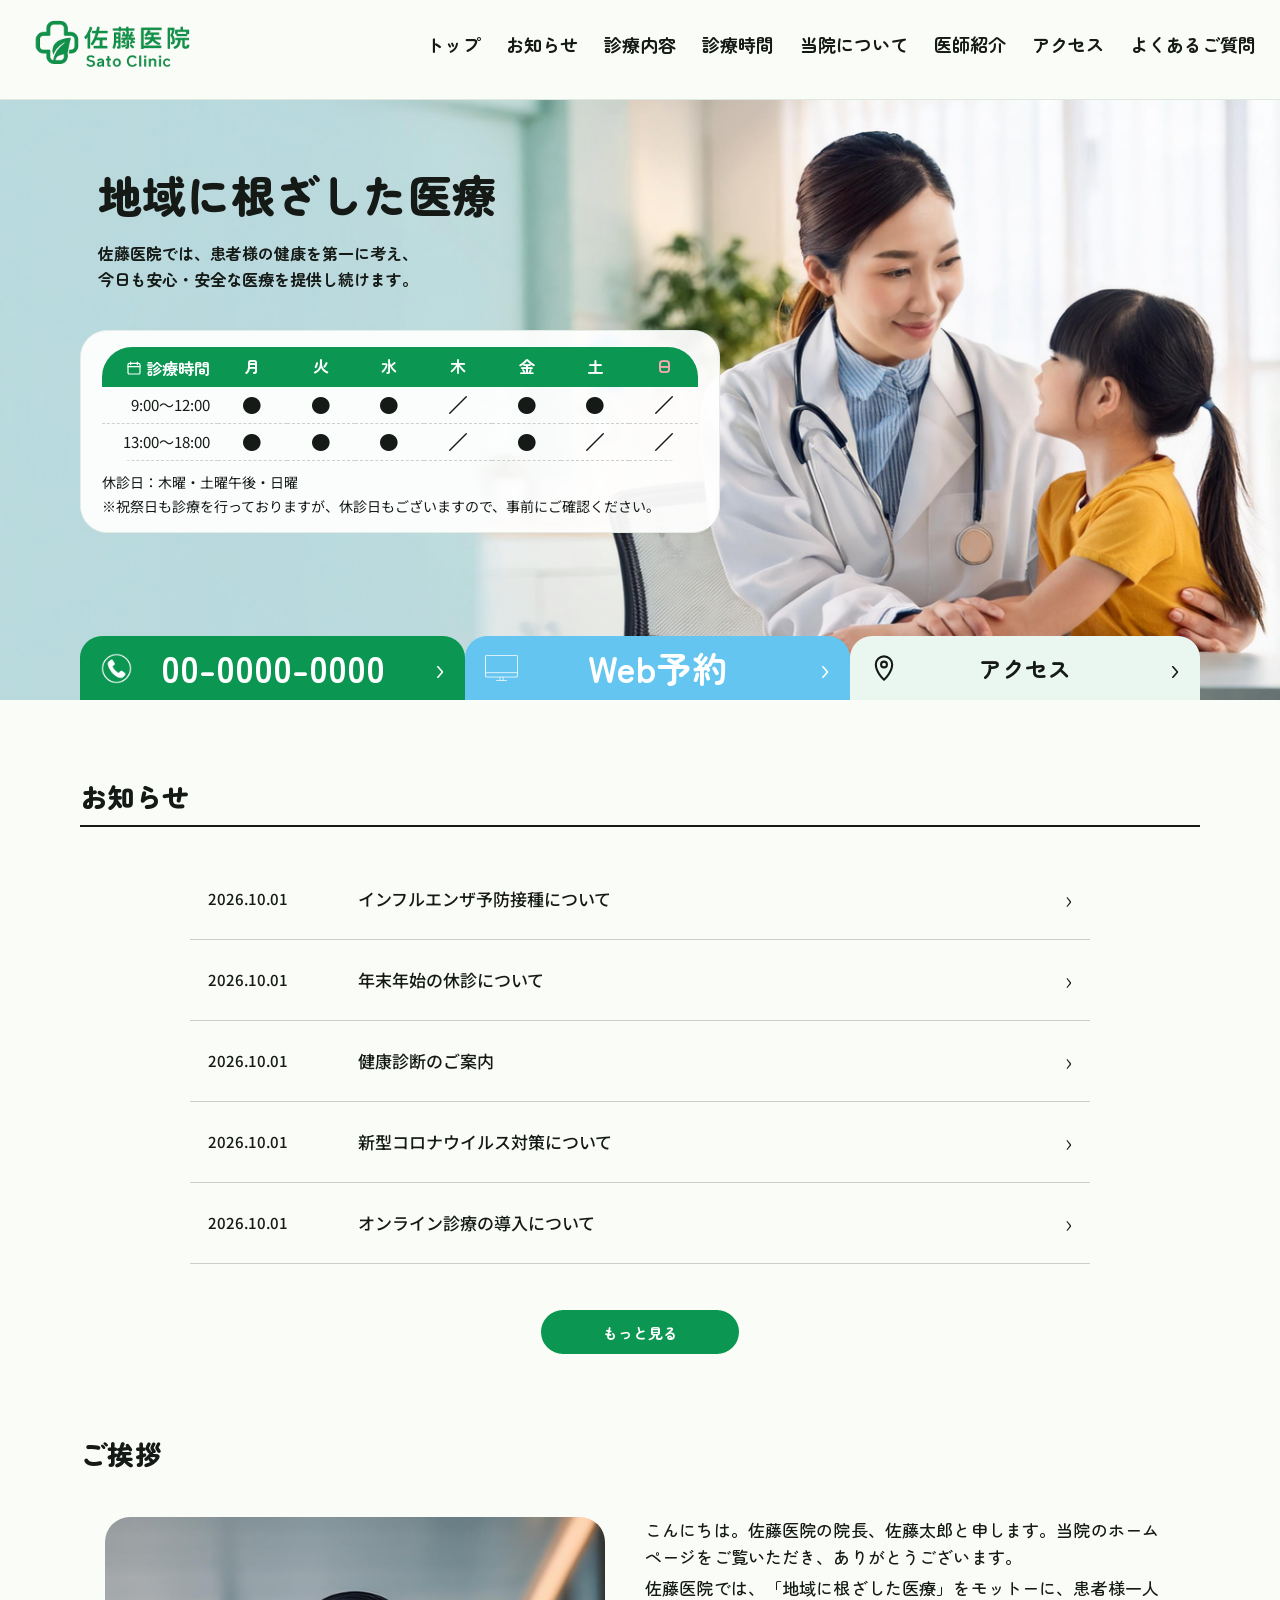
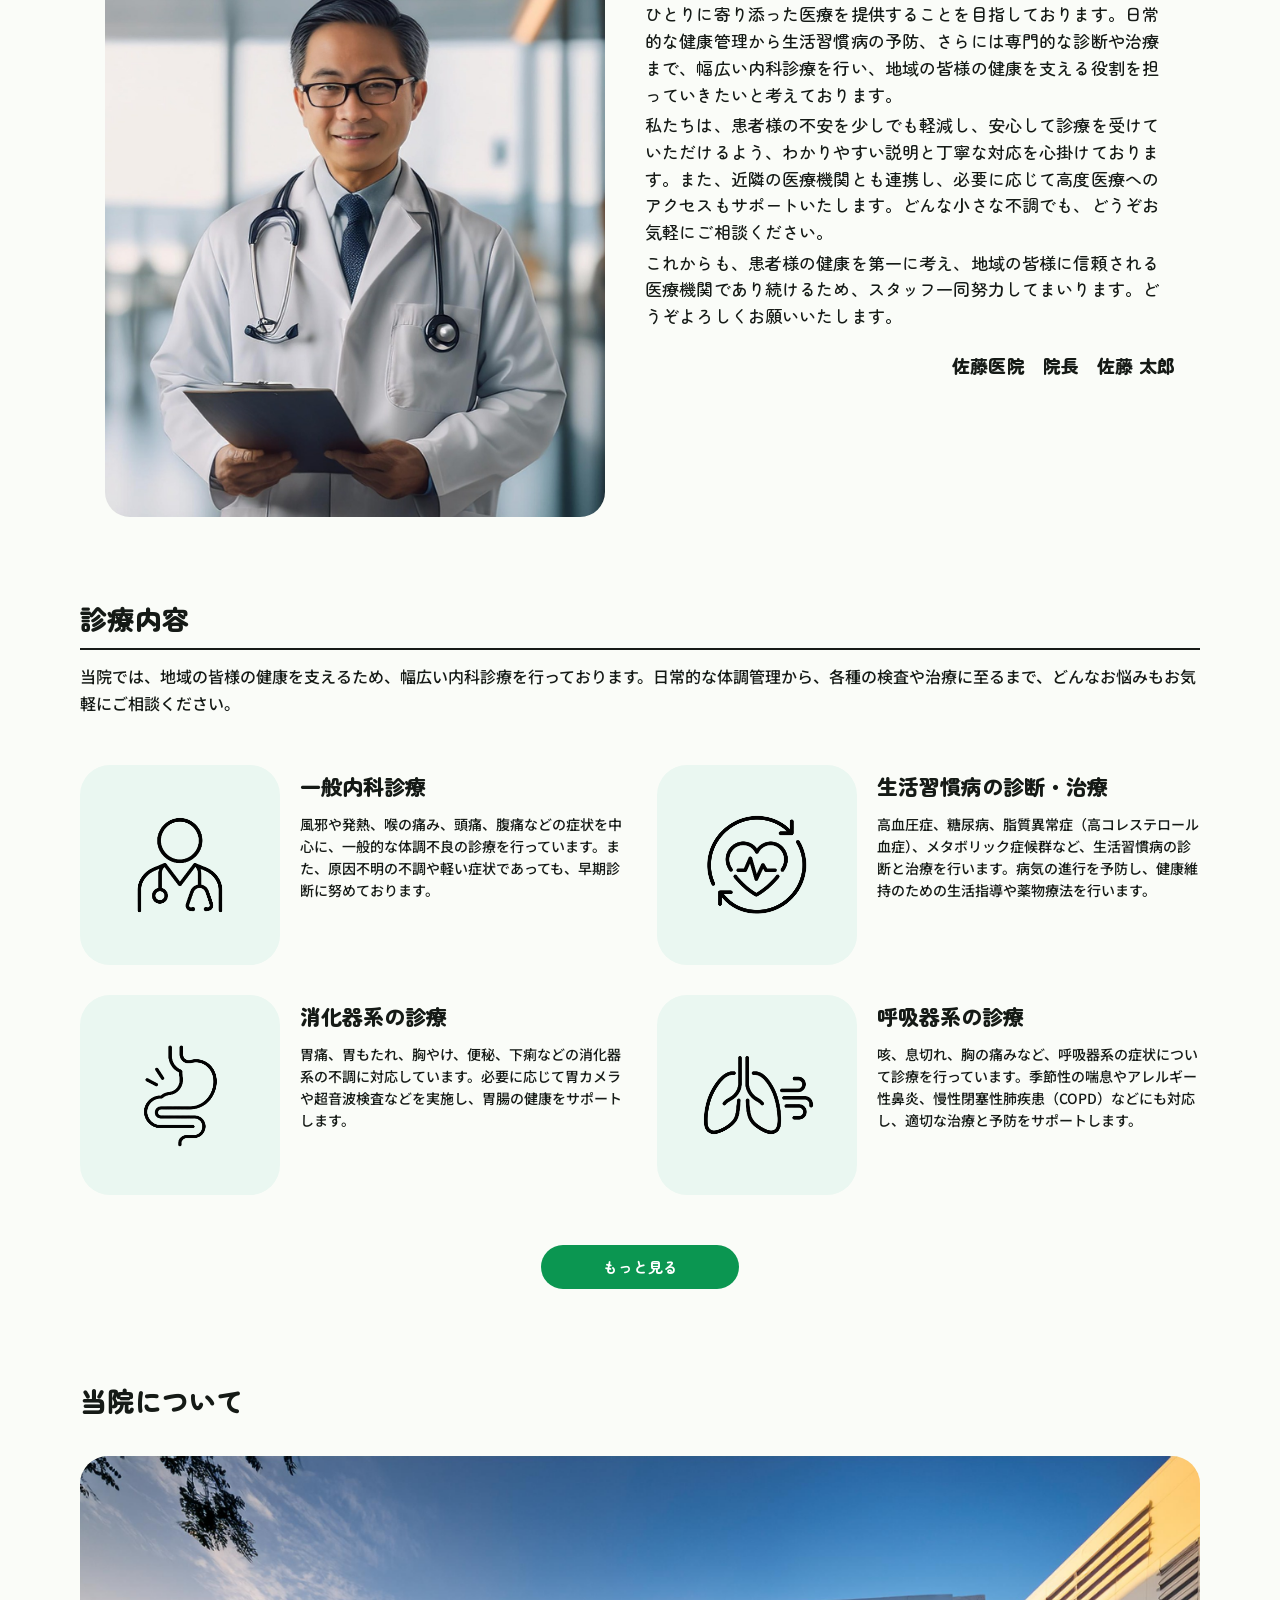
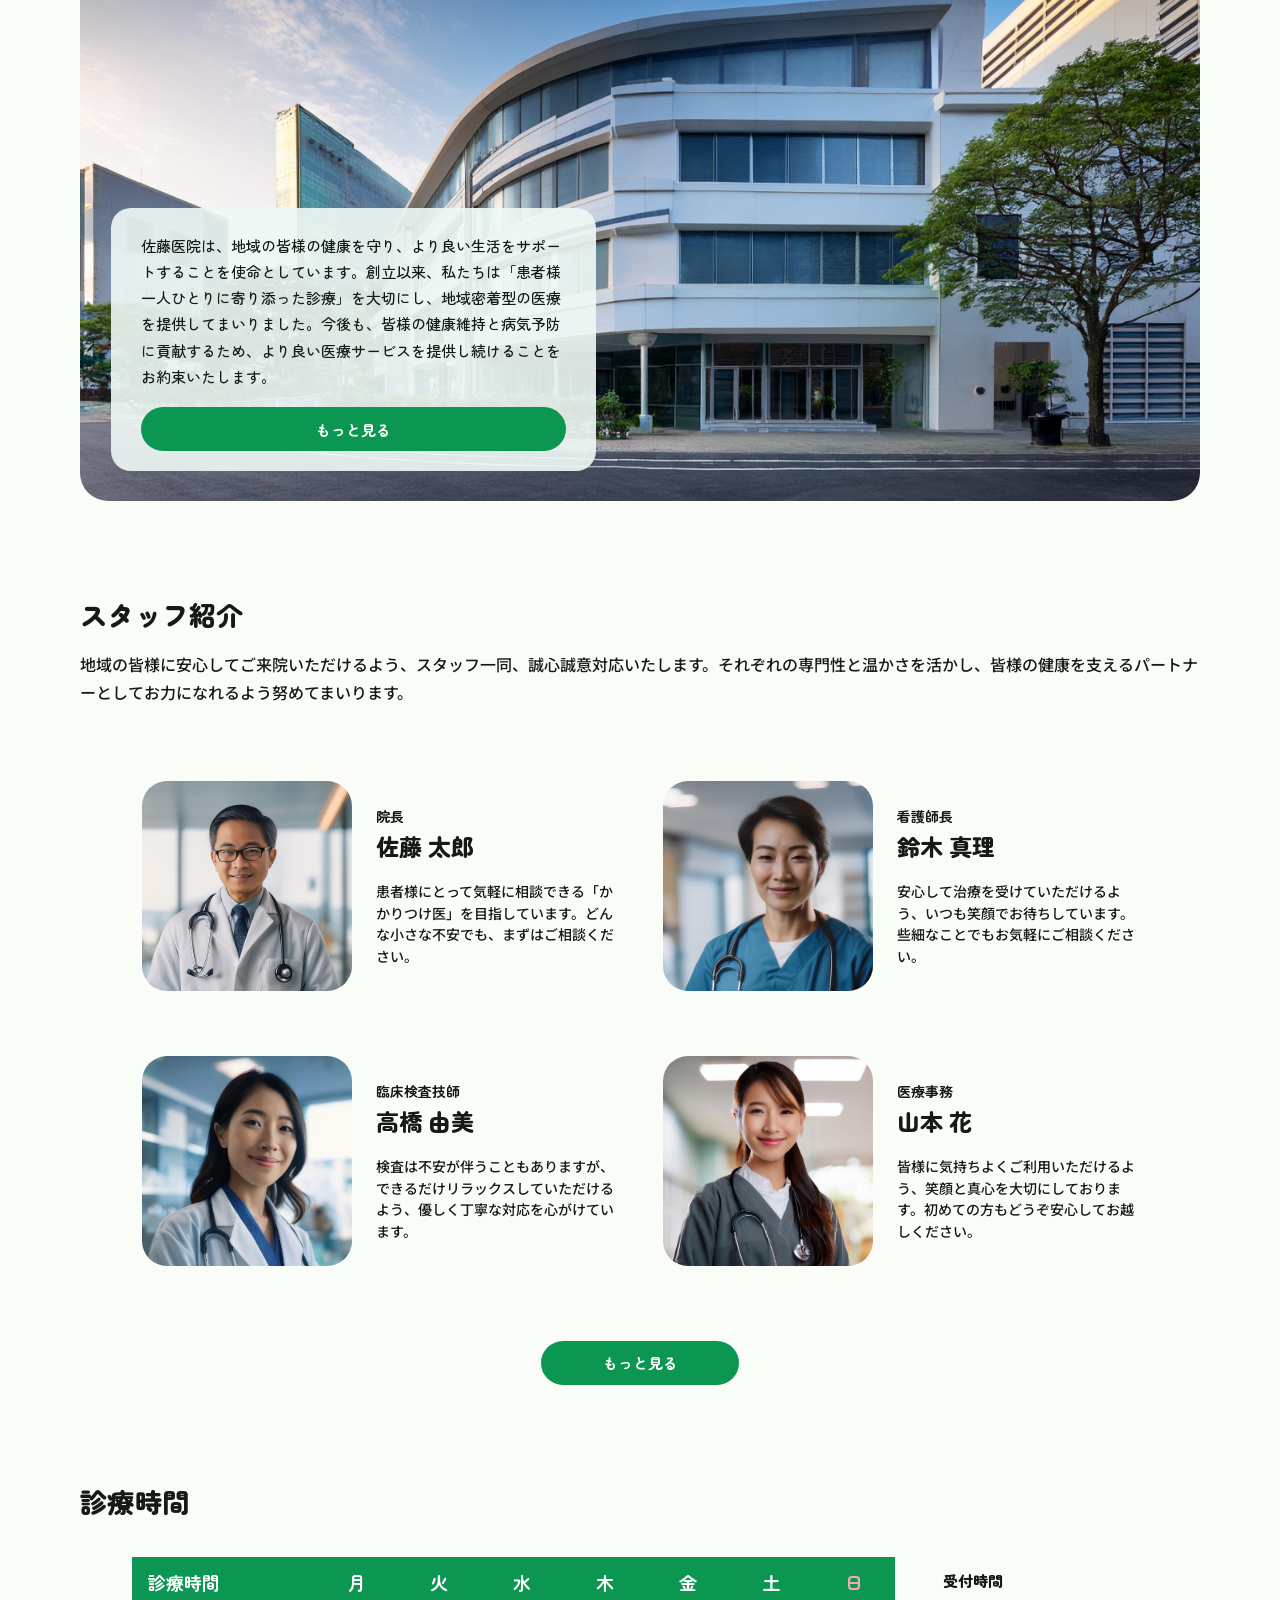
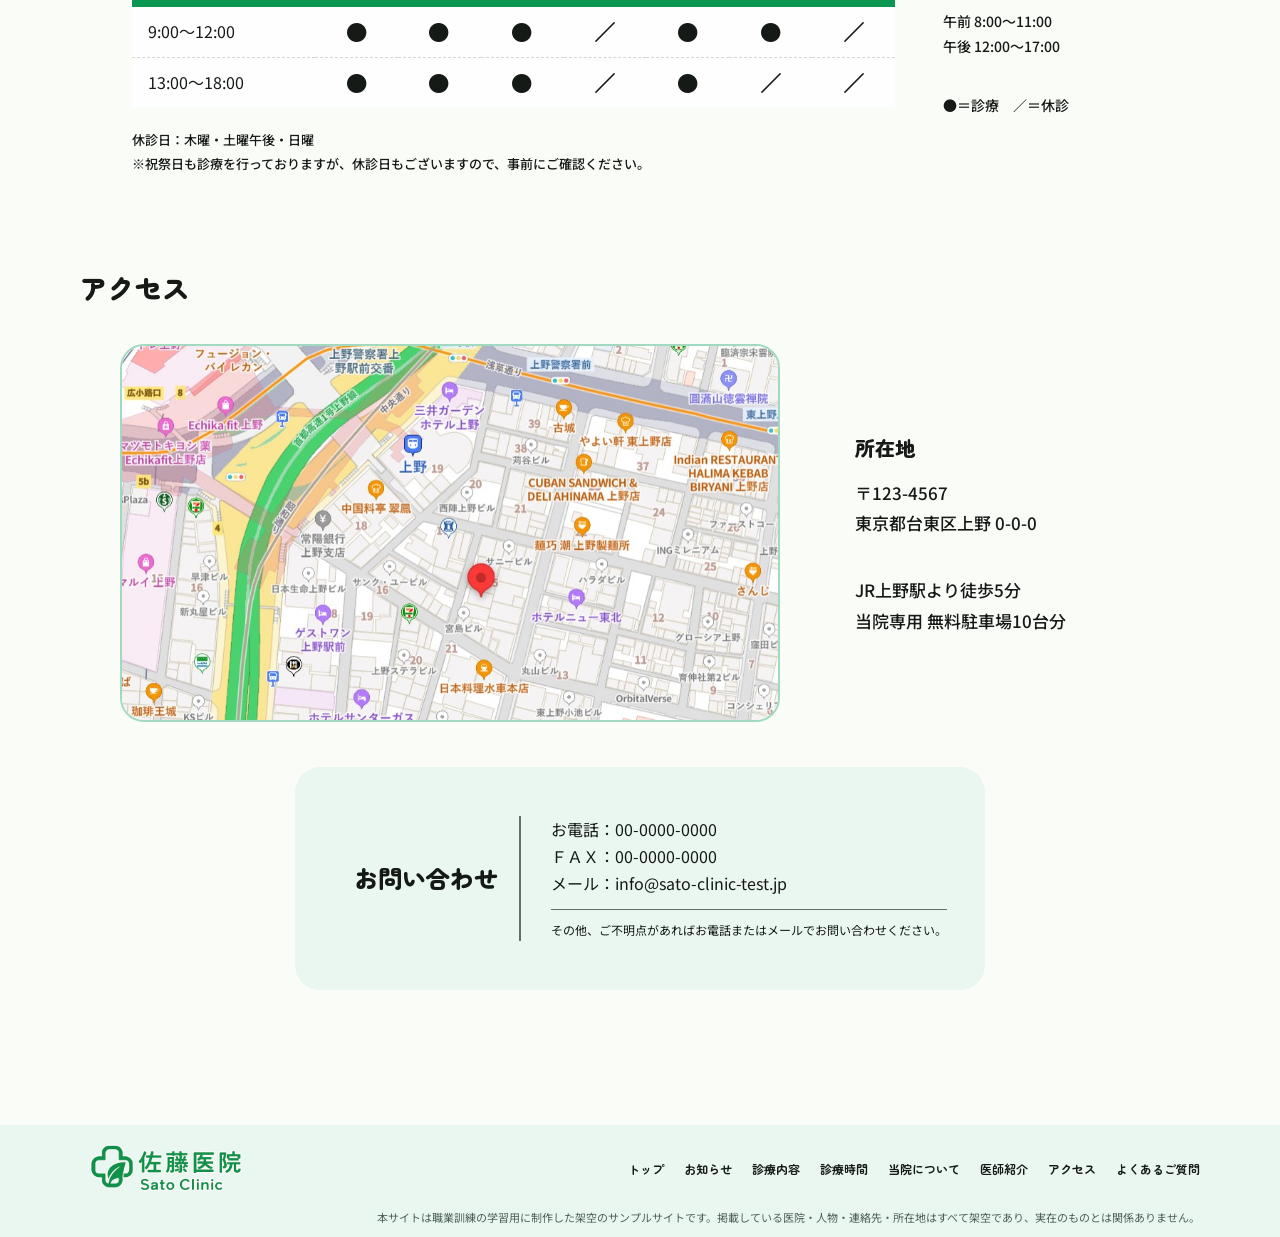
==== index.html @ 816cdbd3 "FVの見た目" ====
<!DOCTYPE html>
<html lang="ja">
<head>
  <meta charset="UTF-8">
  <meta name="viewport" content="width=device-width, initial-scale=1.0">
  <meta name="robots" content="noindex, nofollow">
  <meta name="description" content="佐藤医院のサンプルWebサイト。診療内容、診療時間、アクセスなどをご案内します。">
  <title>佐藤医院 | 地域に根ざした医療</title>
  <link rel="preconnect" href="https://fonts.googleapis.com">
  <link rel="preconnect" href="https://fonts.gstatic.com" crossorigin>
  <link href="https://fonts.googleapis.com/css2?family=Noto+Sans+JP:wght@400;500;600;700;800&family=Zen+Maru+Gothic:wght@400;500;700;900&display=swap" rel="stylesheet">
  <link rel="stylesheet" href="./css/style.css">
</head>
<body id="top">
  <header class="site-header">
    <div class="header-inner container">
      <a href="./index.html" class="site-logo" aria-label="佐藤医院 トップページ"><img src="./assets/Logo/logo.png" alt="佐藤医院 Sato Clinic" width="500" height="150"></a>
      <nav class="desktop-nav" aria-label="メインナビゲーション">
        <a href="./index.html">トップ</a>
        <a href="./news.html">お知らせ</a>
        <a href="./services.html">診療内容</a>
        <a href="./hours-access.html">診療時間</a>
        <a href="./about.html">当院について</a>
        <a href="./about.html#staff">医師紹介</a>
        <a href="./hours-access.html#access">アクセス</a>
        <a href="./faq.html">よくあるご質問</a>
      </nav>
      <details class="mobile-nav"><summary aria-label="メニューを開く"><span></span><span></span><span></span></summary>
        <nav class="mobile-menu" aria-label="モバイルナビゲーション">
          <a href="./index.html">トップ</a><a href="./news.html">お知らせ</a>
          <a href="./services.html">診療内容</a><a href="./hours-access.html">診療時間</a>
          <a href="./about.html">当院について</a><a href="./about.html#staff">医師紹介</a>
          <a href="./hours-access.html#access">アクセス</a><a href="./faq.html">よくあるご質問</a>
        </nav>
      </details>
    </div>
  </header>

  <main>
    <section class="hero" aria-label="佐藤医院のご案内">
      <img class="hero-photo" src="./assets/Patient_Image/patient_10.jpg" alt="医師が子どもに優しく声をかけながら診察している様子" fetchpriority="high">
      <div class="hero-content container">
        <div class="hero-message">
          <h1>地域に根ざした医療</h1>
          <p>佐藤医院では、患者様の健康を第一に考え、<br class="desktop-only">今日も安心・安全な医療を提供し続けます。</p>
        </div>
        <div class="hero-hours">
          <div class="schedule-mini"><table aria-label="診療時間早見表"><thead><tr><th><span class="schedule-label"><svg viewBox="0 0 24 24" aria-hidden="true"><rect x="3" y="5" width="18" height="16" rx="2"/><path d="M7 3v4M17 3v4M3 10h18"/></svg><span>診療時間</span></span></th><th>月</th><th>火</th><th>水</th><th>木</th><th>金</th><th>土</th><th class="sunday">日</th></tr></thead><tbody><tr><th scope="row">9:00〜12:00</th><td>●</td><td>●</td><td>●</td><td>／</td><td>●</td><td>●</td><td>／</td></tr><tr><th scope="row">13:00〜18:00</th><td>●</td><td>●</td><td>●</td><td>／</td><td>●</td><td>／</td><td>／</td></tr></tbody></table></div>
          <p>休診日：木曜・土曜午後・日曜<br>※祝祭日も診療を行っておりますが、休診日もございますので、事前にご確認ください。</p>
        </div>
      </div>
      <div class="hero-cta container">
        <a class="cta cta-phone" href="tel:0000000000"><img class="cta-icon cta-icon-phone" src="./assets/icons/電話アイコン.png" alt="" width="33" height="33"><span>00-0000-0000</span><span aria-hidden="true" class="chevron">›</span></a>
        <a class="cta cta-book" href="#contact" aria-label="Web予約のご案内（お問い合わせへ）"><img class="cta-icon" src="./assets/icons/icon1.png" alt="" width="33" height="33"><span>Web予約</span><span aria-hidden="true" class="chevron">›</span></a>
        <a class="cta cta-access" href="#access"><svg viewBox="0 0 24 24" aria-hidden="true"><path d="M12 22s7-6.3 7-13a7 7 0 0 0-14 0c0 6.7 7 13 7 13Z"/><circle cx="12" cy="9" r="2.5"/></svg><span>アクセス</span><span aria-hidden="true" class="chevron">›</span></a>
      </div>
    </section>

    <div class="mobile-opening-hours container" aria-label="診療時間早見表">
      <div class="schedule-mini"><table><thead><tr><th><span class="schedule-label"><svg viewBox="0 0 24 24" aria-hidden="true"><rect x="3" y="5" width="18" height="16" rx="2"/><path d="M7 3v4M17 3v4M3 10h18"/></svg><span>診療時間</span></span></th><th>月</th><th>火</th><th>水</th><th>木</th><th>金</th><th>土</th><th class="sunday">日</th></tr></thead><tbody><tr><th scope="row">9:00〜12:00</th><td>●</td><td>●</td><td>●</td><td>／</td><td>●</td><td>●</td><td>／</td></tr><tr><th scope="row">13:00〜18:00</th><td>●</td><td>●</td><td>●</td><td>／</td><td>●</td><td>／</td><td>／</td></tr></tbody></table></div>
      <p>※祝祭日も診療を行っておりますが、<br>休診日もございますので、事前にご確認ください。<br>休診日：木曜・土曜午後・日曜</p>
    </div>

    <section class="news section container" id="news">
      <h2 class="section-title rule-title">お知らせ</h2>
      <ol class="news-list">
        <li><a href="./news.html#news-1"><time datetime="2026-10-01">2026.10.01</time><span>インフルエンザ予防接種について</span><span aria-hidden="true">›</span></a></li>
        <li><a href="./news.html#news-2"><time datetime="2026-10-01">2026.10.01</time><span>年末年始の休診について</span><span aria-hidden="true">›</span></a></li>
        <li><a href="./news.html#news-3"><time datetime="2026-10-01">2026.10.01</time><span>健康診断のご案内</span><span aria-hidden="true">›</span></a></li>
        <li><a href="./news.html#news-4"><time datetime="2026-10-01">2026.10.01</time><span>新型コロナウイルス対策について</span><span aria-hidden="true">›</span></a></li>
        <li><a href="./news.html#news-5"><time datetime="2026-10-01">2026.10.01</time><span>オンライン診療の導入について</span><span aria-hidden="true">›</span></a></li>
      </ol>
      <div class="section-action"><a class="pill-link" href="./news.html">もっと見る</a></div>
    </section>

    <section class="greeting section container" id="greeting">
      <h2 class="section-title mobile-rule-title">ご挨拶</h2>
      <div class="greeting-layout">
        <img class="greeting-photo" src="./assets/Doctor_Image/sato_taro_portrait.jpg" alt="院長 佐藤太郎">
        <div class="greeting-copy">
          <div class="greeting-sign mobile-sign">院長　佐藤 太郎</div>
          <p>こんにちは。佐藤医院の院長、佐藤太郎と申します。当院のホームページをご覧いただき、ありがとうございます。</p>
          <p>佐藤医院では、「地域に根ざした医療」をモットーに、患者様一人ひとりに寄り添った医療を提供することを目指しております。日常的な健康管理から生活習慣病の予防、さらには専門的な診断や治療まで、幅広い内科診療を行い、地域の皆様の健康を支える役割を担っていきたいと考えております。</p>
          <p>私たちは、患者様の不安を少しでも軽減し、安心して診療を受けていただけるよう、わかりやすい説明と丁寧な対応を心掛けております。また、近隣の医療機関とも連携し、必要に応じて高度医療へのアクセスもサポートいたします。どんな小さな不調でも、どうぞお気軽にご相談ください。</p>
          <p>これからも、患者様の健康を第一に考え、地域の皆様に信頼される医療機関であり続けるため、スタッフ一同努力してまいります。どうぞよろしくお願いいたします。</p>
          <p class="greeting-sign desktop-sign">佐藤医院　院長　佐藤 太郎</p>
        </div>
      </div>
    </section>

    <section class="services section container" id="services">
      <h2 class="section-title rule-title">診療内容</h2>
      <p class="section-intro">当院では、地域の皆様の健康を支えるため、幅広い内科診療を行っております。日常的な体調管理から、各種の検査や治療に至るまで、どんなお悩みもお気軽にご相談ください。</p>
      <div class="service-grid">
        <a class="service-card" href="./services.html#general"><div class="service-icon"><img src="./assets/icons/general.png" alt=""></div><div class="service-copy"><h3>一般内科診療</h3><p>風邪や発熱、喉の痛み、頭痛、腹痛などの症状を中心に、一般的な体調不良の診療を行っています。また、原因不明の不調や軽い症状であっても、早期診断に努めております。</p></div><span class="mobile-card-arrow" aria-hidden="true"></span></a>
        <a class="service-card" href="./services.html#lifestyle"><div class="service-icon"><img src="./assets/icons/lifestyle.png" alt=""></div><div class="service-copy"><h3>生活習慣病の診断・治療</h3><p>高血圧症、糖尿病、脂質異常症（高コレステロール血症）、メタボリック症候群など、生活習慣病の診断と治療を行います。病気の進行を予防し、健康維持のための生活指導や薬物療法を行います。</p></div><span class="mobile-card-arrow" aria-hidden="true"></span></a>
        <a class="service-card" href="./services.html#digestive"><div class="service-icon"><img src="./assets/icons/digestive.png" alt=""></div><div class="service-copy"><h3>消化器系の診療</h3><p>胃痛、胃もたれ、胸やけ、便秘、下痢などの消化器系の不調に対応しています。必要に応じて胃カメラや超音波検査などを実施し、胃腸の健康をサポートします。</p></div><span class="mobile-card-arrow" aria-hidden="true"></span></a>
        <a class="service-card" href="./services.html#respiratory"><div class="service-icon"><img src="./assets/icons/respiratory.png" alt=""></div><div class="service-copy"><h3>呼吸器系の診療</h3><p>咳、息切れ、胸の痛みなど、呼吸器系の症状について診療を行っています。季節性の喘息やアレルギー性鼻炎、慢性閉塞性肺疾患（COPD）などにも対応し、適切な治療と予防をサポートします。</p></div><span class="mobile-card-arrow" aria-hidden="true"></span></a>
      </div>
      <div class="section-action"><a class="pill-link" href="./services.html">もっと見る</a></div>
    </section>

    <section class="about section container" id="about">
      <h2 class="section-title mobile-rule-title">当院について</h2>
      <div class="about-visual">
        <img src="./assets/Hospital_Exterior/hospital_1.jpg" alt="佐藤医院の外観イメージ">
        <div class="about-description">
          <p>佐藤医院は、地域の皆様の健康を守り、より良い生活をサポートすることを使命としています。創立以来、私たちは「患者様一人ひとりに寄り添った診療」を大切にし、地域密着型の医療を提供してまいりました。今後も、皆様の健康維持と病気予防に貢献するため、より良い医療サービスを提供し続けることをお約束いたします。</p>
          <a class="pill-link" href="./about.html">もっと見る</a>
        </div>
      </div>
    </section>

    <section class="staff section container" id="staff">
      <h2 class="section-title mobile-rule-title">スタッフ紹介</h2>
      <p class="section-intro">地域の皆様に安心してご来院いただけるよう、スタッフ一同、誠心誠意対応いたします。それぞれの専門性と温かさを活かし、皆様の健康を支えるパートナーとしてお力になれるよう努めてまいります。</p>
      <div class="staff-grid">
        <a class="staff-card" href="./about.html#staff-sato"><img src="./assets/Doctor_Image/sato_taro_square.jpg" alt="佐藤 太郎"><div class="staff-copy"><span class="staff-role">院長</span><h3>佐藤 太郎</h3><p>患者様にとって気軽に相談できる「かかりつけ医」を目指しています。どんな小さな不安でも、まずはご相談ください。</p></div><span class="mobile-card-arrow" aria-hidden="true"></span></a>
        <a class="staff-card" href="./about.html#staff-suzuki"><img src="./assets/Doctor_Image/suzuki_mari_square.jpg" alt="鈴木 真理"><div class="staff-copy"><span class="staff-role">看護師長</span><h3>鈴木 真理</h3><p>安心して治療を受けていただけるよう、いつも笑顔でお待ちしています。些細なことでもお気軽にご相談ください。</p></div><span class="mobile-card-arrow" aria-hidden="true"></span></a>
        <a class="staff-card" href="./about.html#staff-takahashi"><img src="./assets/Doctor_Image/takahashi_yumi_square.jpg" alt="高橋 由美"><div class="staff-copy"><span class="staff-role">臨床検査技師</span><h3>高橋 由美</h3><p>検査は不安が伴うこともありますが、できるだけリラックスしていただけるよう、優しく丁寧な対応を心がけています。</p></div><span class="mobile-card-arrow" aria-hidden="true"></span></a>
        <a class="staff-card" href="./about.html#staff-yamamoto"><img src="./assets/Doctor_Image/yamamoto_hana_square.jpg" alt="山本 花"><div class="staff-copy"><span class="staff-role">医療事務</span><h3>山本 花</h3><p>皆様に気持ちよくご利用いただけるよう、笑顔と真心を大切にしております。初めての方もどうぞ安心してお越しください。</p></div><span class="mobile-card-arrow" aria-hidden="true"></span></a>
      </div>
      <div class="section-action"><a class="pill-link" href="./about.html#staff">もっと見る</a></div>
    </section>

    <section class="hours section container" id="hours">
      <h2 class="section-title mobile-rule-title">診療時間</h2>
      <div class="hours-layout"><div class="hours-table-wrap"><table class="hours-table"><thead><tr><th>診療時間</th><th>月</th><th>火</th><th>水</th><th>木</th><th>金</th><th>土</th><th class="sunday">日</th></tr></thead><tbody><tr><th scope="row">9:00〜12:00</th><td>●</td><td>●</td><td>●</td><td>／</td><td>●</td><td>●</td><td>／</td></tr><tr><th scope="row">13:00〜18:00</th><td>●</td><td>●</td><td>●</td><td>／</td><td>●</td><td>／</td><td>／</td></tr></tbody></table>
        <div class="hours-notes"><p>休診日：木曜・土曜午後・日曜</p><p>※祝祭日も診療を行っておりますが、休診日もございますので、事前にご確認ください。</p></div></div>
        <div class="reception"><h3>受付時間</h3><p><span>午前 8:00〜11:00</span><span>午後 12:00〜17:00</span></p><p class="legend">●＝診療　／＝休診</p></div></div>
    </section>

    <section class="access section container" id="access">
      <h2 class="section-title mobile-rule-title">アクセス</h2>
      <div class="access-layout"><a class="map-link" href="https://www.google.com/maps/search/?api=1&query=%E6%9D%B1%E4%BA%AC%E9%83%BD%E5%8F%B0%E6%9D%B1%E5%8C%BA%E4%B8%8A%E9%87%8E" target="_blank" rel="noopener noreferrer" aria-label="上野周辺の地図を開く（所在地は架空です）"><img src="./assets/map.jpg" alt="佐藤医院の所在地イメージマップ（架空の位置を示す参考画像）"></a>
        <div class="access-copy"><h3>所在地</h3><address>〒123-4567<br>東京都台東区上野 0-0-0</address><p>JR上野駅より徒歩5分<br>当院専用 無料駐車場10台分</p></div></div>
      <div class="contact-box" id="contact"><h3>お問い合わせ</h3><div><p>お電話：<a href="tel:0000000000">00-0000-0000</a><br>ＦＡＸ：00-0000-0000<br>メール：<a href="mailto:info@sato-clinic-test.jp">info@sato-clinic-test.jp</a></p><p class="contact-note">その他、ご不明点があればお電話またはメールでお問い合わせください。</p></div></div>
    </section>
  </main>

  <footer class="site-footer"><div class="container footer-inner"><a href="./index.html" class="footer-logo" aria-label="佐藤医院 トップページ"><img src="./assets/Logo/logo.png" alt="佐藤医院 Sato Clinic" width="500" height="150"></a><nav aria-label="フッターナビゲーション"><a href="./index.html">トップ</a><a href="./news.html">お知らせ</a><a href="./services.html">診療内容</a><a href="./hours-access.html">診療時間</a><a href="./about.html">当院について</a><a href="./about.html#staff">医師紹介</a><a href="./hours-access.html#access">アクセス</a><a href="./faq.html">よくあるご質問</a></nav></div><p class="footer-notice container">本サイトは職業訓練の学習用に制作した架空のサンプルサイトです。掲載している医院・人物・連絡先・所在地はすべて架空であり、実在のものとは関係ありません。</p></footer>
</body>
</html>
---- css/style.css ----
@charset "UTF-8";
:root{--font-rounded:"Zen Maru Gothic",sans-serif;--bg:#fafcf8;--ink:#151a16;--green:#0b9651;--green-dark:#087c42;--pale:#eaf7f1;--blue:#64c5f1;--line:#171b18;--container:1120px}
*,*::before,*::after{box-sizing:border-box}
html{scroll-behavior:smooth;scroll-padding-top:110px}
body{margin:0;background:var(--bg);color:var(--ink);font-family:"Noto Sans JP",sans-serif;font-weight:400;font-size:16px;line-height:1.75;-webkit-font-smoothing:antialiased}
a{color:inherit;text-decoration:none}
a:focus-visible,summary:focus-visible{outline:3px solid #177abc;outline-offset:3px}
img{display:block;max-width:100%}
svg{width:1.3em;height:1.3em;fill:none;stroke:currentColor;stroke-linecap:round;stroke-linejoin:round;stroke-width:1.8}
h1,h2,h3,p{margin-top:0}
h1,h2,h3,h4,h5,h6,b,strong,.site-header,.greeting-copy,.about-description p{font-family:var(--font-rounded)}
.container{width:min(calc(100% - 48px),var(--container));margin-inline:auto}
.site-header{height:100px;background:var(--bg);position:relative;z-index:10;border-bottom:1px solid #dde8df}
.header-inner{height:100%;display:flex;align-items:center;justify-content:space-between;gap:30px}
.site-logo{width:180px;flex:none}
.site-logo img{width:100%;height:auto}
.desktop-nav{display:flex;align-items:center;justify-content:flex-end;gap:24px;white-space:nowrap;font-size:13px;font-weight:700;font-family:var(--font-rounded)}
.desktop-nav a:hover,.footer-inner nav a:hover{color:var(--green)}
.mobile-nav{display:none}
.hero{height:600px;position:relative;isolation:isolate}
.hero-photo{position:absolute;inset:0;width:100%;height:100%;object-fit:cover;object-position:center 43%;z-index:-2}
.hero::before{content:"";position:absolute;inset:0;background:linear-gradient(90deg,rgba(194,233,234,.15),transparent 56%);z-index:-1;pointer-events:none}
.hero-content{height:100%;position:relative}
.hero-message{position:absolute;top:65px;left:18px}
.hero-message h1{font-weight:800;font-family:var(--font-rounded);font-size:44px;line-height:1.35;letter-spacing:.005em;margin-bottom:17px}
.hero-message p{font-size:16px;line-height:1.6;font-weight:600;font-family:var(--font-rounded);max-width:460px}
.hero-hours{position:absolute;top:230px;left:0;width:640px;background:rgba(255,255,255,.94);border-radius:27px;padding:16px 21px 14px;border:1px solid #e3ede6}
.schedule-label{display:inline-flex;align-items:center;justify-content:flex-end;gap:4px;vertical-align:middle}
.schedule-label svg{width:1em;height:1em;flex:none}
.schedule-mini table,.hours-table{width:100%;border-collapse:collapse;text-align:center;table-layout:fixed}
.schedule-mini table{font-size:12px;line-height:1.2}
.schedule-mini th:first-child{width:28%;white-space:nowrap;text-align:left;padding-left:8px}
.schedule-mini thead{background:var(--green);color:#fff}
.schedule-mini thead th{font-weight:700;font-family:var(--font-rounded);padding:6px 1px}
.schedule-mini tbody th{font-size:11px;font-weight:400;padding:5px 2px 5px 8px;text-align:left}
.schedule-mini tbody td{font-size:16px;padding:3px 1px;font-weight:700;font-family:var(--font-rounded)}
.schedule-mini tbody tr{border-bottom:1px dashed #cbd1ce}
.schedule-mini .sunday,.hours-table .sunday{color:#f5aab1}
.hero-hours .schedule-mini table{font-size:16px}
.hero-hours .schedule-mini{border-radius:30px;overflow:hidden}
.hero-hours .schedule-mini th:first-child{width:116px;text-align:right;padding-left:0;padding-right:8px}
.hero-hours .schedule-mini thead th{padding:9px 1px}
.hero-hours .schedule-mini tbody th{font-size:15px;padding:8px 2px 8px 8px}
.hero-hours .schedule-mini tbody td{font-size:20px;padding:6px 1px}
.hero-hours>p{font-size:14px;line-height:1.7;margin:10px 0 0}
.hero-cta{position:absolute;bottom:0;left:50%;transform:translateX(-50%);display:grid;grid-template-columns:1.1fr 1.1fr 1fr;gap:0;align-items:end;justify-content:start}
.cta{display:flex;align-items:center;justify-content:center;gap:19px;min-height:76px;padding:12px 20px;color:#fff;font-size:24px;font-weight:700;font-family:var(--font-rounded);transition:filter .2s}
.cta:hover{filter:brightness(.94)}
.cta svg,.cta .cta-icon{flex:none;width:33px;height:33px}
.cta .cta-icon{object-fit:contain}
.cta .cta-icon-phone{filter:brightness(0) invert(1)}
.cta .chevron{font-size:30px;font-weight:400;margin-left:auto;line-height:1}
.cta-phone{background:var(--green);border-radius:22px 22px 0 0}
.cta-book{background:var(--blue);border-radius:22px 22px 0 0}
.cta-access{background:var(--pale);color:var(--ink);border-radius:22px 22px 0 0;font-size:15px;line-height:1.35}
.cta-access svg{width:28px;height:28px}
.cta-access small{display:block;font-size:12px;font-weight:700;font-family:var(--font-rounded)}
.mobile-opening-hours{display:none}
.section{margin-top:96px}
.section-title{font-size:27px;font-weight:800;font-family:var(--font-rounded);line-height:1.6;margin:0 0 40px;letter-spacing:.01em}
.rule-title{border-bottom:2px solid var(--line);padding-bottom:7px}
.news .section-title{margin-bottom:32px}
.news-list{list-style:none;padding:0;max-width:900px;margin:0 auto}
.news-list li{border-bottom:1px solid #c9cfca}
.news-list a{display:grid;grid-template-columns:130px 1fr 20px;gap:20px;align-items:center;min-height:80px;padding:8px 18px;font-size:17px;font-weight:500}
.news-list time{font-size:15px;font-weight:500;white-space:nowrap}
.news-list a>span:last-child{font-size:25px;text-align:right;font-weight:300}
.news-list a:hover{color:var(--green)}
.section-action{text-align:center;margin-top:46px}
.pill-link{display:inline-flex;align-items:center;justify-content:center;background:var(--green);color:white;min-width:198px;height:44px;border-radius:40px;padding:7px 29px;font-size:15px;font-weight:700;font-family:var(--font-rounded);line-height:1;transition:background .2s}
.pill-link:hover{background:var(--green-dark)}
.greeting{margin-top:100px}
.greeting .section-title{margin-bottom:42px}
.greeting-layout{display:grid;grid-template-columns:500px minmax(0,1fr);gap:40px;align-items:start;padding:0 25px}
.greeting-photo{width:100%;height:600px;border-radius:25px;object-fit:cover;object-position:center center}
.greeting-copy{font-size:15px;line-height:1.6;font-weight:500;letter-spacing:.008em}
.greeting-copy p{margin-bottom:4px}
.greeting-copy .greeting-sign{font-size:18px;line-height:1.5;font-weight:800;font-family:var(--font-rounded);margin-top:22px;text-align:right}
.mobile-sign{display:none}
.services{margin-top:80px}
.services .section-title{margin-bottom:13px}
.section-intro{font-size:16px;line-height:1.7;font-weight:500;margin-bottom:48px}
.service-grid{display:grid;grid-template-columns:1fr 1fr;gap:30px 34px}
.service-card{display:grid;grid-template-columns:200px 1fr;gap:20px;align-items:start;min-height:200px}
.service-icon{width:200px;height:200px;background:var(--pale);border-radius:30px;display:flex;align-items:center;justify-content:center;overflow:hidden}
.service-icon img{width:79%;height:79%;object-fit:contain;mix-blend-mode:multiply}
.service-copy h3{font-size:21px;line-height:1.5;font-weight:800;font-family:var(--font-rounded);margin:6px 0 12px}
.service-copy p{font-size:14px;line-height:1.55;font-weight:500}
.service-card:hover .service-copy h3{color:var(--green)}
.mobile-card-arrow{display:none}
.services .section-action{margin-top:50px}
.about{margin-top:90px}
.about .section-title{margin-bottom:34px}
.about-visual{position:relative;height:645px;border-radius:28px;overflow:hidden}
.about-visual>img{width:100%;height:100%;object-fit:cover;object-position:center}
.about-description{position:absolute;left:31px;bottom:30px;width:485px;background:rgba(239,249,245,.9);padding:25px 30px 20px;border-radius:20px;font-size:15px;line-height:1.75;font-weight:500}
.about-description p{margin-bottom:17px}
.about-description .pill-link{display:flex;margin-inline:auto;min-width:200px}
.staff{margin-top:92px}
.staff .section-title{margin-bottom:15px}
.staff .section-intro{margin-bottom:44px}
.staff-grid{display:grid;grid-template-columns:1fr 1fr;column-gap:45px;row-gap:26px;padding-inline:62px}
.staff-card{display:grid;grid-template-columns:210px 1fr;gap:24px;align-items:center;min-height:210px}
.staff-card>img{width:210px;height:210px;border-radius:25px;object-fit:cover;object-position:center}
.staff-role{display:block;font-size:14px;font-weight:700;font-family:var(--font-rounded);margin-bottom:3px}
.staff-copy h3{font-size:23px;font-weight:800;font-family:var(--font-rounded);line-height:1.35;margin-bottom:19px}
.staff-copy p{font-size:14px;font-weight:500;line-height:1.55;margin:0}
.staff-card:hover h3{color:var(--green)}
.staff .section-action{margin-top:48px}
.hours{margin-top:95px}
.hours .section-title{margin-bottom:34px}
.hours-layout{display:grid;grid-template-columns:1fr 205px;gap:48px;align-items:start;padding-inline:52px}
.hours-table{font-size:18px;line-height:1.35}
.hours-table thead{background:var(--green);color:#fff}
.hours-table thead th{padding:13px 5px;font-weight:700;font-family:var(--font-rounded)}
.hours-table th:first-child{width:24%;text-align:left;white-space:nowrap;padding-left:16px}
.hours-table tbody tr{background:rgba(255,255,255,.85)}
.hours-table tbody tr+tr{border-top:1px dashed #d2d9d5}
.hours-table tbody th{text-align:left;padding:14px 8px 14px 16px;font-size:16px;font-weight:400}
.hours-table tbody td{font-size:22px;font-weight:700;font-family:var(--font-rounded)}
.hours-notes{font-size:13px;line-height:1.65;font-weight:500;margin:22px 0 0}
.hours-notes p{margin-bottom:2px}
.reception{padding-top:10px;font-size:14px;line-height:1.8;font-weight:500}
.reception h3{font-size:15px;font-weight:800;font-family:var(--font-rounded);margin:0 0 15px}
.reception p span{display:block;white-space:nowrap}
.reception .legend{margin-top:34px}
.access{margin-top:90px;margin-bottom:90px}
.access .section-title{margin-bottom:35px}
.access-layout{display:grid;grid-template-columns:660px 1fr;gap:75px;align-items:center;padding:0 40px}
.map-link{display:block;border-radius:24px;overflow:hidden;border:2px solid #a1dac0;aspect-ratio:1.75}
.map-link img{width:100%;height:100%;object-fit:cover;object-position:center}
.access-copy{font-size:17px;line-height:1.8;font-weight:500}
.access-copy h3{font-size:20px;font-weight:800;font-family:var(--font-rounded);margin-bottom:12px}
.access-copy address{font-style:normal;margin-bottom:36px}
.access-copy p{margin:0}
.contact-box{display:grid;grid-template-columns:1fr 2fr;align-items:center;max-width:690px;background:var(--pale);border-radius:25px;margin:45px auto 0;padding:26px 38px;font-size:16px;line-height:1.7}
.contact-box h3{font-size:24px;text-align:center;margin:0;font-weight:800;font-family:var(--font-rounded)}
.contact-box>div{border-left:2px solid #676e69;padding-left:30px}
.contact-box p{margin:0}
.contact-box a:hover{text-decoration:underline}
.contact-box .contact-note{border-top:1px solid #676e69;margin-top:12px;padding-top:10px;font-size:12px;white-space:nowrap}
.site-footer{background:var(--pale);padding:18px 0 10px}
.footer-inner{display:flex;align-items:center;justify-content:space-between;gap:24px}
.footer-logo{width:175px;flex:none}
.footer-logo img{width:100%;height:auto}
.footer-inner nav{display:flex;gap:20px;flex-wrap:wrap;justify-content:flex-end;font-size:12px;font-weight:600;font-family:var(--font-rounded)}
.footer-notice{font-size:11px;text-align:right;line-height:1.6;margin:14px auto 0;color:#4c6154}
/* Secondary pages reuse the same header and footer. */
.subpage-main{min-height:65vh}
.subpage-hero{background:var(--pale);padding:68px 0 64px}
.subpage-hero h1{font-size:40px;line-height:1.4;margin:0}
.subpage-hero p{margin:14px 0 0;font-size:17px}
.subpage-section{margin-top:75px;margin-bottom:80px}
.subpage-section h2{font-size:27px;border-bottom:2px solid #202521;padding-bottom:10px;margin-bottom:30px}
.subpage-section h3{font-size:21px;margin:30px 0 12px}
.subpage-section p{font-size:16px;line-height:1.95}
.article-item{border-bottom:1px solid #cbd6cf;padding:30px 0;scroll-margin-top:120px}
.article-item h2{border-bottom:0;margin-bottom:12px}
.article-item time{font-size:14px;color:#46715b}
.article-item p{margin-bottom:0}
.detail-service{display:flex;gap:28px;align-items:center;border-bottom:1px solid #d7e0d9;padding:24px 0;scroll-margin-top:120px}
.detail-service img{width:120px;height:120px;object-fit:contain;background:var(--pale);border-radius:20px;padding:12px}
.detail-service h2{border:0;margin-bottom:8px;padding:0}
.detail-service p{margin-bottom:0}
.about-details{display:grid;grid-template-columns:1fr 1fr;gap:50px}
.staff-detail{display:grid;grid-template-columns:210px 1fr;gap:30px;padding:25px 0;border-bottom:1px solid #dce5de;scroll-margin-top:120px}
.staff-detail img{width:210px;height:210px;object-fit:cover;border-radius:20px}
.staff-detail h3{margin:0 0 12px}
.staff-detail p{margin-bottom:10px}
.faq-item{border-bottom:1px solid #d7e1d9;padding:20px 0}
.faq-item dt{font-size:19px;font-weight:700;font-family:var(--font-rounded);margin-bottom:12px}
.faq-item dd{margin:0;line-height:1.85}
.faq-item dt::before{content:'Q.';color:var(--green);margin-right:10px}
.faq-item dd::before{content:'A.';color:var(--green);font-weight:800;font-family:var(--font-rounded);margin-right:10px}
.subpage-hours{margin-bottom:80px}
.subpage-access{margin-bottom:90px}
/* Tablet layouts */
@media(max-width:1180px) and (min-width:701px){
 .site-header{height:80px}.site-logo{width:145px}.desktop-nav{gap:15px;font-size:16.5px}
 .hero{height:530px}.hero-message h1{font-size:36px}.hero-hours{width:560px;top:190px}
 .cta{font-size:18px;gap:10px}.cta-access{font-size:13px}
 .greeting-layout{grid-template-columns:42% 1fr;gap:30px;padding:0}.greeting-photo{height:530px}.greeting-copy{font-size:13px}
 .service-card{grid-template-columns:135px 1fr;min-height:140px}.service-icon{width:135px;height:135px}.service-copy h3{font-size:17px}.service-copy p{font-size:12px}
 .staff-grid{padding-inline:0;gap:20px}.staff-card{grid-template-columns:150px 1fr;min-height:150px;gap:15px}.staff-card>img{width:150px;height:150px}.staff-copy h3{font-size:19px}.staff-copy p{font-size:12px}
 .hours-layout{padding-inline:0;gap:28px}.access-layout{grid-template-columns:60% 1fr;padding:0;gap:45px}
}
@media(max-width:700px){
 :root{--container:100%}
 html{scroll-padding-top:80px}
 body{font-size:13px;line-height:1.7}
 .container{width:calc(100% - 32px)}
 .site-header{height:66px}
 .header-inner{width:calc(100% - 36px)}
 .site-logo{width:122px}
 .desktop-nav{display:none}
 .mobile-nav{display:block;position:relative;margin-left:auto}
 .mobile-nav summary{list-style:none;width:38px;height:38px;display:flex;flex-direction:column;gap:6px;align-items:center;justify-content:center;cursor:pointer;border-radius:3px}
 .mobile-nav summary::-webkit-details-marker{display:none}
 .mobile-nav summary span{display:block;width:25px;height:2px;background:#25312d;transition:transform .2s,opacity .2s}
 .mobile-nav[open] summary span:nth-child(1){transform:translateY(8px) rotate(45deg)}
 .mobile-nav[open] summary span:nth-child(2){opacity:0}
 .mobile-nav[open] summary span:nth-child(3){transform:translateY(-8px) rotate(-45deg)}
 .mobile-menu{position:absolute;right:-18px;top:44px;width:min(300px,90vw);background:var(--bg);box-shadow:0 8px 25px #0002;border-radius:0 0 12px 12px;padding:12px 20px;display:flex;flex-direction:column;z-index:50}
 .mobile-menu a{padding:12px;border-bottom:1px solid #e4eee7;font-size:21px;font-weight:700;font-family:var(--font-rounded)}
 .hero{height:446px;display:flex;flex-direction:column;overflow:hidden}
 .hero-photo{position:absolute;inset:0 0 auto;height:344px;object-fit:cover;object-position:82% center}
 .hero::before{display:none}
 .hero-content{width:100%;height:344px;flex:none}
 .hero-message{left:0;bottom:0;top:auto;width:83%;padding:14px 20px 10px;background:rgba(8,145,78,.84);border-radius:0 85px 0 0;color:white}
 .hero-message h1{font-size:23px;line-height:1.3;margin:0 0 4px;letter-spacing:-.02em}
 .hero-message p{font-size:11px;line-height:1.45;font-weight:500;margin:0;max-width:285px}
 .desktop-only{display:none}
 .hero-hours{display:none}
 .hero-cta{position:static;transform:none;left:auto;bottom:auto;width:100%;height:102px;display:grid;grid-template-columns:1fr 1fr;grid-template-rows:46px 56px}
 .cta{height:46px;min-height:46px;border-radius:0;gap:10px;padding:5px 12px;font-size:15px;white-space:nowrap}
 .cta svg,.cta .cta-icon{width:24px;height:24px}
 .cta-phone{border-radius:17px 17px 0 0}
 .cta-book{border-radius:17px 17px 0 0}
 .cta .chevron{font-size:24px}
 .cta-access{grid-column:1/-1;grid-row:2;background:var(--pale);color:var(--ink);height:56px;min-height:56px;border-radius:0;font-size:13px;gap:26px}
 .cta-access svg{width:28px;height:28px}
 .cta-access span:nth-child(2){display:flex;align-items:center;gap:15px}
 .cta-access small{font-size:12px;display:inline-block}
 .cta-access .chevron{margin:0}
 .mobile-opening-hours{display:block;margin-top:34px}
 .schedule-mini table{font-size:13px}
 .schedule-mini th:first-child{width:30%}
 .schedule-mini thead th{padding:7px 0}
 .schedule-mini tbody th{font-size:12px;padding:6px 0 6px 4px}
 .schedule-mini tbody td{font-size:15px}
 .mobile-opening-hours p{font-size:11px;line-height:1.6;margin:11px 0 0 2px}
 .section{margin-top:64px}
 .section-title{font-size:18px;line-height:1.5;margin:0 0 13px;font-weight:800;font-family:var(--font-rounded)}
 .rule-title,.mobile-rule-title{border-bottom:1px solid #1c211f;padding:0 5px 8px}
 .news{margin-top:59px}
 .news .section-title{margin-bottom:8px}
 .news-list{max-width:none}
 .news-list li{border:0}
 .news-list a{display:grid;grid-template-columns:85px minmax(0,1fr) 13px;gap:8px;min-height:34px;padding:5px 5px;font-size:11px;font-weight:500}
 .news-list a>span:nth-child(2){overflow:hidden;text-overflow:ellipsis;white-space:nowrap}
 .news-list time{font-size:11px}
 .news-list a>span:last-child{font-size:20px}
 .section-action{margin-top:10px}
 .pill-link{min-width:104px;height:27px;padding:5px 17px;font-size:12px;line-height:1}
 .greeting{margin-top:54px}
 .greeting .section-title{margin-bottom:12px}
 .greeting-layout{display:flex;flex-direction:column;padding:0;gap:0}
 .greeting-photo{width:250px;height:250px;margin:0 auto;border-radius:24px;object-position:center center}
 .greeting-copy{font-size:13px;font-weight:500;line-height:1.62;letter-spacing:0;margin-top:0}
 .greeting-copy p{margin-bottom:4px}
 .greeting-copy .mobile-sign{display:block;text-align:center;margin:18px auto 15px;font-size:15px;font-weight:800;font-family:var(--font-rounded)}
 .greeting-copy .desktop-sign{display:none}
 .services{margin-top:64px}
 .services .section-title{margin-bottom:12px}
 .section-intro{font-size:12px;font-weight:500;line-height:1.7;margin:0 3px 15px}
 .service-grid{gap:9px;grid-template-columns:1fr 1fr}
 .service-card{display:flex;flex-direction:column;align-items:center;justify-content:center;gap:5px;min-height:157px;padding:16px 7px 12px;border-radius:22px;background:var(--pale);text-align:center}
 .service-icon{width:76px;height:76px;border-radius:50%;background:#fff;overflow:hidden}
 .service-icon img{width:81%;height:81%}
 .service-copy h3{font-size:13px;line-height:1.45;margin:6px 0 0;font-weight:800;font-family:var(--font-rounded);letter-spacing:-.02em}
 .service-copy p{display:none}
 .mobile-card-arrow{display:block;width:9px;height:9px;border-right:1.6px solid #171d19;border-bottom:1.6px solid #171d19;transform:rotate(45deg);margin-top:0}
 .services .section-action{margin-top:9px}
 .about{margin-top:62px}
 .about .section-title{margin-bottom:13px}
 .about-visual{height:auto;border-radius:0;overflow:visible}
 .about-visual>img{width:100%;height:210px;border-radius:24px;object-fit:cover}
 .about-description{position:static;width:100%;background:transparent;padding:16px 20px 0;font-size:13px;line-height:1.7;font-weight:500}
 .about-description p{margin:0 0 10px}
 .about-description .pill-link{margin-left:auto;margin-right:0;display:flex;width:max-content;min-width:109px}
 .staff{margin-top:59px}
 .staff .section-title{margin-bottom:11px}
 .staff .section-intro{margin-bottom:17px}
 .staff-grid{padding:0;column-gap:9px;row-gap:9px}
 .staff-card{display:flex;flex-direction:column;justify-content:center;gap:7px;min-height:150px;background:var(--pale);border-radius:22px;text-align:center;padding:12px 4px}
 .staff-card>img{width:80px;height:80px;object-fit:cover;border-radius:50%}
 .staff-copy{display:flex;flex-wrap:wrap;justify-content:center;align-items:baseline;gap:3px}
 .staff-role{display:inline;font-size:11px;font-weight:700;font-family:var(--font-rounded);margin:0}
 .staff-copy h3{display:inline;font-size:12px;line-height:1.4;margin:0;font-weight:800;font-family:var(--font-rounded);white-space:nowrap}
 .staff-copy p{display:none}
 .staff-card .mobile-card-arrow{margin-top:0}
 .staff .section-action{margin-top:11px}
 .hours{margin-top:64px}
 .hours .section-title{margin-bottom:12px}
 .hours-layout{display:flex;flex-direction:column;gap:0;padding:0 5px}
 .hours-table{font-size:13px}
 .hours-table th:first-child{width:31%;padding-left:7px}
 .hours-table thead th{padding:6px 0}
 .hours-table tbody th{padding:7px 2px 7px 5px;font-size:12px;white-space:nowrap}
 .hours-table tbody td{font-size:15px}
 .hours-notes{order:3;font-size:11px;margin:14px 0 0;line-height:1.6}
 .hours-notes p{margin-bottom:0}
 .hours-notes p:first-child{display:none}
 .reception{font-size:12px;padding:13px 0 0;font-weight:500;line-height:1.65}
 .reception h3{font-size:14px;margin:0 0 2px}
 .reception p{margin:0 0 10px}
 .reception p span{display:inline;margin-right:13px;white-space:nowrap}
 .reception .legend{margin:0}
 .reception .legend::before{content:'休診日\a木曜・土曜午後・日曜\a';white-space:pre;display:block;margin:8px 0;font-size:12px}
 .access{margin-top:58px;margin-bottom:47px}
 .access .section-title{margin-bottom:12px}
 .access-layout{display:flex;flex-direction:column;gap:14px;padding:0 16px;align-items:stretch}
 .map-link{width:100%;aspect-ratio:1.38;border-radius:16px;border:0}
 .access-copy{font-size:12px;line-height:1.55;font-weight:500;padding:0 0}
 .access-copy h3{display:none}
 .access-copy address{margin-bottom:5px}
 .contact-box{display:block;max-width:none;margin-top:18px;padding:14px 18px;background:var(--pale);border-radius:20px;font-size:12px;line-height:1.45}
 .contact-box h3{text-align:left;font-size:16px;margin:0 0 8px}
 .contact-box>div{border:0;padding:0}
 .contact-box .contact-note{border:0;font-size:10px;white-space:normal;margin-top:10px;padding:0}
 .site-footer{padding:11px 0 15px}
 .footer-inner{display:flex;flex-direction:column;align-items:center;gap:3px}
 .footer-logo{width:140px}
 .footer-inner nav{display:none}
 .footer-notice{font-size:9px;line-height:1.5;text-align:center;margin:6px auto 0;max-width:345px}
 /* Subpages */
 .subpage-hero{padding:38px 0 35px}
 .subpage-hero h1{font-size:27px}
 .subpage-hero p{font-size:13px}
 .subpage-section{margin-top:40px;margin-bottom:50px}
 .subpage-section h2{font-size:20px}
 .subpage-section h3{font-size:17px}
 .subpage-section p{font-size:13px}
 .article-item{padding:18px 0}
 .detail-service{gap:13px;align-items:start}
 .detail-service img{width:85px;height:85px;border-radius:15px;padding:8px}
 .detail-service h2{font-size:16px}
 .about-details{grid-template-columns:1fr;gap:10px}
 .staff-detail{grid-template-columns:95px 1fr;gap:13px}
 .staff-detail img{width:95px;height:100px}
 .staff-detail h3{font-size:16px}
 .staff-detail p{font-size:12px}
 .faq-item dt{font-size:14px}.faq-item dd{font-size:12px}
}
@media(max-width:360px){.cta{font-size:13px;gap:7px}.cta-access{gap:12px}.cta-access small{font-size:10px}.hero-message h1{font-size:21px}.service-copy h3{font-size:12px}.staff-copy h3{font-size:11px}}
@media(prefers-reduced-motion:reduce){html{scroll-behavior:auto}*,*::before,*::after{transition:none!important}}
/* Final spacing and portrait alignment refinements */
@media(min-width:1181px){
 .desktop-nav{font-size:16px;gap:18px}
 .news{margin-top:75px}
 .greeting{margin-top:78px}
 .greeting-photo{object-position:center center}
}
@media(max-width:700px){
 .hero{height:432px}
 .hero-photo,.hero-content{height:338px}
 .hero-cta{height:94px;grid-template-rows:44px 50px}
 .cta{height:44px;min-height:44px}
 .cta-access{height:50px;min-height:50px}
 .mobile-opening-hours{margin-top:27px}
 .mobile-opening-hours p{font-size:10px;line-height:1.45}
 .news{margin-top:44px}
 .news-list a{min-height:28px;padding:4px 4px}
 .news .section-action{margin-top:5px}
 .greeting{margin-top:39px}
 .greeting-copy{font-size:11.5px;line-height:1.46}
 .greeting-copy .mobile-sign{margin:13px auto 10px}
 .services{margin-top:48px}
 .services .section-intro{font-size:11px;line-height:1.55}
 .service-card{min-height:147px;padding:11px 6px 9px}
 .about{margin-top:46px}
 .about-visual>img{height:207px}
 .about-description{font-size:11.5px;line-height:1.55;padding:12px 15px 0}
 .staff{margin-top:45px}
 .staff .section-intro{font-size:11.5px;line-height:1.55}
 .staff-card{min-height:143px;padding:9px 4px}
 .hours{margin-top:47px}
 .access{margin-top:43px;margin-bottom:34px}
}
@media(min-width:1181px){
 .desktop-nav{font-size:30px;gap:12px 26px}
 .greeting-copy{font-size:17px;line-height:1.57}
 .staff .section-intro{margin-bottom:65px}
 .staff-grid{row-gap:45px}
 .staff-card{min-height:230px}
 .staff .section-action{margin-top:65px}
 .contact-box{padding-top:49px;padding-bottom:49px}
 .access{margin-bottom:135px}
}
@media(max-width:700px){
 .hero-photo{object-position:94% center}
 .map-link{aspect-ratio:1.75}
}
/* Center hero button labels between equally sized icon and arrow columns. */
.hero-cta .cta{display:grid;grid-template-columns:33px minmax(0,1fr) 33px;text-align:center}
.hero-cta .cta>span:nth-child(2){font-size:1.5em;line-height:1.2;text-align:center;white-space:normal}
.hero-cta .cta .chevron{margin:0;justify-self:end}
@media(min-width:701px){
 .site-header{height:auto;min-height:100px;padding-block:18px}
 .header-inner{width:min(calc(100% - 48px),1520px)}
 .desktop-nav{flex:1;min-width:0;flex-wrap:wrap;row-gap:12px}
 .hero-cta .cta{min-height:64px;padding-block:8px}
}
@media(max-width:700px){
 .hero-cta .cta{grid-template-columns:24px minmax(0,1fr) 24px;gap:6px;padding-inline:8px}
 .hero-cta .cta-access span:nth-child(2){justify-content:center}
 .mobile-opening-hours .schedule-mini{border-radius:30px;overflow:hidden}
 .mobile-opening-hours .schedule-mini th:first-child{width:100px;text-align:right;padding-left:0;padding-right:8px}
 .mobile-opening-hours p{font-size:14px;line-height:1.7}
}
/* Header navigation font size (desktop and mobile menu). */
.desktop-nav,.mobile-menu a{font-size:18px}
@media(min-width:701px) and (max-width:1180px){
 .hero{height:560px}
}
@media(max-width:700px){
 body#top{padding-bottom:calc(88px + env(safe-area-inset-bottom,0px))}
 html{scroll-padding-bottom:calc(88px + env(safe-area-inset-bottom,0px))}
 .hero{height:auto;isolation:auto;overflow:visible}
 .hero-cta{
  position:fixed;inset:auto 0 0;transform:none;z-index:100;
  width:100%;height:auto;grid-template-columns:1fr 1fr;grid-template-rows:44px 44px;
  padding-bottom:env(safe-area-inset-bottom,0px);background:var(--pale);
  border-radius:18px 18px 0 0;overflow:hidden;box-shadow:0 -2px 10px #0002;
 }
 .hero-cta .cta{
  grid-template-columns:18px minmax(0,1fr) 8px;gap:4px;
  height:44px;min-height:44px;padding:4px 6px;border-radius:0;
 }
 .hero-cta .cta>span:nth-child(2){font-size:clamp(11px,3vw,14px);white-space:nowrap}
 .hero-cta .cta svg,.hero-cta .cta .cta-icon{width:18px;height:18px}
 .hero-cta .cta .chevron{font-size:18px}
 .hero-cta .cta-phone{border-radius:18px 0 0 0}
 .hero-cta .cta-book{border-radius:0 18px 0 0}
 .hero-cta .cta-access{grid-column:1/-1;grid-row:2}
}
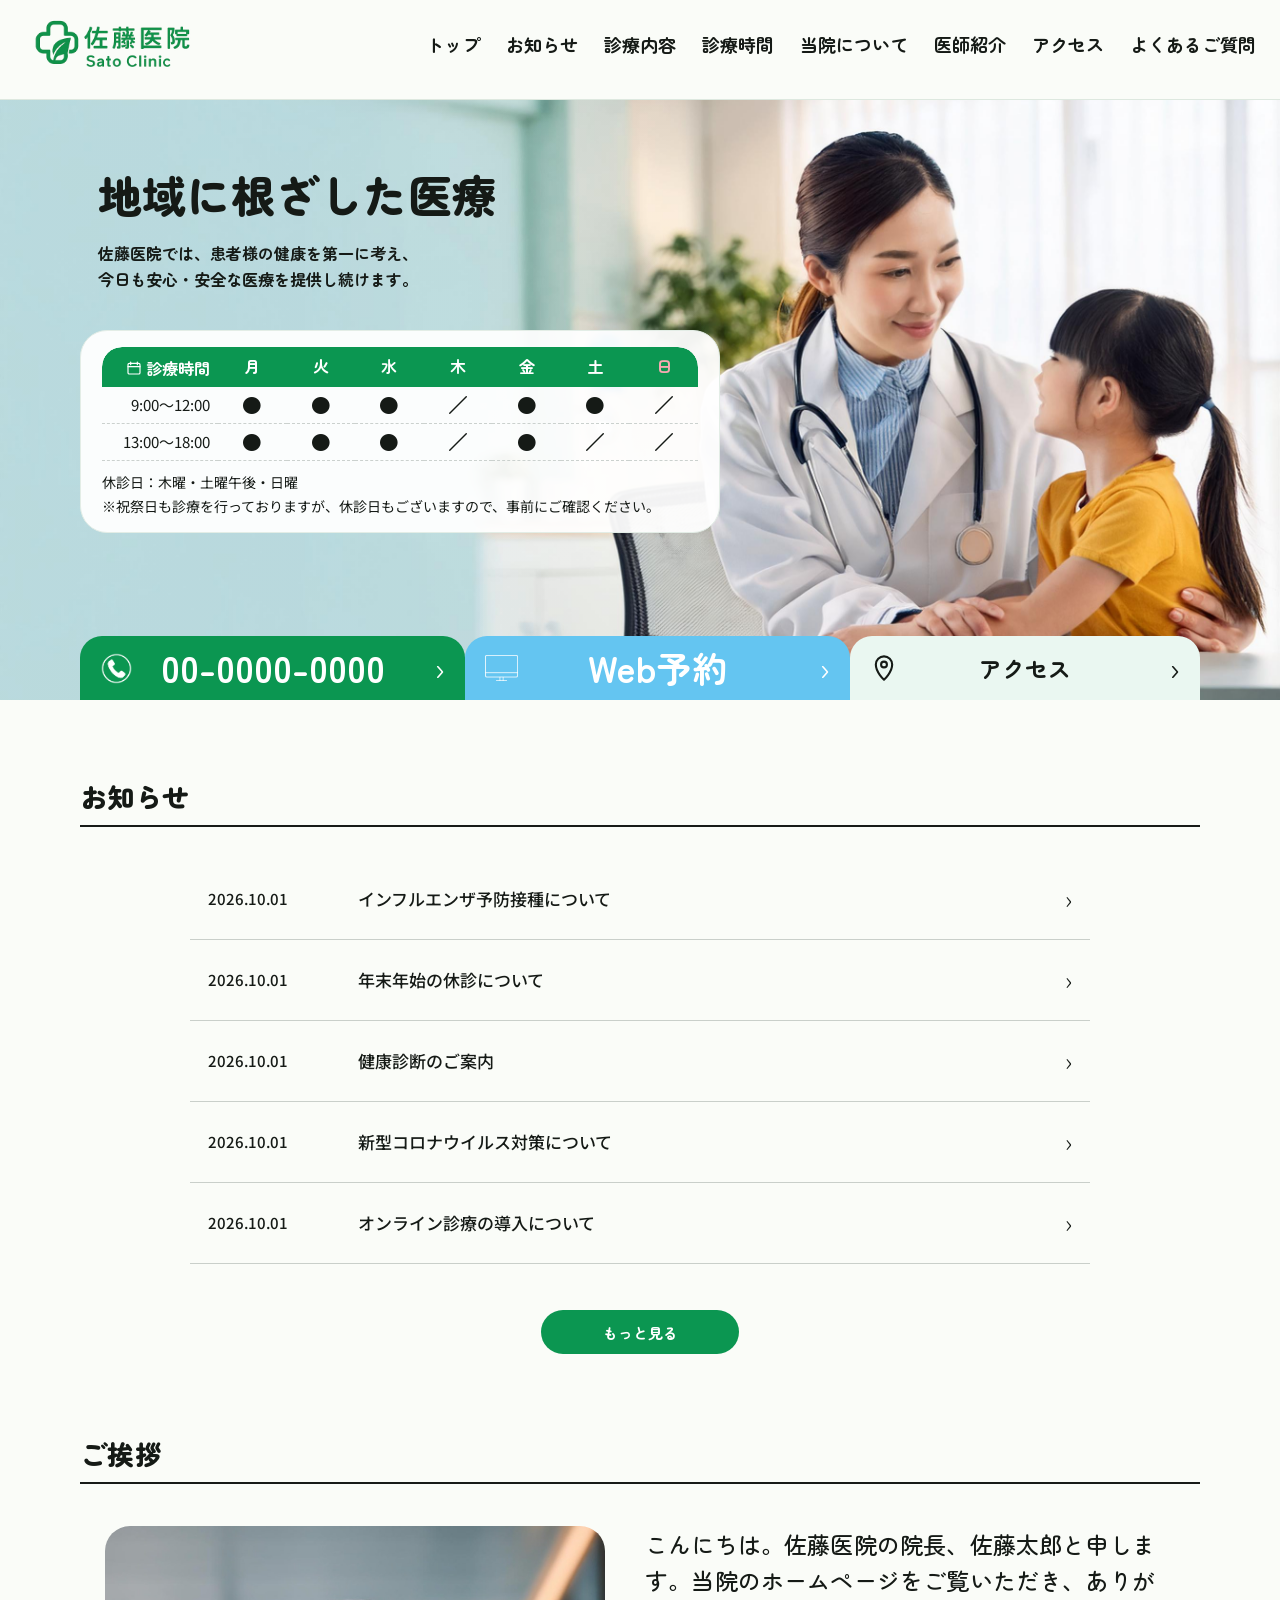
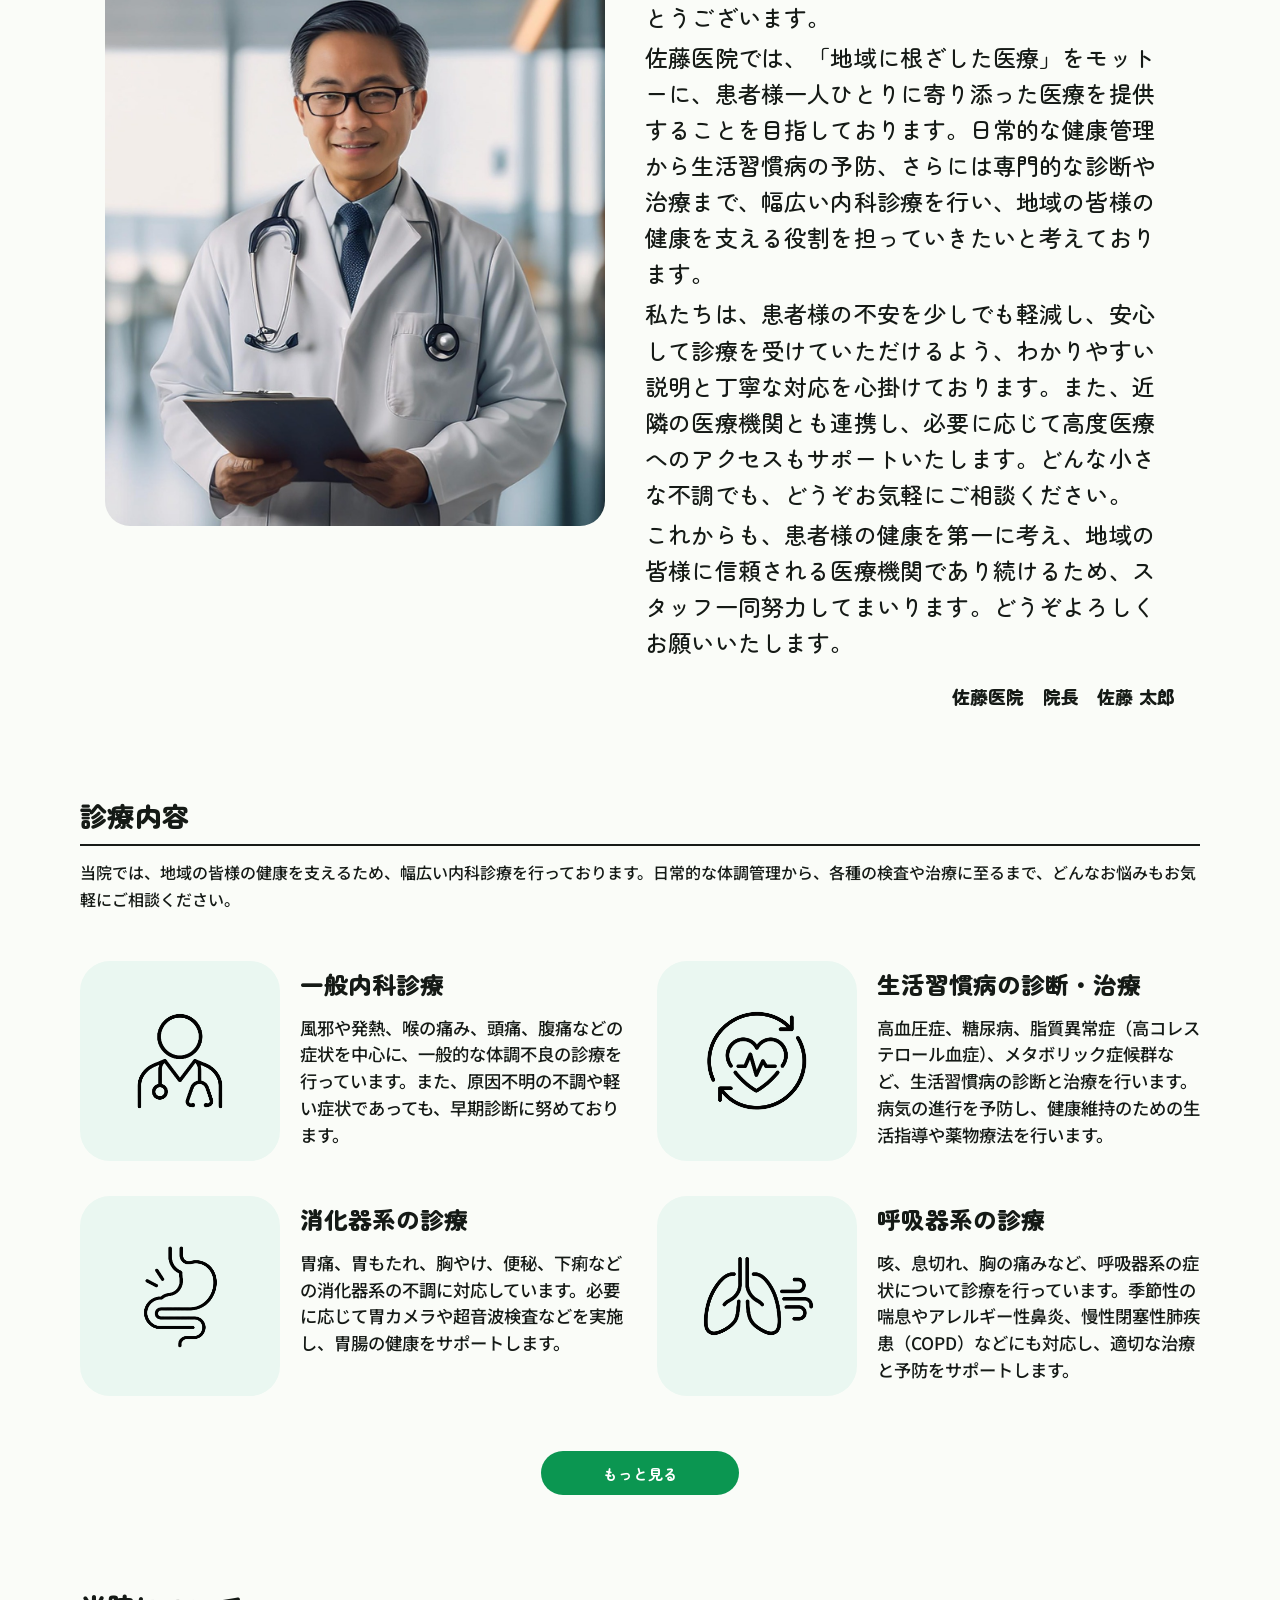
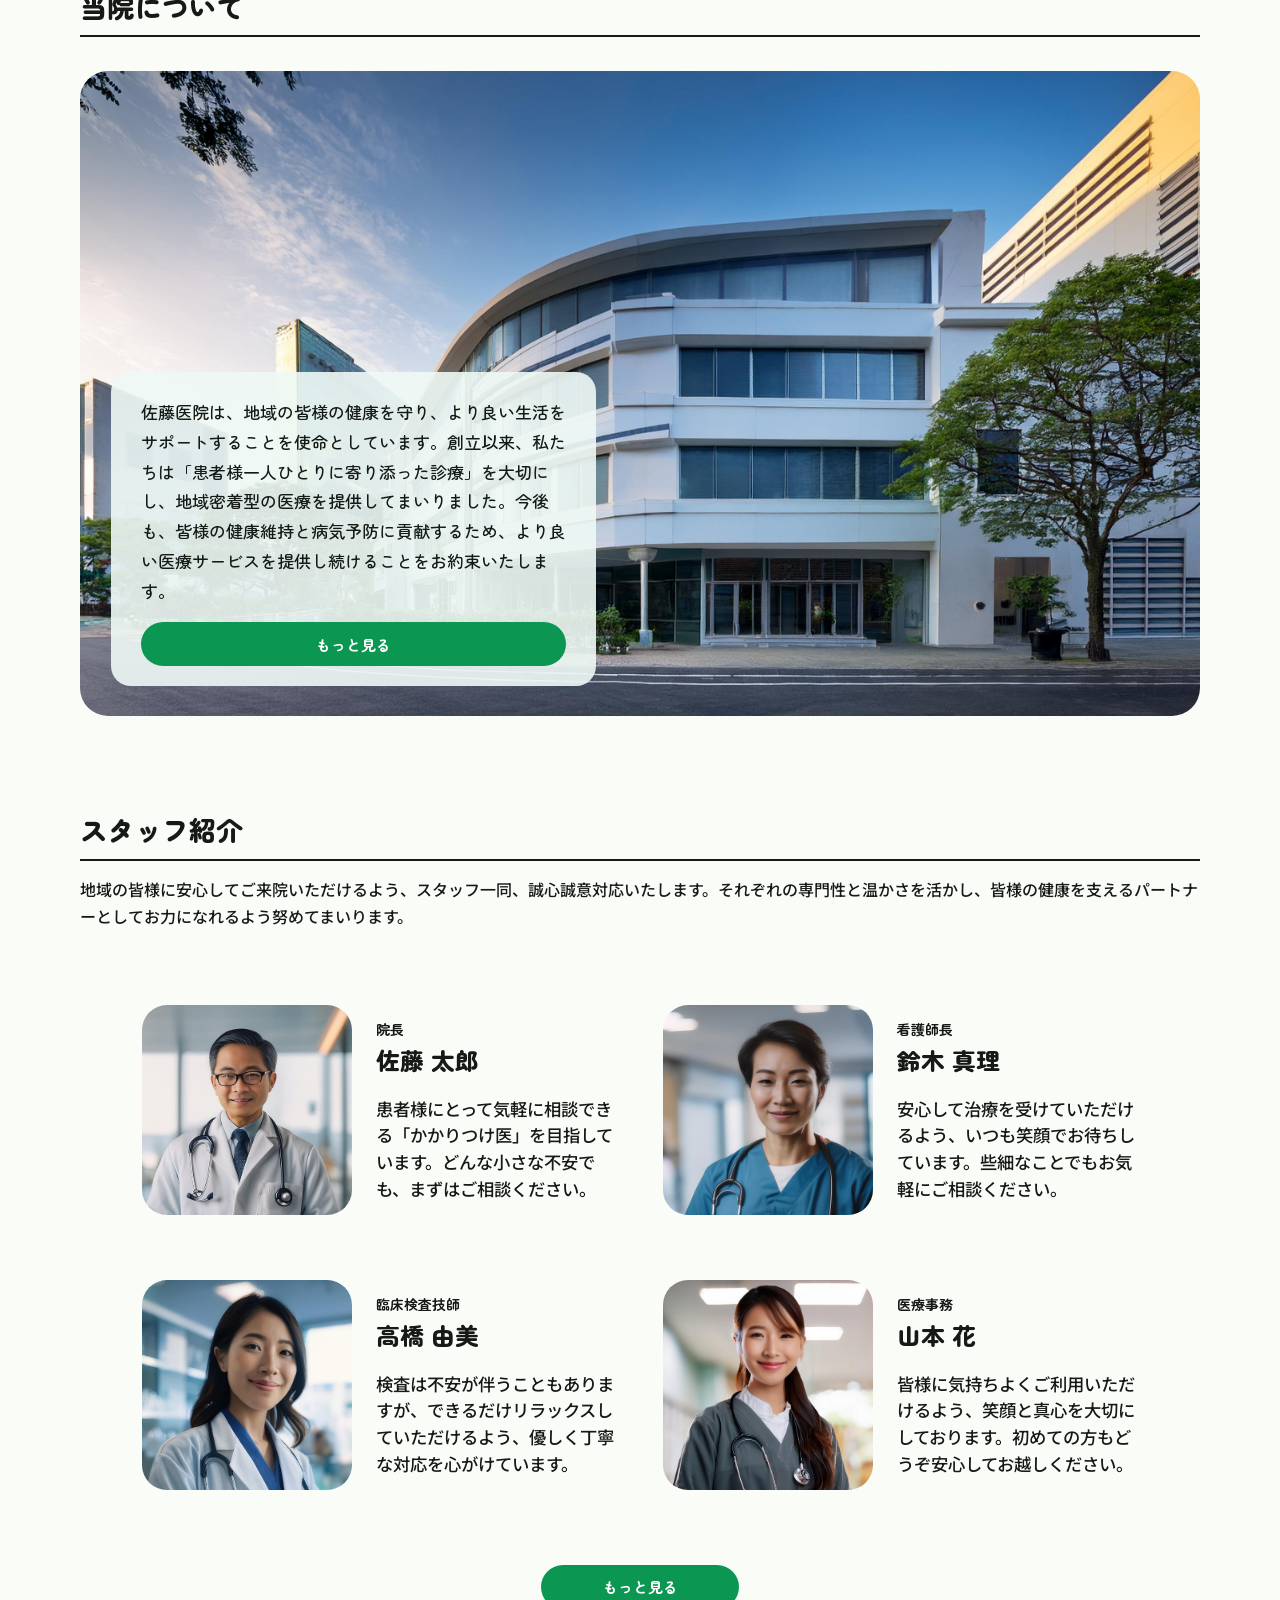
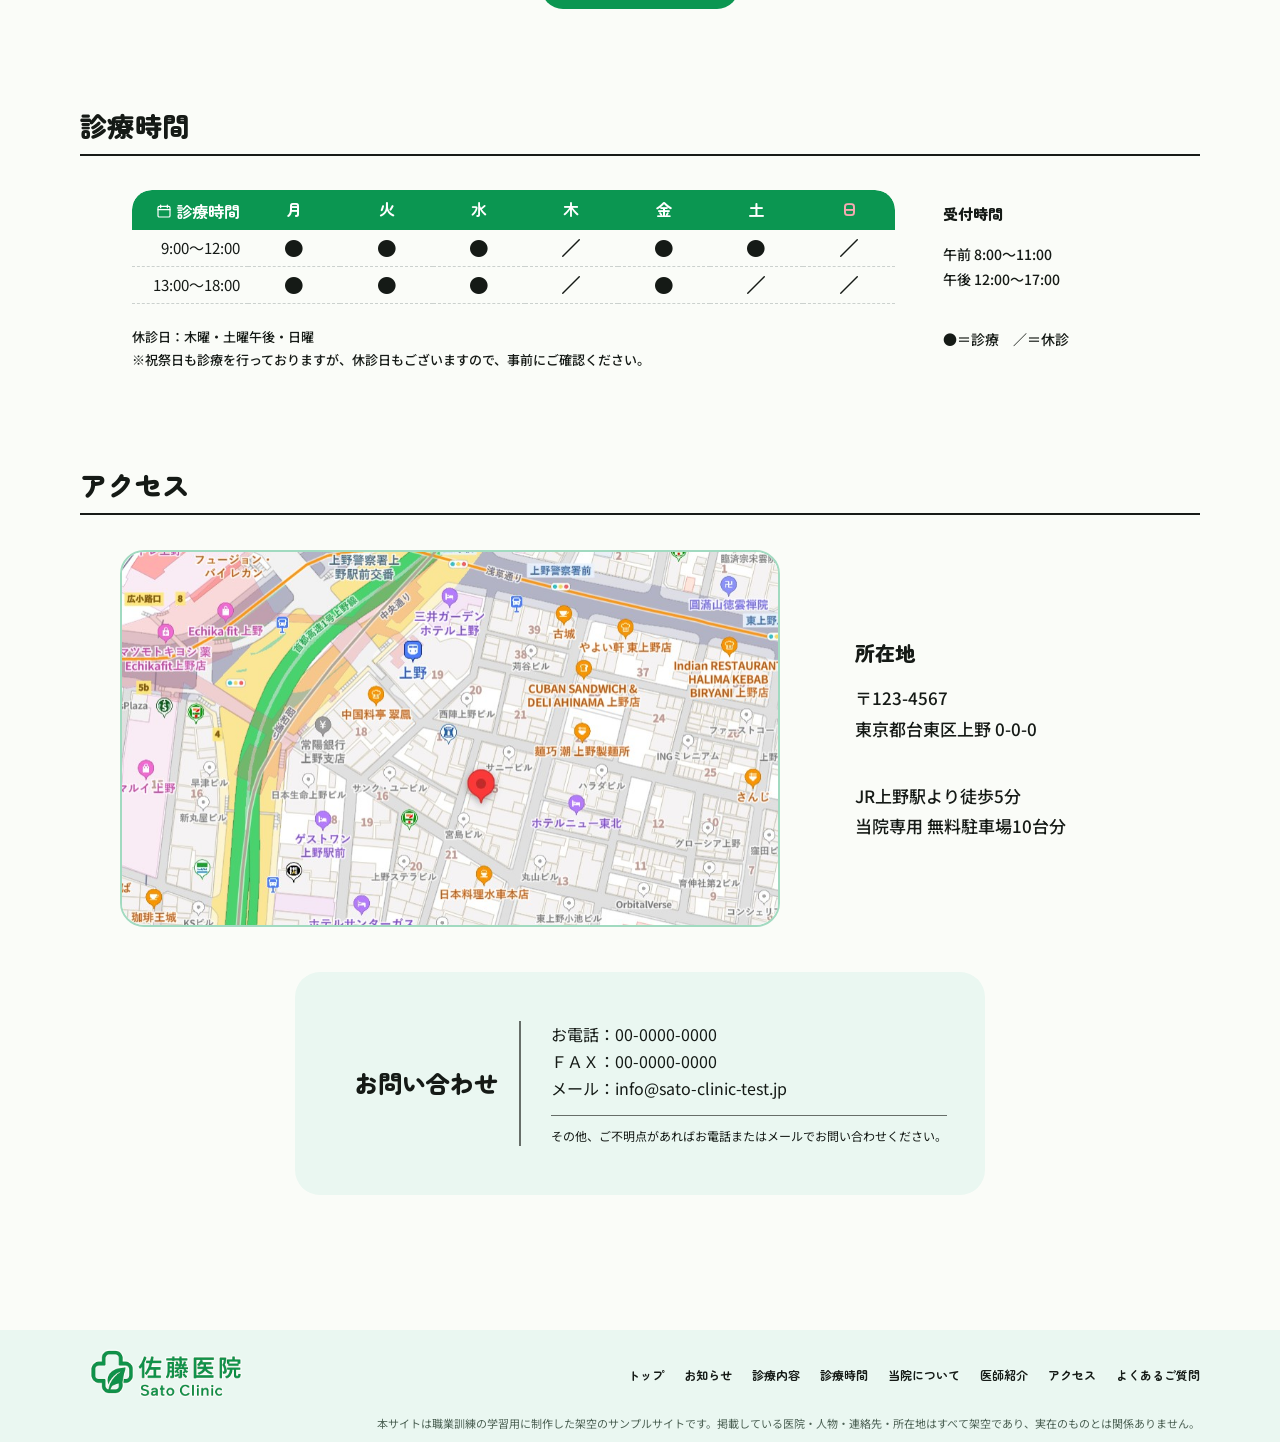
==== commit 2d0e48de: "小さすぎ、大きすぎの文字を調整。テーブルの" ====
--- a/index.html
+++ b/index.html
@@ -45,7 +45,7 @@
           <p>佐藤医院では、患者様の健康を第一に考え、<br class="desktop-only">今日も安心・安全な医療を提供し続けます。</p>
         </div>
         <div class="hero-hours">
-          <div class="schedule-mini"><table aria-label="診療時間早見表"><thead><tr><th><span class="schedule-label"><svg viewBox="0 0 24 24" aria-hidden="true"><rect x="3" y="5" width="18" height="16" rx="2"/><path d="M7 3v4M17 3v4M3 10h18"/></svg><span>診療時間</span></span></th><th>月</th><th>火</th><th>水</th><th>木</th><th>金</th><th>土</th><th class="sunday">日</th></tr></thead><tbody><tr><th scope="row">9:00〜12:00</th><td>●</td><td>●</td><td>●</td><td>／</td><td>●</td><td>●</td><td>／</td></tr><tr><th scope="row">13:00〜18:00</th><td>●</td><td>●</td><td>●</td><td>／</td><td>●</td><td>／</td><td>／</td></tr></tbody></table></div>
+          <div class="schedule-mini"><table class="schedule-table" aria-label="診療時間早見表"><thead><tr><th><span class="schedule-label"><svg viewBox="0 0 24 24" aria-hidden="true"><rect x="3" y="5" width="18" height="16" rx="2"/><path d="M7 3v4M17 3v4M3 10h18"/></svg><span>診療時間</span></span></th><th>月</th><th>火</th><th>水</th><th>木</th><th>金</th><th>土</th><th class="sunday">日</th></tr></thead><tbody><tr><th scope="row">9:00〜12:00</th><td>●</td><td>●</td><td>●</td><td>／</td><td>●</td><td>●</td><td>／</td></tr><tr><th scope="row">13:00〜18:00</th><td>●</td><td>●</td><td>●</td><td>／</td><td>●</td><td>／</td><td>／</td></tr></tbody></table></div>
           <p>休診日：木曜・土曜午後・日曜<br>※祝祭日も診療を行っておりますが、休診日もございますので、事前にご確認ください。</p>
         </div>
       </div>
@@ -57,7 +57,7 @@
     </section>
 
     <div class="mobile-opening-hours container" aria-label="診療時間早見表">
-      <div class="schedule-mini"><table><thead><tr><th><span class="schedule-label"><svg viewBox="0 0 24 24" aria-hidden="true"><rect x="3" y="5" width="18" height="16" rx="2"/><path d="M7 3v4M17 3v4M3 10h18"/></svg><span>診療時間</span></span></th><th>月</th><th>火</th><th>水</th><th>木</th><th>金</th><th>土</th><th class="sunday">日</th></tr></thead><tbody><tr><th scope="row">9:00〜12:00</th><td>●</td><td>●</td><td>●</td><td>／</td><td>●</td><td>●</td><td>／</td></tr><tr><th scope="row">13:00〜18:00</th><td>●</td><td>●</td><td>●</td><td>／</td><td>●</td><td>／</td><td>／</td></tr></tbody></table></div>
+      <div class="schedule-mini"><table class="schedule-table" aria-label="診療時間早見表"><thead><tr><th><span class="schedule-label"><svg viewBox="0 0 24 24" aria-hidden="true"><rect x="3" y="5" width="18" height="16" rx="2"/><path d="M7 3v4M17 3v4M3 10h18"/></svg><span>診療時間</span></span></th><th>月</th><th>火</th><th>水</th><th>木</th><th>金</th><th>土</th><th class="sunday">日</th></tr></thead><tbody><tr><th scope="row">9:00〜12:00</th><td>●</td><td>●</td><td>●</td><td>／</td><td>●</td><td>●</td><td>／</td></tr><tr><th scope="row">13:00〜18:00</th><td>●</td><td>●</td><td>●</td><td>／</td><td>●</td><td>／</td><td>／</td></tr></tbody></table></div>
       <p>※祝祭日も診療を行っておりますが、<br>休診日もございますので、事前にご確認ください。<br>休診日：木曜・土曜午後・日曜</p>
     </div>
 
@@ -74,7 +74,7 @@
     </section>
 
     <section class="greeting section container" id="greeting">
-      <h2 class="section-title mobile-rule-title">ご挨拶</h2>
+      <h2 class="section-title rule-title">ご挨拶</h2>
       <div class="greeting-layout">
         <img class="greeting-photo" src="./assets/Doctor_Image/sato_taro_portrait.jpg" alt="院長 佐藤太郎">
         <div class="greeting-copy">
@@ -101,7 +101,7 @@
     </section>
 
     <section class="about section container" id="about">
-      <h2 class="section-title mobile-rule-title">当院について</h2>
+      <h2 class="section-title rule-title">当院について</h2>
       <div class="about-visual">
         <img src="./assets/Hospital_Exterior/hospital_1.jpg" alt="佐藤医院の外観イメージ">
         <div class="about-description">
@@ -112,7 +112,7 @@
     </section>
 
     <section class="staff section container" id="staff">
-      <h2 class="section-title mobile-rule-title">スタッフ紹介</h2>
+      <h2 class="section-title rule-title">スタッフ紹介</h2>
       <p class="section-intro">地域の皆様に安心してご来院いただけるよう、スタッフ一同、誠心誠意対応いたします。それぞれの専門性と温かさを活かし、皆様の健康を支えるパートナーとしてお力になれるよう努めてまいります。</p>
       <div class="staff-grid">
         <a class="staff-card" href="./about.html#staff-sato"><img src="./assets/Doctor_Image/sato_taro_square.jpg" alt="佐藤 太郎"><div class="staff-copy"><span class="staff-role">院長</span><h3>佐藤 太郎</h3><p>患者様にとって気軽に相談できる「かかりつけ医」を目指しています。どんな小さな不安でも、まずはご相談ください。</p></div><span class="mobile-card-arrow" aria-hidden="true"></span></a>
@@ -124,14 +124,14 @@
     </section>
 
     <section class="hours section container" id="hours">
-      <h2 class="section-title mobile-rule-title">診療時間</h2>
-      <div class="hours-layout"><div class="hours-table-wrap"><table class="hours-table"><thead><tr><th>診療時間</th><th>月</th><th>火</th><th>水</th><th>木</th><th>金</th><th>土</th><th class="sunday">日</th></tr></thead><tbody><tr><th scope="row">9:00〜12:00</th><td>●</td><td>●</td><td>●</td><td>／</td><td>●</td><td>●</td><td>／</td></tr><tr><th scope="row">13:00〜18:00</th><td>●</td><td>●</td><td>●</td><td>／</td><td>●</td><td>／</td><td>／</td></tr></tbody></table>
+      <h2 class="section-title rule-title">診療時間</h2>
+      <div class="hours-layout"><div class="hours-table-wrap"><table class="hours-table schedule-table"><thead><tr><th><span class="schedule-label"><svg viewBox="0 0 24 24" aria-hidden="true"><rect x="3" y="5" width="18" height="16" rx="2"/><path d="M7 3v4M17 3v4M3 10h18"/></svg><span>診療時間</span></span></th><th>月</th><th>火</th><th>水</th><th>木</th><th>金</th><th>土</th><th class="sunday">日</th></tr></thead><tbody><tr><th scope="row">9:00〜12:00</th><td>●</td><td>●</td><td>●</td><td>／</td><td>●</td><td>●</td><td>／</td></tr><tr><th scope="row">13:00〜18:00</th><td>●</td><td>●</td><td>●</td><td>／</td><td>●</td><td>／</td><td>／</td></tr></tbody></table>
         <div class="hours-notes"><p>休診日：木曜・土曜午後・日曜</p><p>※祝祭日も診療を行っておりますが、休診日もございますので、事前にご確認ください。</p></div></div>
         <div class="reception"><h3>受付時間</h3><p><span>午前 8:00〜11:00</span><span>午後 12:00〜17:00</span></p><p class="legend">●＝診療　／＝休診</p></div></div>
     </section>
 
     <section class="access section container" id="access">
-      <h2 class="section-title mobile-rule-title">アクセス</h2>
+      <h2 class="section-title rule-title">アクセス</h2>
       <div class="access-layout"><a class="map-link" href="https://www.google.com/maps/search/?api=1&query=%E6%9D%B1%E4%BA%AC%E9%83%BD%E5%8F%B0%E6%9D%B1%E5%8C%BA%E4%B8%8A%E9%87%8E" target="_blank" rel="noopener noreferrer" aria-label="上野周辺の地図を開く（所在地は架空です）"><img src="./assets/map.jpg" alt="佐藤医院の所在地イメージマップ（架空の位置を示す参考画像）"></a>
         <div class="access-copy"><h3>所在地</h3><address>〒123-4567<br>東京都台東区上野 0-0-0</address><p>JR上野駅より徒歩5分<br>当院専用 無料駐車場10台分</p></div></div>
       <div class="contact-box" id="contact"><h3>お問い合わせ</h3><div><p>お電話：<a href="tel:0000000000">00-0000-0000</a><br>ＦＡＸ：00-0000-0000<br>メール：<a href="mailto:info@sato-clinic-test.jp">info@sato-clinic-test.jp</a></p><p class="contact-note">その他、ご不明点があればお電話またはメールでお問い合わせください。</p></div></div>
--- a/css/style.css
+++ b/css/style.css
@@ -37,7 +37,7 @@
 .schedule-mini tbody tr{border-bottom:1px dashed #cbd1ce}
 .schedule-mini .sunday,.hours-table .sunday{color:#f5aab1}
 .hero-hours .schedule-mini table{font-size:16px}
-.hero-hours .schedule-mini{border-radius:30px;overflow:hidden}
+.hero-hours .schedule-mini{border-radius:20px 20px 0 0;overflow:hidden}
 .hero-hours .schedule-mini th:first-child{width:116px;text-align:right;padding-left:0;padding-right:8px}
 .hero-hours .schedule-mini thead th{padding:9px 1px}
 .hero-hours .schedule-mini tbody th{font-size:15px;padding:8px 2px 8px 8px}
@@ -73,7 +73,7 @@
 .greeting .section-title{margin-bottom:42px}
 .greeting-layout{display:grid;grid-template-columns:500px minmax(0,1fr);gap:40px;align-items:start;padding:0 25px}
 .greeting-photo{width:100%;height:600px;border-radius:25px;object-fit:cover;object-position:center center}
-.greeting-copy{font-size:15px;line-height:1.6;font-weight:500;letter-spacing:.008em}
+.greeting-copy{font-size:21px;line-height:1.6;font-weight:500;letter-spacing:.008em}
 .greeting-copy p{margin-bottom:4px}
 .greeting-copy .greeting-sign{font-size:18px;line-height:1.5;font-weight:800;font-family:var(--font-rounded);margin-top:22px;text-align:right}
 .mobile-sign{display:none}
@@ -84,8 +84,8 @@
 .service-card{display:grid;grid-template-columns:200px 1fr;gap:20px;align-items:start;min-height:200px}
 .service-icon{width:200px;height:200px;background:var(--pale);border-radius:30px;display:flex;align-items:center;justify-content:center;overflow:hidden}
 .service-icon img{width:79%;height:79%;object-fit:contain;mix-blend-mode:multiply}
-.service-copy h3{font-size:21px;line-height:1.5;font-weight:800;font-family:var(--font-rounded);margin:6px 0 12px}
-.service-copy p{font-size:14px;line-height:1.55;font-weight:500}
+.service-copy h3{font-size:calc(21px + 2pt);line-height:1.5;font-weight:800;font-family:var(--font-rounded);margin:6px 0 12px}
+.service-copy p{font-size:calc(20px - 2pt);line-height:1.55;font-weight:500}
 .service-card:hover .service-copy h3{color:var(--green)}
 .mobile-card-arrow{display:none}
 .services .section-action{margin-top:50px}
@@ -93,7 +93,7 @@
 .about .section-title{margin-bottom:34px}
 .about-visual{position:relative;height:645px;border-radius:28px;overflow:hidden}
 .about-visual>img{width:100%;height:100%;object-fit:cover;object-position:center}
-.about-description{position:absolute;left:31px;bottom:30px;width:485px;background:rgba(239,249,245,.9);padding:25px 30px 20px;border-radius:20px;font-size:15px;line-height:1.75;font-weight:500}
+.about-description{position:absolute;left:31px;bottom:30px;width:485px;background:rgba(239,249,245,.9);padding:25px 30px 20px;border-radius:20px;font-size:17px;line-height:1.75;font-weight:500}
 .about-description p{margin-bottom:17px}
 .about-description .pill-link{display:flex;margin-inline:auto;min-width:200px}
 .staff{margin-top:92px}
@@ -103,8 +103,8 @@
 .staff-card{display:grid;grid-template-columns:210px 1fr;gap:24px;align-items:center;min-height:210px}
 .staff-card>img{width:210px;height:210px;border-radius:25px;object-fit:cover;object-position:center}
 .staff-role{display:block;font-size:14px;font-weight:700;font-family:var(--font-rounded);margin-bottom:3px}
-.staff-copy h3{font-size:23px;font-weight:800;font-family:var(--font-rounded);line-height:1.35;margin-bottom:19px}
-.staff-copy p{font-size:14px;font-weight:500;line-height:1.55;margin:0}
+.staff-copy h3{font-size:calc(21px + 2pt);font-weight:800;font-family:var(--font-rounded);line-height:1.35;margin-bottom:19px}
+.staff-copy p{font-size:calc(20px - 2pt);font-weight:500;line-height:1.55;margin:0}
 .staff-card:hover h3{color:var(--green)}
 .staff .section-action{margin-top:48px}
 .hours{margin-top:95px}
@@ -179,9 +179,9 @@
  .site-header{height:80px}.site-logo{width:145px}.desktop-nav{gap:15px;font-size:16.5px}
  .hero{height:530px}.hero-message h1{font-size:36px}.hero-hours{width:560px;top:190px}
  .cta{font-size:18px;gap:10px}.cta-access{font-size:13px}
- .greeting-layout{grid-template-columns:42% 1fr;gap:30px;padding:0}.greeting-photo{height:530px}.greeting-copy{font-size:13px}
- .service-card{grid-template-columns:135px 1fr;min-height:140px}.service-icon{width:135px;height:135px}.service-copy h3{font-size:17px}.service-copy p{font-size:12px}
- .staff-grid{padding-inline:0;gap:20px}.staff-card{grid-template-columns:150px 1fr;min-height:150px;gap:15px}.staff-card>img{width:150px;height:150px}.staff-copy h3{font-size:19px}.staff-copy p{font-size:12px}
+ .greeting-layout{grid-template-columns:42% 1fr;gap:30px;padding:0}.greeting-photo{height:530px}.greeting-copy{font-size:19px}
+ .service-card{grid-template-columns:135px 1fr;min-height:140px}.service-icon{width:135px;height:135px}.service-copy h3{font-size:calc(17px + 2pt)}.service-copy p{font-size:calc(18px - 2pt)}
+ .staff-grid{padding-inline:0;gap:20px}.staff-card{grid-template-columns:150px 1fr;min-height:150px;gap:15px}.staff-card>img{width:150px;height:150px}.staff-copy h3{font-size:calc(17px + 2pt)}.staff-copy p{font-size:calc(18px - 2pt)}
  .hours-layout{padding-inline:0;gap:28px}.access-layout{grid-template-columns:60% 1fr;padding:0;gap:45px}
 }
 @media(max-width:700px){
@@ -246,7 +246,7 @@
  .greeting .section-title{margin-bottom:12px}
  .greeting-layout{display:flex;flex-direction:column;padding:0;gap:0}
  .greeting-photo{width:250px;height:250px;margin:0 auto;border-radius:24px;object-position:center center}
- .greeting-copy{font-size:13px;font-weight:500;line-height:1.62;letter-spacing:0;margin-top:0}
+ .greeting-copy{font-size:19px;font-weight:500;line-height:1.62;letter-spacing:0;margin-top:0}
  .greeting-copy p{margin-bottom:4px}
  .greeting-copy .mobile-sign{display:block;text-align:center;margin:18px auto 15px;font-size:15px;font-weight:800;font-family:var(--font-rounded)}
  .greeting-copy .desktop-sign{display:none}
@@ -257,7 +257,7 @@
  .service-card{display:flex;flex-direction:column;align-items:center;justify-content:center;gap:5px;min-height:157px;padding:16px 7px 12px;border-radius:22px;background:var(--pale);text-align:center}
  .service-icon{width:76px;height:76px;border-radius:50%;background:#fff;overflow:hidden}
  .service-icon img{width:81%;height:81%}
- .service-copy h3{font-size:13px;line-height:1.45;margin:6px 0 0;font-weight:800;font-family:var(--font-rounded);letter-spacing:-.02em}
+ .service-copy h3{font-size:calc(13px + 2pt);line-height:1.45;margin:6px 0 0;font-weight:800;font-family:var(--font-rounded);letter-spacing:-.02em}
  .service-copy p{display:none}
  .mobile-card-arrow{display:block;width:9px;height:9px;border-right:1.6px solid #171d19;border-bottom:1.6px solid #171d19;transform:rotate(45deg);margin-top:0}
  .services .section-action{margin-top:9px}
@@ -265,7 +265,7 @@
  .about .section-title{margin-bottom:13px}
  .about-visual{height:auto;border-radius:0;overflow:visible}
  .about-visual>img{width:100%;height:210px;border-radius:24px;object-fit:cover}
- .about-description{position:static;width:100%;background:transparent;padding:16px 20px 0;font-size:13px;line-height:1.7;font-weight:500}
+ .about-description{position:static;width:100%;background:transparent;padding:16px 20px 0;font-size:15px;line-height:1.7;font-weight:500}
  .about-description p{margin:0 0 10px}
  .about-description .pill-link{margin-left:auto;margin-right:0;display:flex;width:max-content;min-width:109px}
  .staff{margin-top:59px}
@@ -276,7 +276,7 @@
  .staff-card>img{width:80px;height:80px;object-fit:cover;border-radius:50%}
  .staff-copy{display:flex;flex-wrap:wrap;justify-content:center;align-items:baseline;gap:3px}
  .staff-role{display:inline;font-size:11px;font-weight:700;font-family:var(--font-rounded);margin:0}
- .staff-copy h3{display:inline;font-size:12px;line-height:1.4;margin:0;font-weight:800;font-family:var(--font-rounded);white-space:nowrap}
+ .staff-copy h3{display:inline;font-size:calc(13px + 2pt);line-height:1.4;margin:0;font-weight:800;font-family:var(--font-rounded);white-space:nowrap}
  .staff-copy p{display:none}
  .staff-card .mobile-card-arrow{margin-top:0}
  .staff .section-action{margin-top:11px}
@@ -332,7 +332,7 @@
  .staff-detail p{font-size:12px}
  .faq-item dt{font-size:14px}.faq-item dd{font-size:12px}
 }
-@media(max-width:360px){.cta{font-size:13px;gap:7px}.cta-access{gap:12px}.cta-access small{font-size:10px}.hero-message h1{font-size:21px}.service-copy h3{font-size:12px}.staff-copy h3{font-size:11px}}
+@media(max-width:360px){.cta{font-size:13px;gap:7px}.cta-access{gap:12px}.cta-access small{font-size:10px}.hero-message h1{font-size:21px}.service-copy h3{font-size:calc(12px + 2pt)}.staff-copy h3{font-size:calc(12px + 2pt)}}
 @media(prefers-reduced-motion:reduce){html{scroll-behavior:auto}*,*::before,*::after{transition:none!important}}
 /* Final spacing and portrait alignment refinements */
 @media(min-width:1181px){
@@ -353,14 +353,14 @@
  .news-list a{min-height:28px;padding:4px 4px}
  .news .section-action{margin-top:5px}
  .greeting{margin-top:39px}
- .greeting-copy{font-size:11.5px;line-height:1.46}
+ .greeting-copy{font-size:14px;line-height:1.46}
  .greeting-copy .mobile-sign{margin:13px auto 10px}
  .services{margin-top:48px}
  .services .section-intro{font-size:11px;line-height:1.55}
  .service-card{min-height:147px;padding:11px 6px 9px}
  .about{margin-top:46px}
  .about-visual>img{height:207px}
- .about-description{font-size:11.5px;line-height:1.55;padding:12px 15px 0}
+ .about-description{font-size:13.5px;line-height:1.55;padding:12px 15px 0}
  .staff{margin-top:45px}
  .staff .section-intro{font-size:11.5px;line-height:1.55}
  .staff-card{min-height:143px;padding:9px 4px}
@@ -369,7 +369,7 @@
 }
 @media(min-width:1181px){
  .desktop-nav{font-size:30px;gap:12px 26px}
- .greeting-copy{font-size:17px;line-height:1.57}
+ .greeting-copy{font-size:23px;line-height:1.57}
  .staff .section-intro{margin-bottom:65px}
  .staff-grid{row-gap:45px}
  .staff-card{min-height:230px}
@@ -394,8 +394,10 @@
 @media(max-width:700px){
  .hero-cta .cta{grid-template-columns:24px minmax(0,1fr) 24px;gap:6px;padding-inline:8px}
  .hero-cta .cta-access span:nth-child(2){justify-content:center}
- .mobile-opening-hours .schedule-mini{border-radius:30px;overflow:hidden}
- .mobile-opening-hours .schedule-mini th:first-child{width:100px;text-align:right;padding-left:0;padding-right:8px}
+ .mobile-opening-hours .schedule-mini{width:100%;border-radius:20px 20px 0 0;overflow:hidden}
+ .mobile-opening-hours .schedule-mini table{width:100%;max-width:100%;table-layout:fixed}
+ .mobile-opening-hours .schedule-mini th:first-child{width:94px;text-align:right;padding-left:4px;padding-right:8px}
+ .mobile-opening-hours .schedule-mini th:last-child,.mobile-opening-hours .schedule-mini td:last-child{width:36px}
  .mobile-opening-hours p{font-size:14px;line-height:1.7}
 }
 /* Header navigation font size (desktop and mobile menu). */
@@ -424,3 +426,27 @@
  .hero-cta .cta-book{border-radius:0 18px 0 0}
  .hero-cta .cta-access{grid-column:1/-1;grid-row:2}
 }
+/* Shared appearance for every opening-hours table. */
+.hours-table-wrap{width:100%;min-width:0}
+table.schedule-table{
+ width:100%;max-width:100%;table-layout:fixed;border-collapse:separate;border-spacing:0;
+ border-radius:20px 20px 0 0;overflow:hidden;text-align:center;font-size:16px;line-height:1.2;
+}
+.schedule-table thead{background:var(--green);color:#fff}
+.schedule-table thead th{padding:9px 1px;font-weight:700;font-family:var(--font-rounded)}
+.schedule-table thead th:first-child{border-top-left-radius:20px}
+.schedule-table thead th:last-child{border-top-right-radius:20px}
+.schedule-table th:first-child{width:116px;text-align:right;white-space:nowrap;padding-left:0;padding-right:8px}
+.schedule-table tbody th{font-size:15px;font-weight:400;padding:8px 2px 8px 8px}
+.schedule-table tbody td{font-size:20px;font-weight:700;font-family:var(--font-rounded);padding:6px 1px}
+.schedule-table tbody tr{background:transparent;border:0}
+.schedule-table tbody th,.schedule-table tbody td{border-bottom:1px dashed #cbd1ce}
+.schedule-table .sunday{color:#f5aab1}
+@media(max-width:700px){
+ table.schedule-table{font-size:13px}
+ .schedule-table thead th{padding:7px 0}
+ .schedule-table th:first-child{width:94px;padding-left:4px;padding-right:8px}
+ .schedule-table tbody th{font-size:12px;padding-block:6px}
+ .schedule-table tbody td{font-size:15px;padding:3px 1px}
+ .schedule-table th:last-child,.schedule-table td:last-child{width:36px}
+}
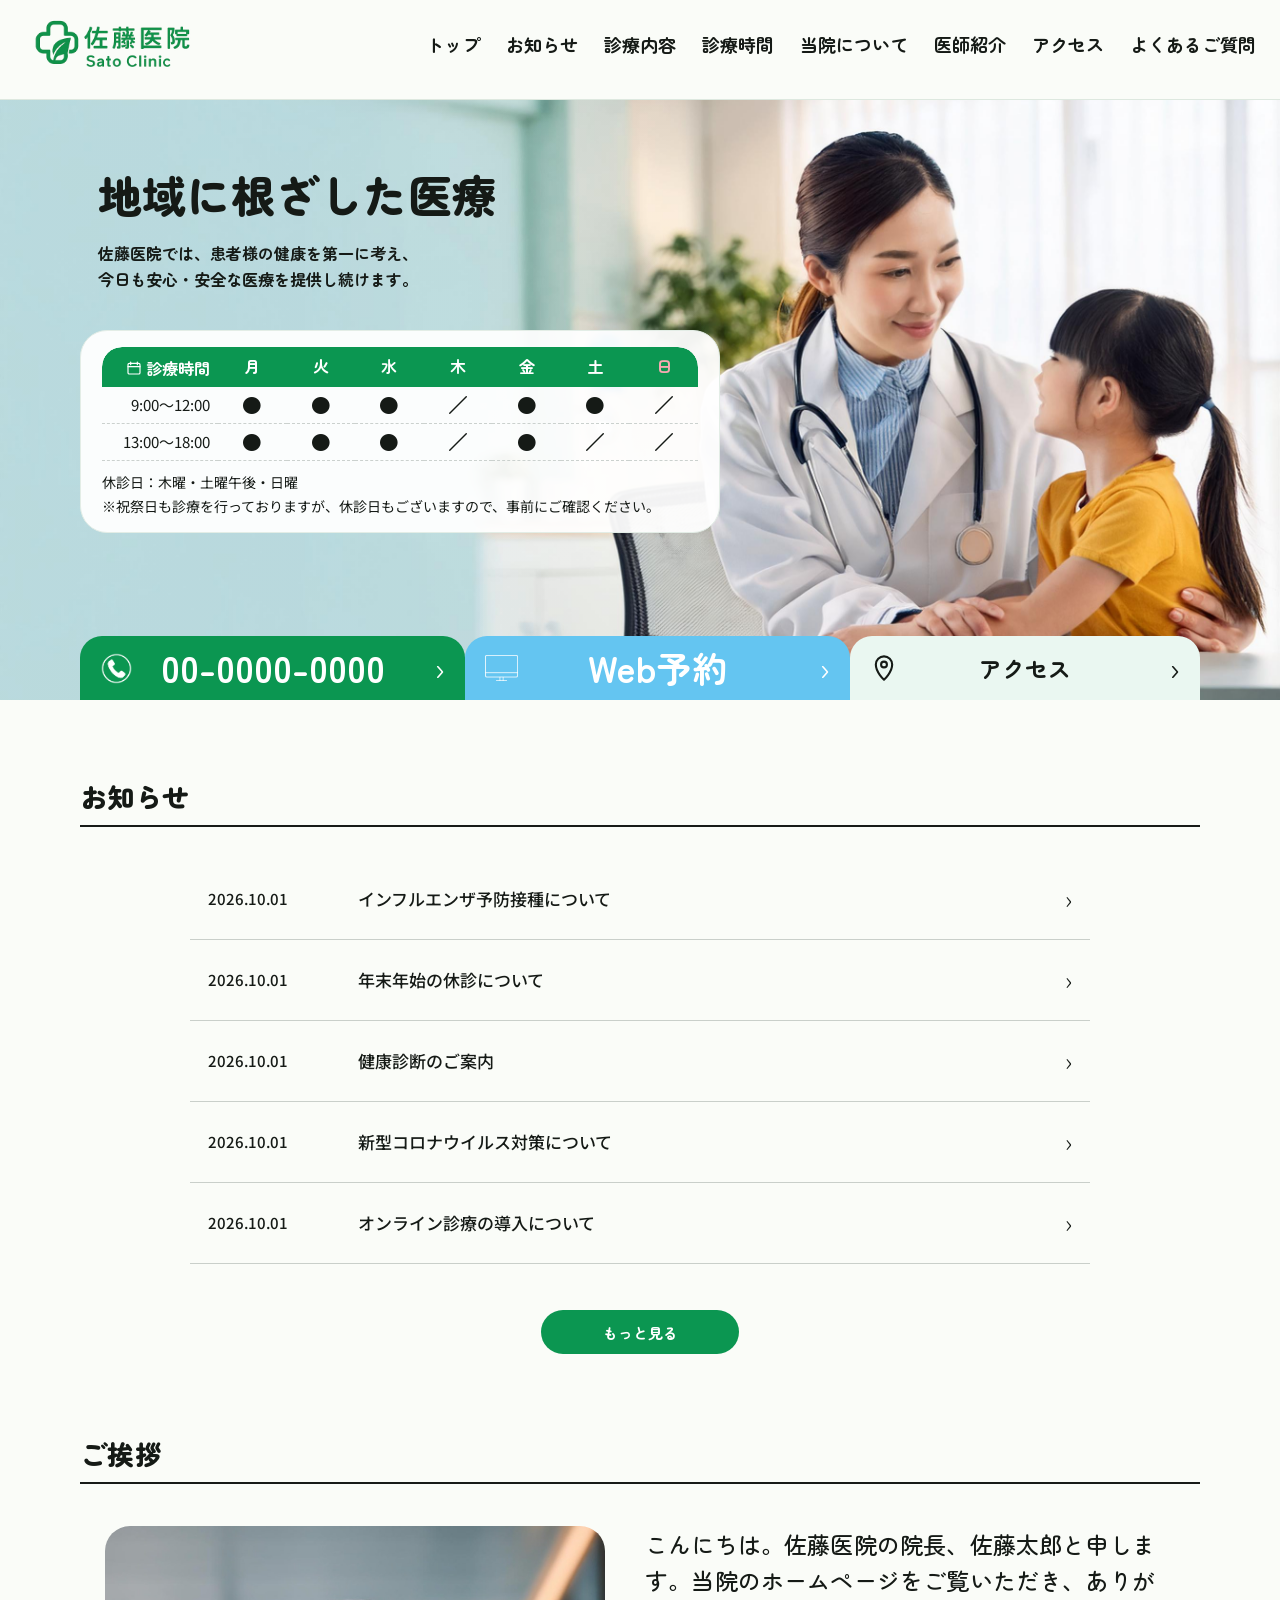
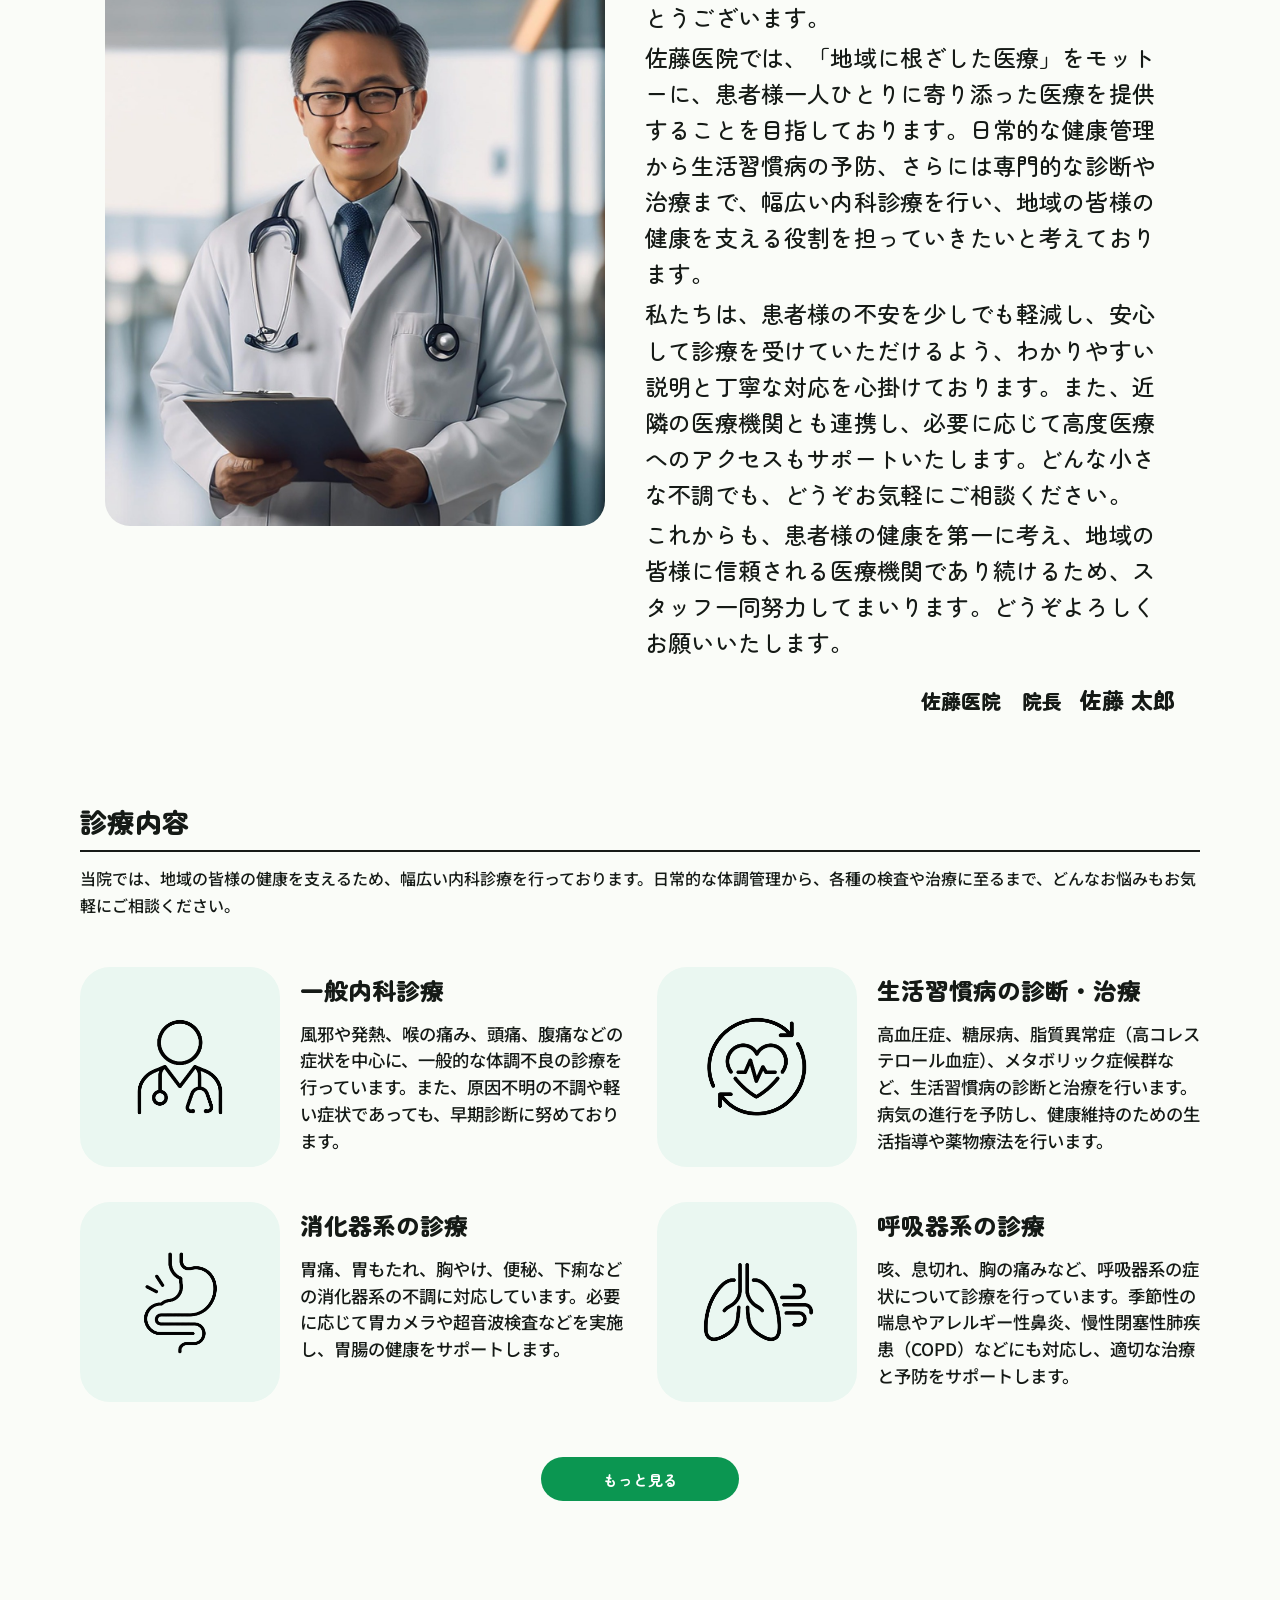
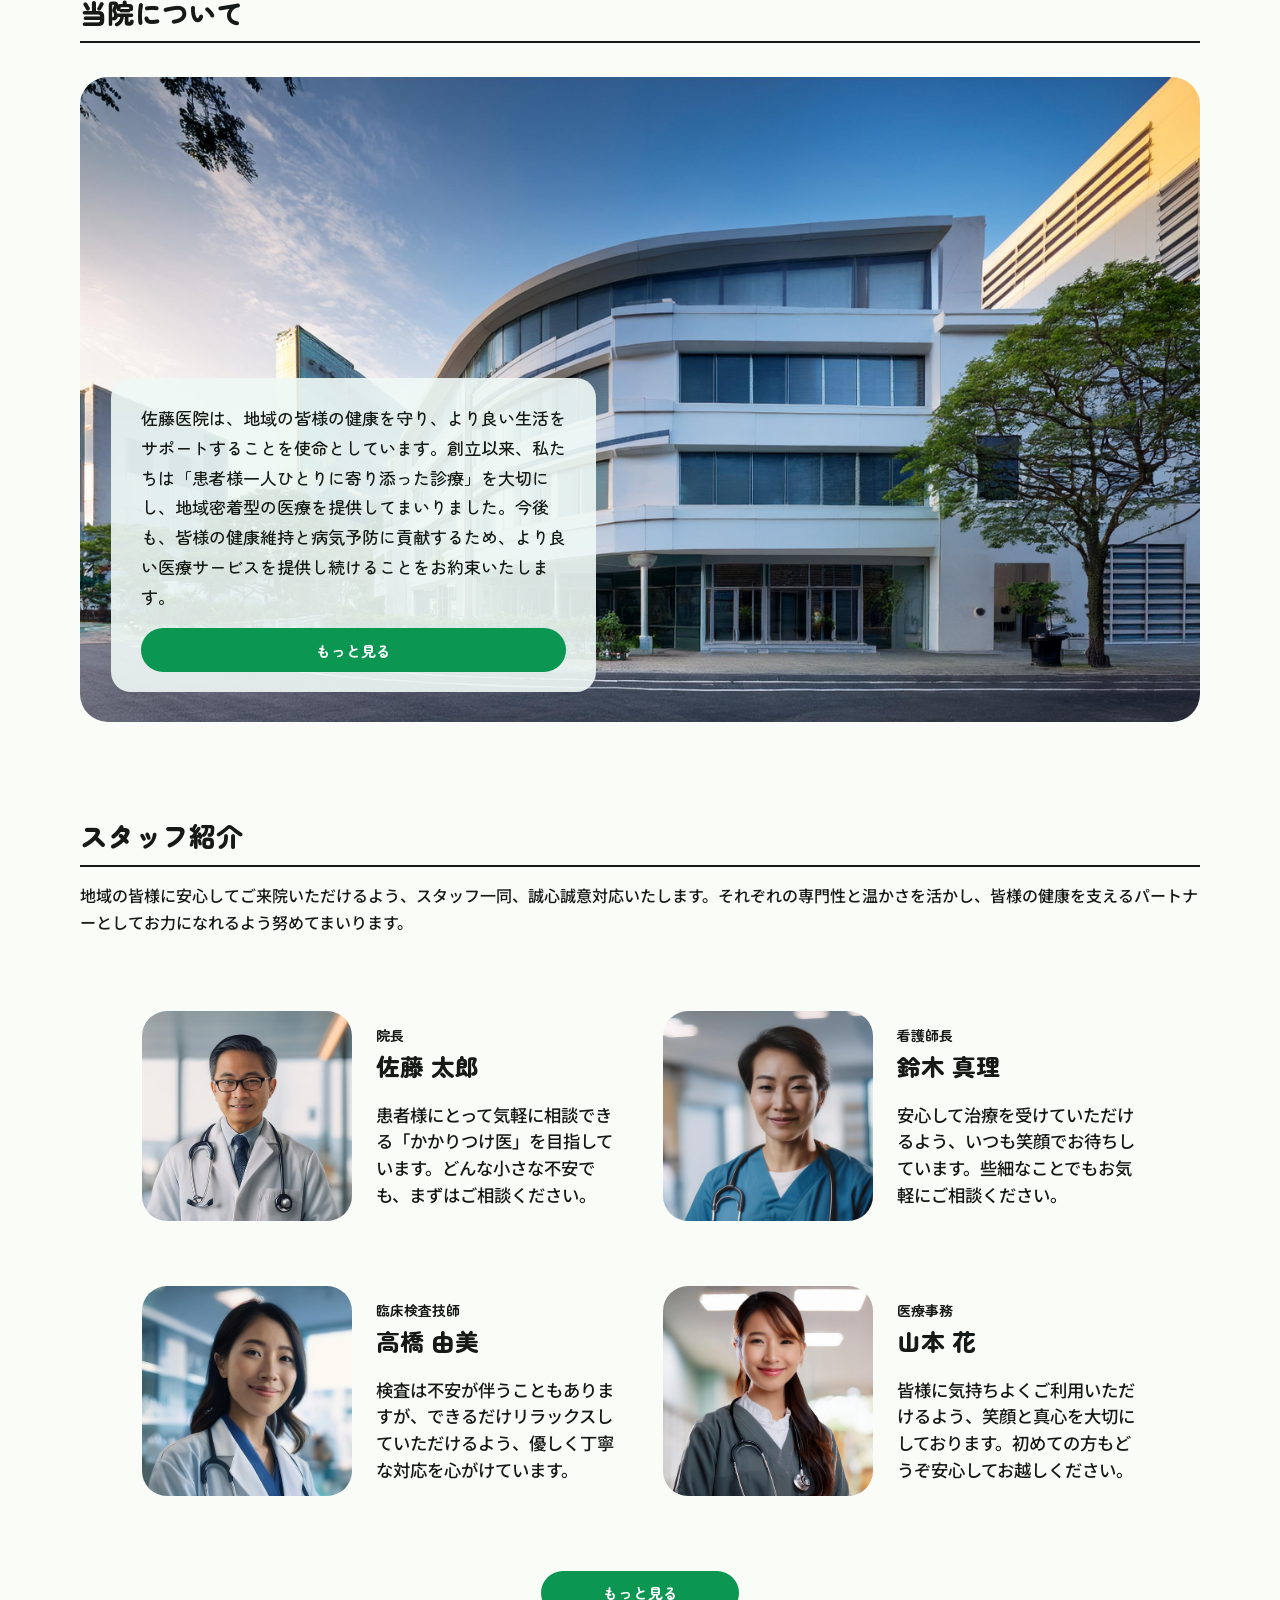
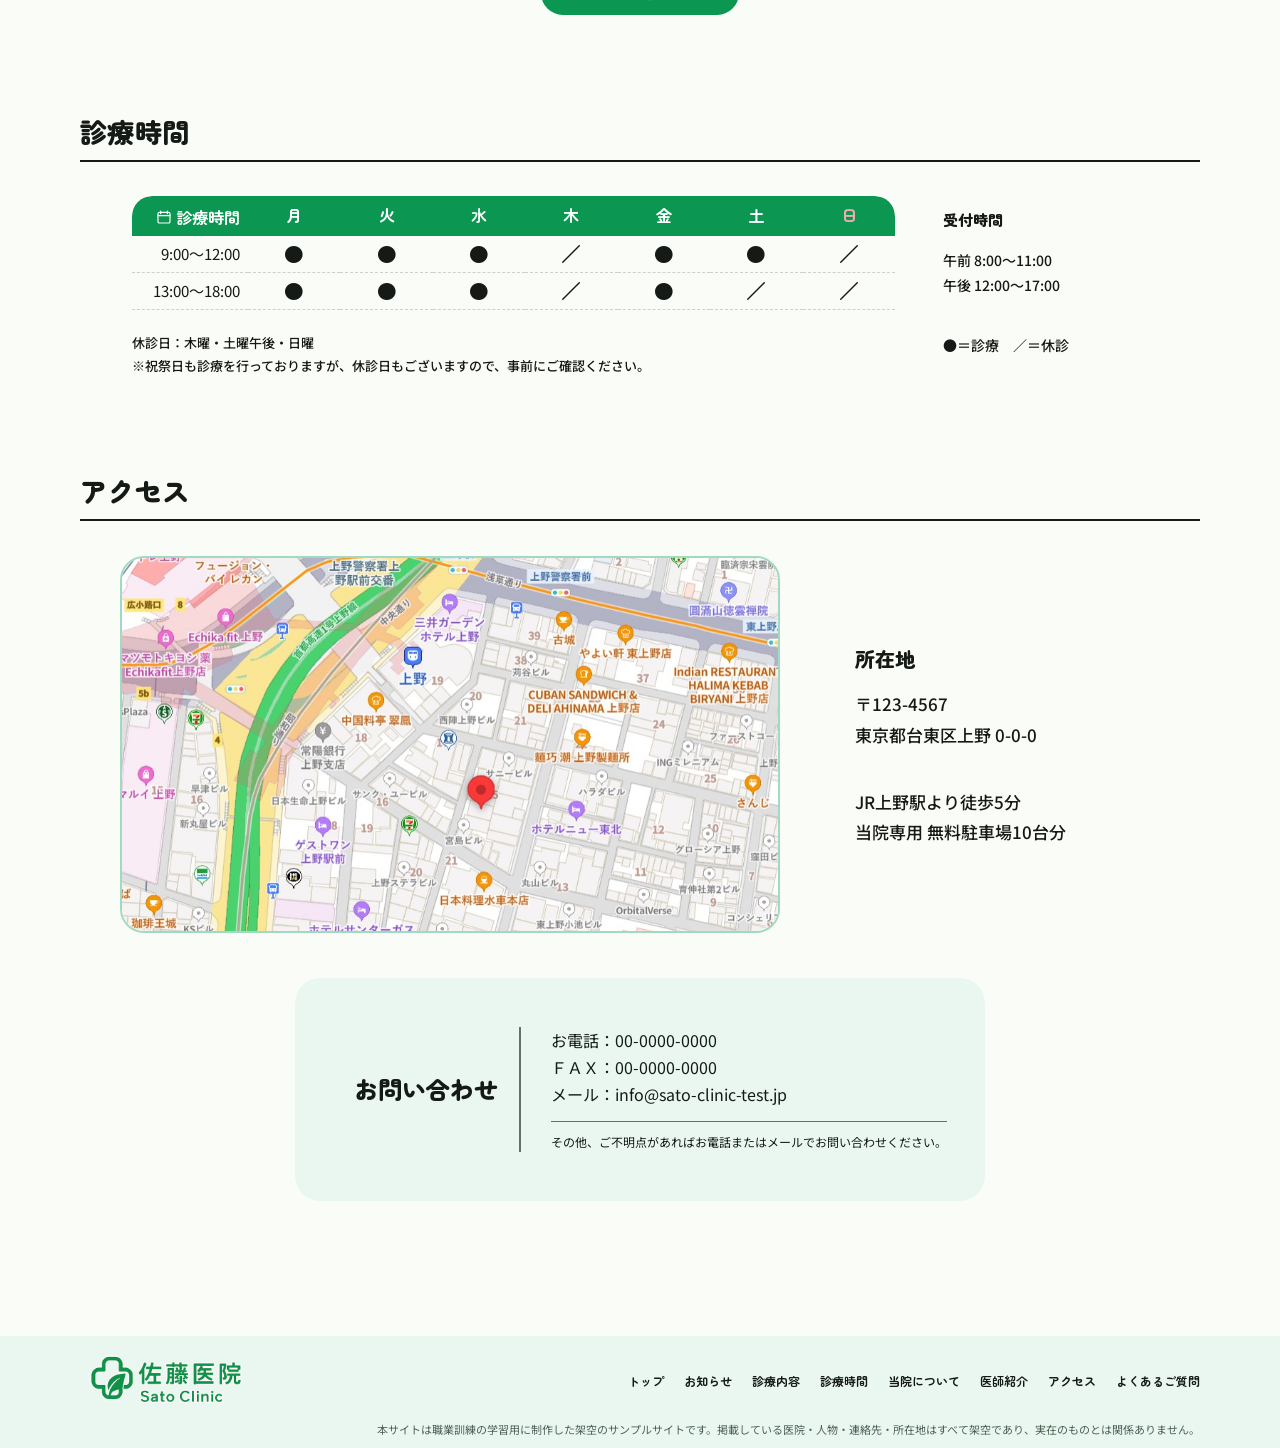
==== commit dda3b0a7: "文字微調整" ====
--- a/index.html
+++ b/index.html
@@ -78,12 +78,12 @@
       <div class="greeting-layout">
         <img class="greeting-photo" src="./assets/Doctor_Image/sato_taro_portrait.jpg" alt="院長 佐藤太郎">
         <div class="greeting-copy">
-          <div class="greeting-sign mobile-sign">院長　佐藤 太郎</div>
+          <div class="greeting-sign mobile-sign"><span class="greeting-sign-role">院長</span>　<span class="greeting-sign-name">佐藤 太郎</span></div>
           <p>こんにちは。佐藤医院の院長、佐藤太郎と申します。当院のホームページをご覧いただき、ありがとうございます。</p>
           <p>佐藤医院では、「地域に根ざした医療」をモットーに、患者様一人ひとりに寄り添った医療を提供することを目指しております。日常的な健康管理から生活習慣病の予防、さらには専門的な診断や治療まで、幅広い内科診療を行い、地域の皆様の健康を支える役割を担っていきたいと考えております。</p>
           <p>私たちは、患者様の不安を少しでも軽減し、安心して診療を受けていただけるよう、わかりやすい説明と丁寧な対応を心掛けております。また、近隣の医療機関とも連携し、必要に応じて高度医療へのアクセスもサポートいたします。どんな小さな不調でも、どうぞお気軽にご相談ください。</p>
           <p>これからも、患者様の健康を第一に考え、地域の皆様に信頼される医療機関であり続けるため、スタッフ一同努力してまいります。どうぞよろしくお願いいたします。</p>
-          <p class="greeting-sign desktop-sign">佐藤医院　院長　佐藤 太郎</p>
+          <p class="greeting-sign desktop-sign"><span class="greeting-sign-role">佐藤医院　院長</span>　<span class="greeting-sign-name">佐藤 太郎</span></p>
         </div>
       </div>
     </section>
--- a/css/style.css
+++ b/css/style.css
@@ -76,6 +76,8 @@
 .greeting-copy{font-size:21px;line-height:1.6;font-weight:500;letter-spacing:.008em}
 .greeting-copy p{margin-bottom:4px}
 .greeting-copy .greeting-sign{font-size:18px;line-height:1.5;font-weight:800;font-family:var(--font-rounded);margin-top:22px;text-align:right}
+.greeting-sign-role{font-size:calc(1em + 2px)}
+.greeting-sign-name{font-size:calc(1em + 4px)}
 .mobile-sign{display:none}
 .services{margin-top:80px}
 .services .section-title{margin-bottom:13px}
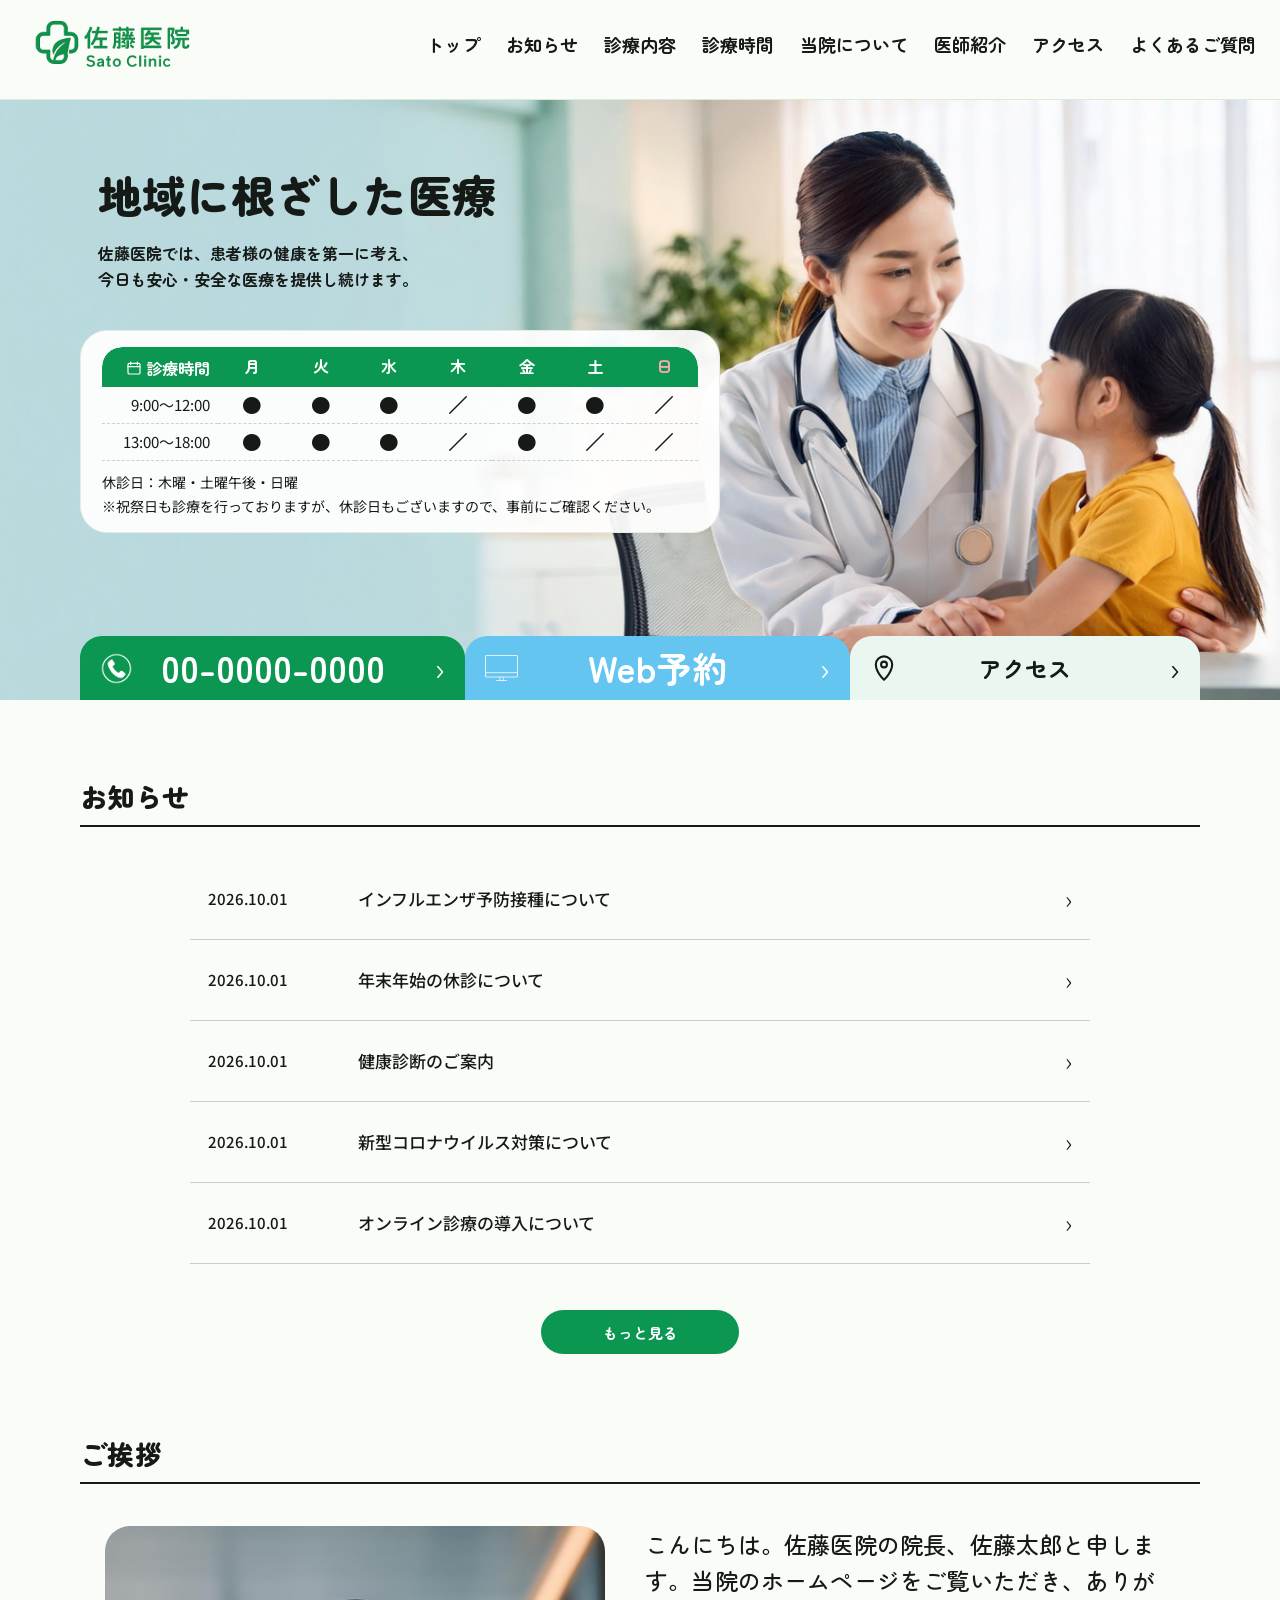
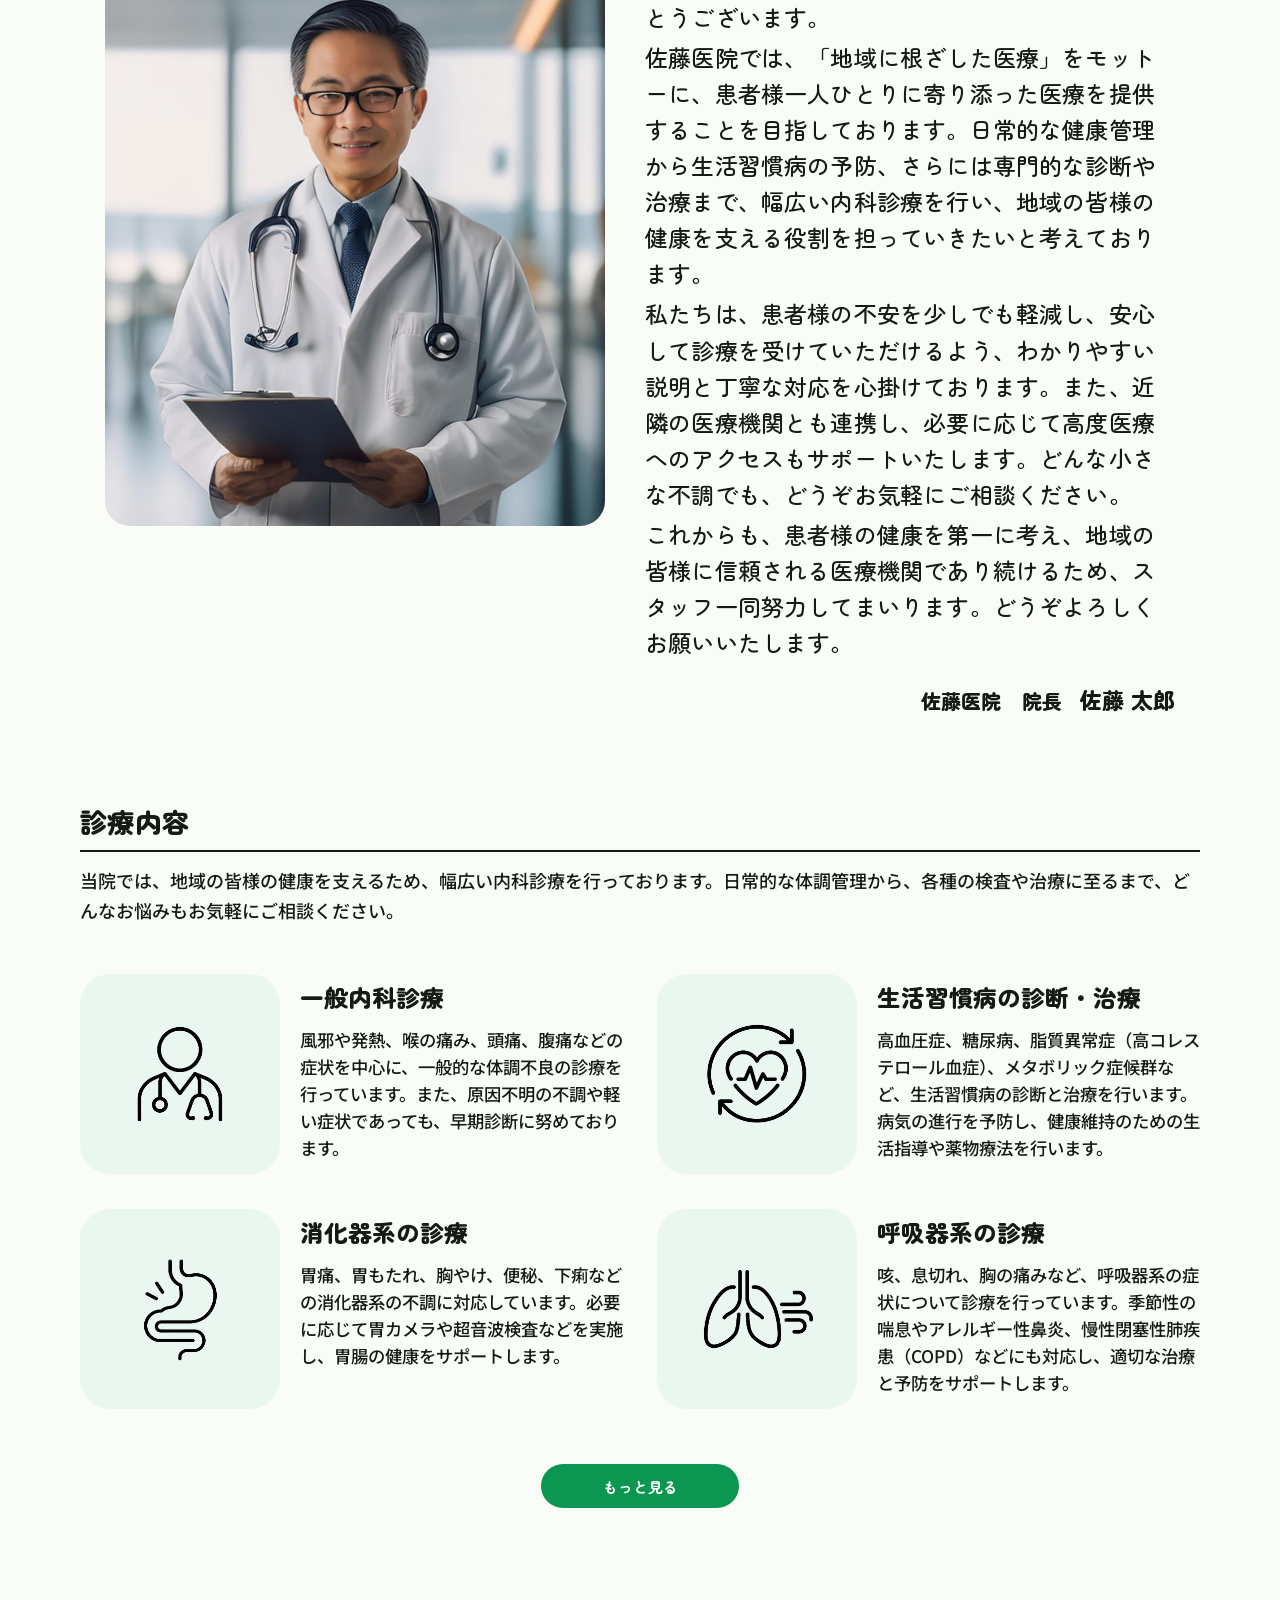
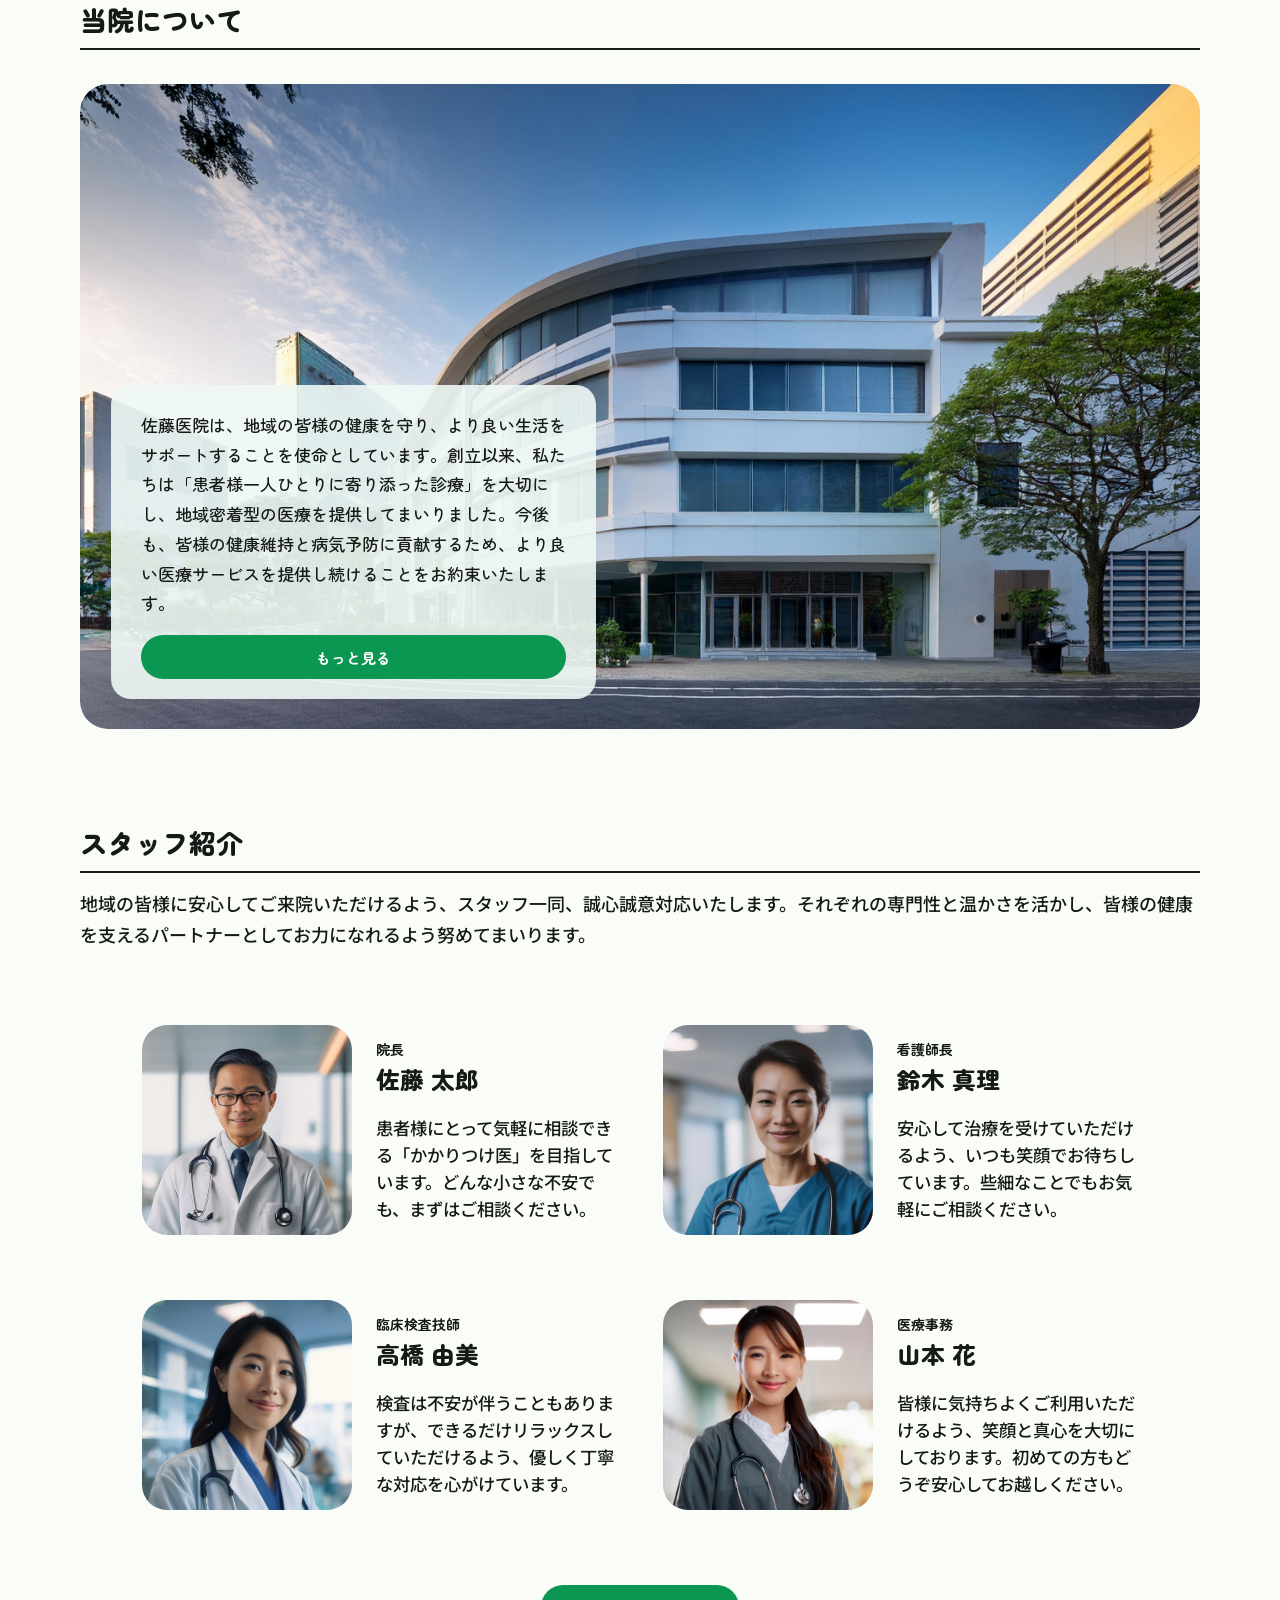
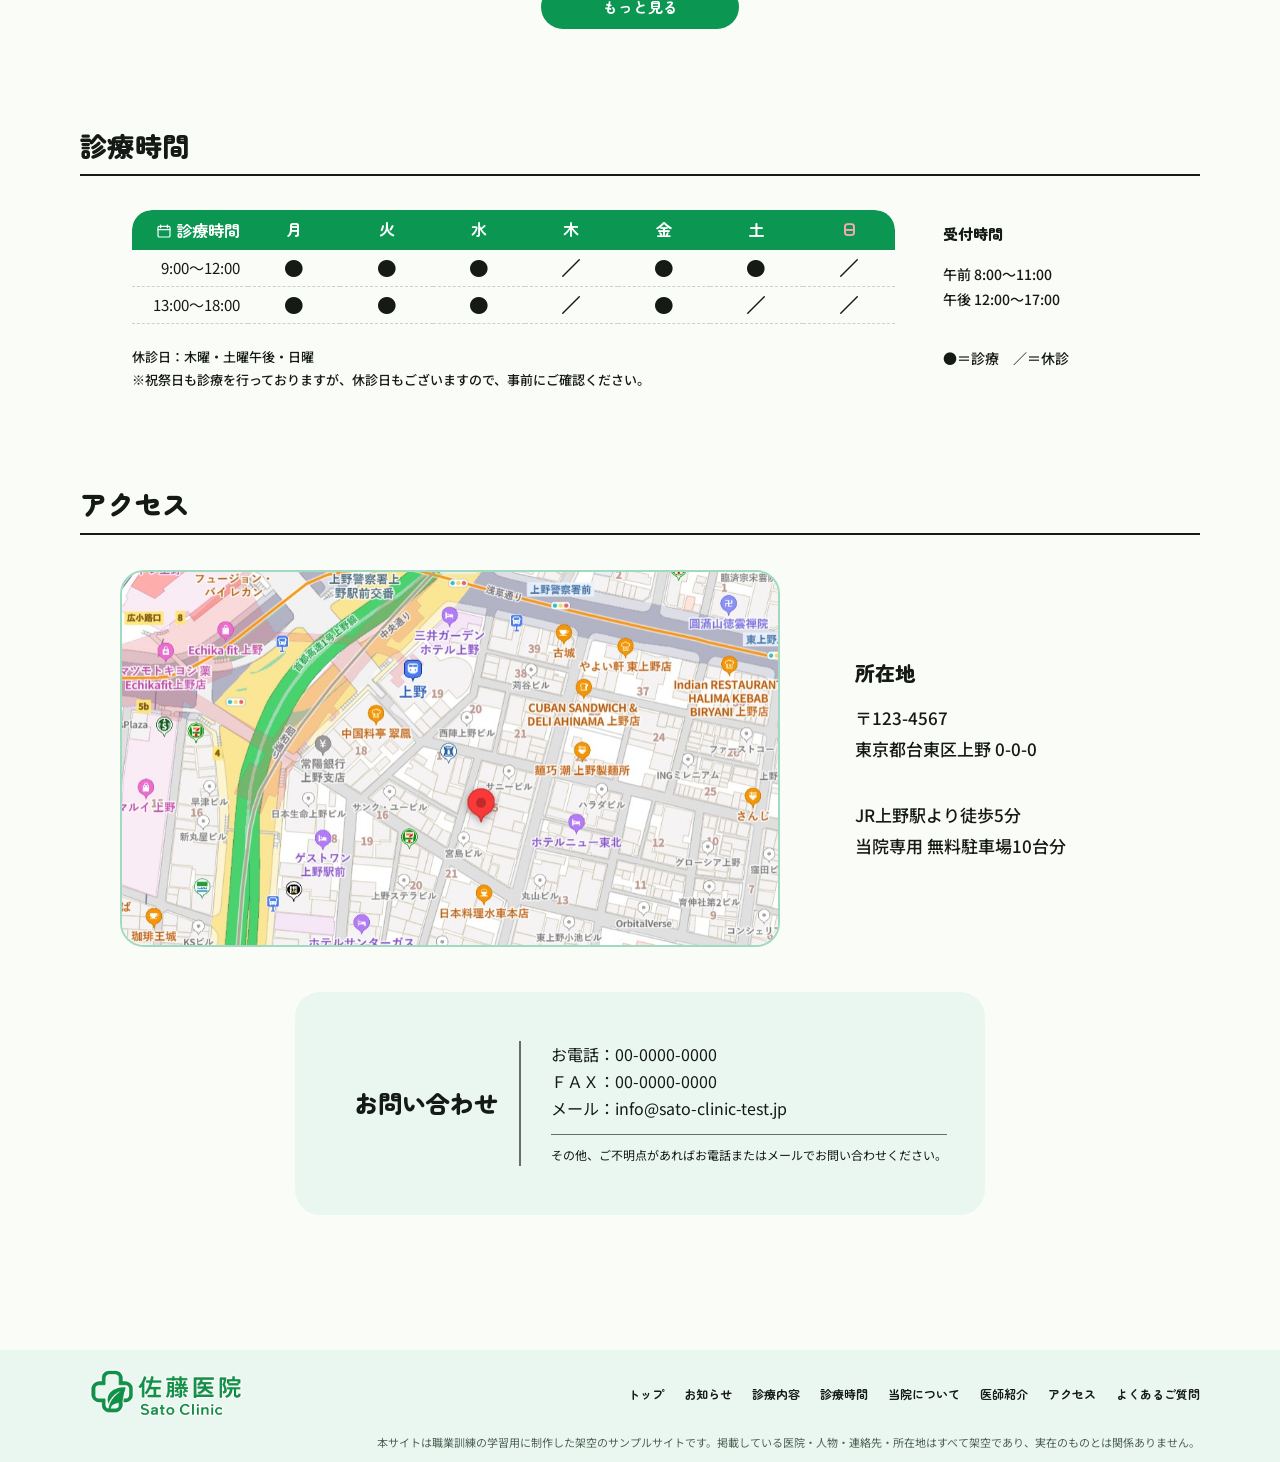
==== commit 272b883c: "支給画像以外の画像フォルダが生成されていたため、imgの支給画像フォルダに統合" ====
--- a/index.html
+++ b/index.html
@@ -14,7 +14,7 @@
 <body id="top">
   <header class="site-header">
     <div class="header-inner container">
-      <a href="./index.html" class="site-logo" aria-label="佐藤医院 トップページ"><img src="./assets/Logo/logo.png" alt="佐藤医院 Sato Clinic" width="500" height="150"></a>
+      <a href="./index.html" class="site-logo" aria-label="佐藤医院 トップページ"><img src="./img/Logo/logo.png" alt="佐藤医院 Sato Clinic" width="500" height="150"></a>
       <nav class="desktop-nav" aria-label="メインナビゲーション">
         <a href="./index.html">トップ</a>
         <a href="./news.html">お知らせ</a>
@@ -38,7 +38,7 @@
 
   <main>
     <section class="hero" aria-label="佐藤医院のご案内">
-      <img class="hero-photo" src="./assets/Patient_Image/patient_10.jpg" alt="医師が子どもに優しく声をかけながら診察している様子" fetchpriority="high">
+      <img class="hero-photo" src="./img/Patient_Image/patient_10.jpg" alt="医師が子どもに優しく声をかけながら診察している様子" fetchpriority="high">
       <div class="hero-content container">
         <div class="hero-message">
           <h1>地域に根ざした医療</h1>
@@ -50,8 +50,8 @@
         </div>
       </div>
       <div class="hero-cta container">
-        <a class="cta cta-phone" href="tel:0000000000"><img class="cta-icon cta-icon-phone" src="./assets/icons/電話アイコン.png" alt="" width="33" height="33"><span>00-0000-0000</span><span aria-hidden="true" class="chevron">›</span></a>
-        <a class="cta cta-book" href="#contact" aria-label="Web予約のご案内（お問い合わせへ）"><img class="cta-icon" src="./assets/icons/icon1.png" alt="" width="33" height="33"><span>Web予約</span><span aria-hidden="true" class="chevron">›</span></a>
+        <a class="cta cta-phone" href="tel:0000000000"><img class="cta-icon cta-icon-phone" src="./img/Logo/電話アイコン.png" alt="" width="33" height="33"><span>00-0000-0000</span><span aria-hidden="true" class="chevron">›</span></a>
+        <a class="cta cta-book" href="#contact" aria-label="Web予約のご案内（お問い合わせへ）"><img class="cta-icon" src="./img/Logo/icon1.png" alt="" width="33" height="33"><span>Web予約</span><span aria-hidden="true" class="chevron">›</span></a>
         <a class="cta cta-access" href="#access"><svg viewBox="0 0 24 24" aria-hidden="true"><path d="M12 22s7-6.3 7-13a7 7 0 0 0-14 0c0 6.7 7 13 7 13Z"/><circle cx="12" cy="9" r="2.5"/></svg><span>アクセス</span><span aria-hidden="true" class="chevron">›</span></a>
       </div>
     </section>
@@ -76,7 +76,7 @@
     <section class="greeting section container" id="greeting">
       <h2 class="section-title rule-title">ご挨拶</h2>
       <div class="greeting-layout">
-        <img class="greeting-photo" src="./assets/Doctor_Image/sato_taro_portrait.jpg" alt="院長 佐藤太郎">
+        <svg class="source-photo greeting-photo" role="img" aria-label="院長 佐藤太郎" viewBox="1190 10 1230 1490" preserveAspectRatio="xMidYMid slice"><image href="./img/Doctor_Image/sato_taro.jpg" width="2688" height="1536"/></svg>
         <div class="greeting-copy">
           <div class="greeting-sign mobile-sign"><span class="greeting-sign-role">院長</span>　<span class="greeting-sign-name">佐藤 太郎</span></div>
           <p>こんにちは。佐藤医院の院長、佐藤太郎と申します。当院のホームページをご覧いただき、ありがとうございます。</p>
@@ -92,10 +92,10 @@
       <h2 class="section-title rule-title">診療内容</h2>
       <p class="section-intro">当院では、地域の皆様の健康を支えるため、幅広い内科診療を行っております。日常的な体調管理から、各種の検査や治療に至るまで、どんなお悩みもお気軽にご相談ください。</p>
       <div class="service-grid">
-        <a class="service-card" href="./services.html#general"><div class="service-icon"><img src="./assets/icons/general.png" alt=""></div><div class="service-copy"><h3>一般内科診療</h3><p>風邪や発熱、喉の痛み、頭痛、腹痛などの症状を中心に、一般的な体調不良の診療を行っています。また、原因不明の不調や軽い症状であっても、早期診断に努めております。</p></div><span class="mobile-card-arrow" aria-hidden="true"></span></a>
-        <a class="service-card" href="./services.html#lifestyle"><div class="service-icon"><img src="./assets/icons/lifestyle.png" alt=""></div><div class="service-copy"><h3>生活習慣病の診断・治療</h3><p>高血圧症、糖尿病、脂質異常症（高コレステロール血症）、メタボリック症候群など、生活習慣病の診断と治療を行います。病気の進行を予防し、健康維持のための生活指導や薬物療法を行います。</p></div><span class="mobile-card-arrow" aria-hidden="true"></span></a>
-        <a class="service-card" href="./services.html#digestive"><div class="service-icon"><img src="./assets/icons/digestive.png" alt=""></div><div class="service-copy"><h3>消化器系の診療</h3><p>胃痛、胃もたれ、胸やけ、便秘、下痢などの消化器系の不調に対応しています。必要に応じて胃カメラや超音波検査などを実施し、胃腸の健康をサポートします。</p></div><span class="mobile-card-arrow" aria-hidden="true"></span></a>
-        <a class="service-card" href="./services.html#respiratory"><div class="service-icon"><img src="./assets/icons/respiratory.png" alt=""></div><div class="service-copy"><h3>呼吸器系の診療</h3><p>咳、息切れ、胸の痛みなど、呼吸器系の症状について診療を行っています。季節性の喘息やアレルギー性鼻炎、慢性閉塞性肺疾患（COPD）などにも対応し、適切な治療と予防をサポートします。</p></div><span class="mobile-card-arrow" aria-hidden="true"></span></a>
+        <a class="service-card" href="./services.html#general"><div class="service-icon"><img src="./img/Logo/一般.png" alt=""></div><div class="service-copy"><h3>一般内科診療</h3><p>風邪や発熱、喉の痛み、頭痛、腹痛などの症状を中心に、一般的な体調不良の診療を行っています。また、原因不明の不調や軽い症状であっても、早期診断に努めております。</p></div><span class="mobile-card-arrow" aria-hidden="true"></span></a>
+        <a class="service-card" href="./services.html#lifestyle"><div class="service-icon"><img src="./img/Logo/生活習慣.png" alt=""></div><div class="service-copy"><h3>生活習慣病の診断・治療</h3><p>高血圧症、糖尿病、脂質異常症（高コレステロール血症）、メタボリック症候群など、生活習慣病の診断と治療を行います。病気の進行を予防し、健康維持のための生活指導や薬物療法を行います。</p></div><span class="mobile-card-arrow" aria-hidden="true"></span></a>
+        <a class="service-card" href="./services.html#digestive"><div class="service-icon"><img src="./img/Logo/胃腸.png" alt=""></div><div class="service-copy"><h3>消化器系の診療</h3><p>胃痛、胃もたれ、胸やけ、便秘、下痢などの消化器系の不調に対応しています。必要に応じて胃カメラや超音波検査などを実施し、胃腸の健康をサポートします。</p></div><span class="mobile-card-arrow" aria-hidden="true"></span></a>
+        <a class="service-card" href="./services.html#respiratory"><div class="service-icon"><img src="./img/Logo/呼吸器.png" alt=""></div><div class="service-copy"><h3>呼吸器系の診療</h3><p>咳、息切れ、胸の痛みなど、呼吸器系の症状について診療を行っています。季節性の喘息やアレルギー性鼻炎、慢性閉塞性肺疾患（COPD）などにも対応し、適切な治療と予防をサポートします。</p></div><span class="mobile-card-arrow" aria-hidden="true"></span></a>
       </div>
       <div class="section-action"><a class="pill-link" href="./services.html">もっと見る</a></div>
     </section>
@@ -103,7 +103,7 @@
     <section class="about section container" id="about">
       <h2 class="section-title rule-title">当院について</h2>
       <div class="about-visual">
-        <img src="./assets/Hospital_Exterior/hospital_1.jpg" alt="佐藤医院の外観イメージ">
+        <img src="./img/Hospital_Exterior/hospital_1.jpg" alt="佐藤医院の外観イメージ">
         <div class="about-description">
           <p>佐藤医院は、地域の皆様の健康を守り、より良い生活をサポートすることを使命としています。創立以来、私たちは「患者様一人ひとりに寄り添った診療」を大切にし、地域密着型の医療を提供してまいりました。今後も、皆様の健康維持と病気予防に貢献するため、より良い医療サービスを提供し続けることをお約束いたします。</p>
           <a class="pill-link" href="./about.html">もっと見る</a>
@@ -115,10 +115,10 @@
       <h2 class="section-title rule-title">スタッフ紹介</h2>
       <p class="section-intro">地域の皆様に安心してご来院いただけるよう、スタッフ一同、誠心誠意対応いたします。それぞれの専門性と温かさを活かし、皆様の健康を支えるパートナーとしてお力になれるよう努めてまいります。</p>
       <div class="staff-grid">
-        <a class="staff-card" href="./about.html#staff-sato"><img src="./assets/Doctor_Image/sato_taro_square.jpg" alt="佐藤 太郎"><div class="staff-copy"><span class="staff-role">院長</span><h3>佐藤 太郎</h3><p>患者様にとって気軽に相談できる「かかりつけ医」を目指しています。どんな小さな不安でも、まずはご相談ください。</p></div><span class="mobile-card-arrow" aria-hidden="true"></span></a>
-        <a class="staff-card" href="./about.html#staff-suzuki"><img src="./assets/Doctor_Image/suzuki_mari_square.jpg" alt="鈴木 真理"><div class="staff-copy"><span class="staff-role">看護師長</span><h3>鈴木 真理</h3><p>安心して治療を受けていただけるよう、いつも笑顔でお待ちしています。些細なことでもお気軽にご相談ください。</p></div><span class="mobile-card-arrow" aria-hidden="true"></span></a>
-        <a class="staff-card" href="./about.html#staff-takahashi"><img src="./assets/Doctor_Image/takahashi_yumi_square.jpg" alt="高橋 由美"><div class="staff-copy"><span class="staff-role">臨床検査技師</span><h3>高橋 由美</h3><p>検査は不安が伴うこともありますが、できるだけリラックスしていただけるよう、優しく丁寧な対応を心がけています。</p></div><span class="mobile-card-arrow" aria-hidden="true"></span></a>
-        <a class="staff-card" href="./about.html#staff-yamamoto"><img src="./assets/Doctor_Image/yamamoto_hana_square.jpg" alt="山本 花"><div class="staff-copy"><span class="staff-role">医療事務</span><h3>山本 花</h3><p>皆様に気持ちよくご利用いただけるよう、笑顔と真心を大切にしております。初めての方もどうぞ安心してお越しください。</p></div><span class="mobile-card-arrow" aria-hidden="true"></span></a>
+        <a class="staff-card" href="./about.html#staff-sato"><svg class="source-photo" role="img" aria-label="佐藤 太郎" viewBox="1310 80 1050 1050" preserveAspectRatio="xMidYMid slice"><image href="./img/Doctor_Image/sato_taro.jpg" width="2688" height="1536"/></svg><div class="staff-copy"><span class="staff-role">院長</span><h3>佐藤 太郎</h3><p>患者様にとって気軽に相談できる「かかりつけ医」を目指しています。どんな小さな不安でも、まずはご相談ください。</p></div><span class="mobile-card-arrow" aria-hidden="true"></span></a>
+        <a class="staff-card" href="./about.html#staff-suzuki"><svg class="source-photo" role="img" aria-label="鈴木 真理" viewBox="1340 35 1040 1040" preserveAspectRatio="xMidYMid slice"><image href="./img/Doctor_Image/suzuki_mari.jpg" width="2688" height="1536"/></svg><div class="staff-copy"><span class="staff-role">看護師長</span><h3>鈴木 真理</h3><p>安心して治療を受けていただけるよう、いつも笑顔でお待ちしています。些細なことでもお気軽にご相談ください。</p></div><span class="mobile-card-arrow" aria-hidden="true"></span></a>
+        <a class="staff-card" href="./about.html#staff-takahashi"><svg class="source-photo" role="img" aria-label="高橋 由美" viewBox="740 25 1050 1050" preserveAspectRatio="xMidYMid slice"><image href="./img/Doctor_Image/takahashi_yumi.jpg" width="2688" height="1536"/></svg><div class="staff-copy"><span class="staff-role">臨床検査技師</span><h3>高橋 由美</h3><p>検査は不安が伴うこともありますが、できるだけリラックスしていただけるよう、優しく丁寧な対応を心がけています。</p></div><span class="mobile-card-arrow" aria-hidden="true"></span></a>
+        <a class="staff-card" href="./about.html#staff-yamamoto"><svg class="source-photo" role="img" aria-label="山本 花" viewBox="75 0 1085 1085" preserveAspectRatio="xMidYMid slice"><image href="./img/Doctor_Image/yamamoto_hana.jpg" width="2688" height="1536"/></svg><div class="staff-copy"><span class="staff-role">医療事務</span><h3>山本 花</h3><p>皆様に気持ちよくご利用いただけるよう、笑顔と真心を大切にしております。初めての方もどうぞ安心してお越しください。</p></div><span class="mobile-card-arrow" aria-hidden="true"></span></a>
       </div>
       <div class="section-action"><a class="pill-link" href="./about.html#staff">もっと見る</a></div>
     </section>
@@ -132,12 +132,12 @@
 
     <section class="access section container" id="access">
       <h2 class="section-title rule-title">アクセス</h2>
-      <div class="access-layout"><a class="map-link" href="https://www.google.com/maps/search/?api=1&query=%E6%9D%B1%E4%BA%AC%E9%83%BD%E5%8F%B0%E6%9D%B1%E5%8C%BA%E4%B8%8A%E9%87%8E" target="_blank" rel="noopener noreferrer" aria-label="上野周辺の地図を開く（所在地は架空です）"><img src="./assets/map.jpg" alt="佐藤医院の所在地イメージマップ（架空の位置を示す参考画像）"></a>
+      <div class="access-layout"><a class="map-link" href="https://www.google.com/maps/search/?api=1&query=%E6%9D%B1%E4%BA%AC%E9%83%BD%E5%8F%B0%E6%9D%B1%E5%8C%BA%E4%B8%8A%E9%87%8E" target="_blank" rel="noopener noreferrer" aria-label="上野周辺の地図を開く（所在地は架空です）"><img src="./img/map.jpg" alt="佐藤医院の所在地イメージマップ（架空の位置を示す参考画像）"></a>
         <div class="access-copy"><h3>所在地</h3><address>〒123-4567<br>東京都台東区上野 0-0-0</address><p>JR上野駅より徒歩5分<br>当院専用 無料駐車場10台分</p></div></div>
       <div class="contact-box" id="contact"><h3>お問い合わせ</h3><div><p>お電話：<a href="tel:0000000000">00-0000-0000</a><br>ＦＡＸ：00-0000-0000<br>メール：<a href="mailto:info@sato-clinic-test.jp">info@sato-clinic-test.jp</a></p><p class="contact-note">その他、ご不明点があればお電話またはメールでお問い合わせください。</p></div></div>
     </section>
   </main>
 
-  <footer class="site-footer"><div class="container footer-inner"><a href="./index.html" class="footer-logo" aria-label="佐藤医院 トップページ"><img src="./assets/Logo/logo.png" alt="佐藤医院 Sato Clinic" width="500" height="150"></a><nav aria-label="フッターナビゲーション"><a href="./index.html">トップ</a><a href="./news.html">お知らせ</a><a href="./services.html">診療内容</a><a href="./hours-access.html">診療時間</a><a href="./about.html">当院について</a><a href="./about.html#staff">医師紹介</a><a href="./hours-access.html#access">アクセス</a><a href="./faq.html">よくあるご質問</a></nav></div><p class="footer-notice container">本サイトは職業訓練の学習用に制作した架空のサンプルサイトです。掲載している医院・人物・連絡先・所在地はすべて架空であり、実在のものとは関係ありません。</p></footer>
+  <footer class="site-footer"><div class="container footer-inner"><a href="./index.html" class="footer-logo" aria-label="佐藤医院 トップページ"><img src="./img/Logo/logo.png" alt="佐藤医院 Sato Clinic" width="500" height="150"></a><nav aria-label="フッターナビゲーション"><a href="./index.html">トップ</a><a href="./news.html">お知らせ</a><a href="./services.html">診療内容</a><a href="./hours-access.html">診療時間</a><a href="./about.html">当院について</a><a href="./about.html#staff">医師紹介</a><a href="./hours-access.html#access">アクセス</a><a href="./faq.html">よくあるご質問</a></nav></div><p class="footer-notice container">本サイトは職業訓練の学習用に制作した架空のサンプルサイトです。掲載している医院・人物・連絡先・所在地はすべて架空であり、実在のものとは関係ありません。</p></footer>
 </body>
 </html>
--- a/css/style.css
+++ b/css/style.css
@@ -6,6 +6,7 @@
 a{color:inherit;text-decoration:none}
 a:focus-visible,summary:focus-visible{outline:3px solid #177abc;outline-offset:3px}
 img{display:block;max-width:100%}
+.source-photo{display:block;max-width:100%;overflow:hidden}
 svg{width:1.3em;height:1.3em;fill:none;stroke:currentColor;stroke-linecap:round;stroke-linejoin:round;stroke-width:1.8}
 h1,h2,h3,p{margin-top:0}
 h1,h2,h3,h4,h5,h6,b,strong,.site-header,.greeting-copy,.about-description p{font-family:var(--font-rounded)}
@@ -81,7 +82,7 @@
 .mobile-sign{display:none}
 .services{margin-top:80px}
 .services .section-title{margin-bottom:13px}
-.section-intro{font-size:16px;line-height:1.7;font-weight:500;margin-bottom:48px}
+.section-intro{font-size:18px;line-height:1.7;font-weight:500;margin-bottom:48px}
 .service-grid{display:grid;grid-template-columns:1fr 1fr;gap:30px 34px}
 .service-card{display:grid;grid-template-columns:200px 1fr;gap:20px;align-items:start;min-height:200px}
 .service-icon{width:200px;height:200px;background:var(--pale);border-radius:30px;display:flex;align-items:center;justify-content:center;overflow:hidden}
@@ -103,7 +104,7 @@
 .staff .section-intro{margin-bottom:44px}
 .staff-grid{display:grid;grid-template-columns:1fr 1fr;column-gap:45px;row-gap:26px;padding-inline:62px}
 .staff-card{display:grid;grid-template-columns:210px 1fr;gap:24px;align-items:center;min-height:210px}
-.staff-card>img{width:210px;height:210px;border-radius:25px;object-fit:cover;object-position:center}
+.staff-card>img,.staff-card>.source-photo{width:210px;height:210px;border-radius:25px;object-fit:cover;object-position:center}
 .staff-role{display:block;font-size:14px;font-weight:700;font-family:var(--font-rounded);margin-bottom:3px}
 .staff-copy h3{font-size:calc(21px + 2pt);font-weight:800;font-family:var(--font-rounded);line-height:1.35;margin-bottom:19px}
 .staff-copy p{font-size:calc(20px - 2pt);font-weight:500;line-height:1.55;margin:0}
@@ -166,7 +167,7 @@
 .detail-service p{margin-bottom:0}
 .about-details{display:grid;grid-template-columns:1fr 1fr;gap:50px}
 .staff-detail{display:grid;grid-template-columns:210px 1fr;gap:30px;padding:25px 0;border-bottom:1px solid #dce5de;scroll-margin-top:120px}
-.staff-detail img{width:210px;height:210px;object-fit:cover;border-radius:20px}
+.staff-detail img,.staff-detail .source-photo{width:210px;height:210px;object-fit:cover;border-radius:20px}
 .staff-detail h3{margin:0 0 12px}
 .staff-detail p{margin-bottom:10px}
 .faq-item{border-bottom:1px solid #d7e1d9;padding:20px 0}
@@ -183,7 +184,7 @@
  .cta{font-size:18px;gap:10px}.cta-access{font-size:13px}
  .greeting-layout{grid-template-columns:42% 1fr;gap:30px;padding:0}.greeting-photo{height:530px}.greeting-copy{font-size:19px}
  .service-card{grid-template-columns:135px 1fr;min-height:140px}.service-icon{width:135px;height:135px}.service-copy h3{font-size:calc(17px + 2pt)}.service-copy p{font-size:calc(18px - 2pt)}
- .staff-grid{padding-inline:0;gap:20px}.staff-card{grid-template-columns:150px 1fr;min-height:150px;gap:15px}.staff-card>img{width:150px;height:150px}.staff-copy h3{font-size:calc(17px + 2pt)}.staff-copy p{font-size:calc(18px - 2pt)}
+ .staff-grid{padding-inline:0;gap:20px}.staff-card{grid-template-columns:150px 1fr;min-height:150px;gap:15px}.staff-card>img,.staff-card>.source-photo{width:150px;height:150px}.staff-copy h3{font-size:calc(17px + 2pt)}.staff-copy p{font-size:calc(18px - 2pt)}
  .hours-layout{padding-inline:0;gap:28px}.access-layout{grid-template-columns:60% 1fr;padding:0;gap:45px}
 }
 @media(max-width:700px){
@@ -254,7 +255,7 @@
  .greeting-copy .desktop-sign{display:none}
  .services{margin-top:64px}
  .services .section-title{margin-bottom:12px}
- .section-intro{font-size:12px;font-weight:500;line-height:1.7;margin:0 3px 15px}
+ .section-intro{font-size:14px;font-weight:500;line-height:1.7;margin:0 3px 15px}
  .service-grid{gap:9px;grid-template-columns:1fr 1fr}
  .service-card{display:flex;flex-direction:column;align-items:center;justify-content:center;gap:5px;min-height:157px;padding:16px 7px 12px;border-radius:22px;background:var(--pale);text-align:center}
  .service-icon{width:76px;height:76px;border-radius:50%;background:#fff;overflow:hidden}
@@ -275,7 +276,7 @@
  .staff .section-intro{margin-bottom:17px}
  .staff-grid{padding:0;column-gap:9px;row-gap:9px}
  .staff-card{display:flex;flex-direction:column;justify-content:center;gap:7px;min-height:150px;background:var(--pale);border-radius:22px;text-align:center;padding:12px 4px}
- .staff-card>img{width:80px;height:80px;object-fit:cover;border-radius:50%}
+ .staff-card>img,.staff-card>.source-photo{width:80px;height:80px;object-fit:cover;border-radius:50%}
  .staff-copy{display:flex;flex-wrap:wrap;justify-content:center;align-items:baseline;gap:3px}
  .staff-role{display:inline;font-size:11px;font-weight:700;font-family:var(--font-rounded);margin:0}
  .staff-copy h3{display:inline;font-size:calc(13px + 2pt);line-height:1.4;margin:0;font-weight:800;font-family:var(--font-rounded);white-space:nowrap}
@@ -329,7 +330,7 @@
  .detail-service h2{font-size:16px}
  .about-details{grid-template-columns:1fr;gap:10px}
  .staff-detail{grid-template-columns:95px 1fr;gap:13px}
- .staff-detail img{width:95px;height:100px}
+ .staff-detail img,.staff-detail .source-photo{width:95px;height:100px}
  .staff-detail h3{font-size:16px}
  .staff-detail p{font-size:12px}
  .faq-item dt{font-size:14px}.faq-item dd{font-size:12px}
@@ -358,13 +359,13 @@
  .greeting-copy{font-size:14px;line-height:1.46}
  .greeting-copy .mobile-sign{margin:13px auto 10px}
  .services{margin-top:48px}
- .services .section-intro{font-size:11px;line-height:1.55}
+ .services .section-intro{font-size:13px;line-height:1.55}
  .service-card{min-height:147px;padding:11px 6px 9px}
  .about{margin-top:46px}
  .about-visual>img{height:207px}
  .about-description{font-size:13.5px;line-height:1.55;padding:12px 15px 0}
  .staff{margin-top:45px}
- .staff .section-intro{font-size:11.5px;line-height:1.55}
+ .staff .section-intro{font-size:13.5px;line-height:1.55}
  .staff-card{min-height:143px;padding:9px 4px}
  .hours{margin-top:47px}
  .access{margin-top:43px;margin-bottom:34px}
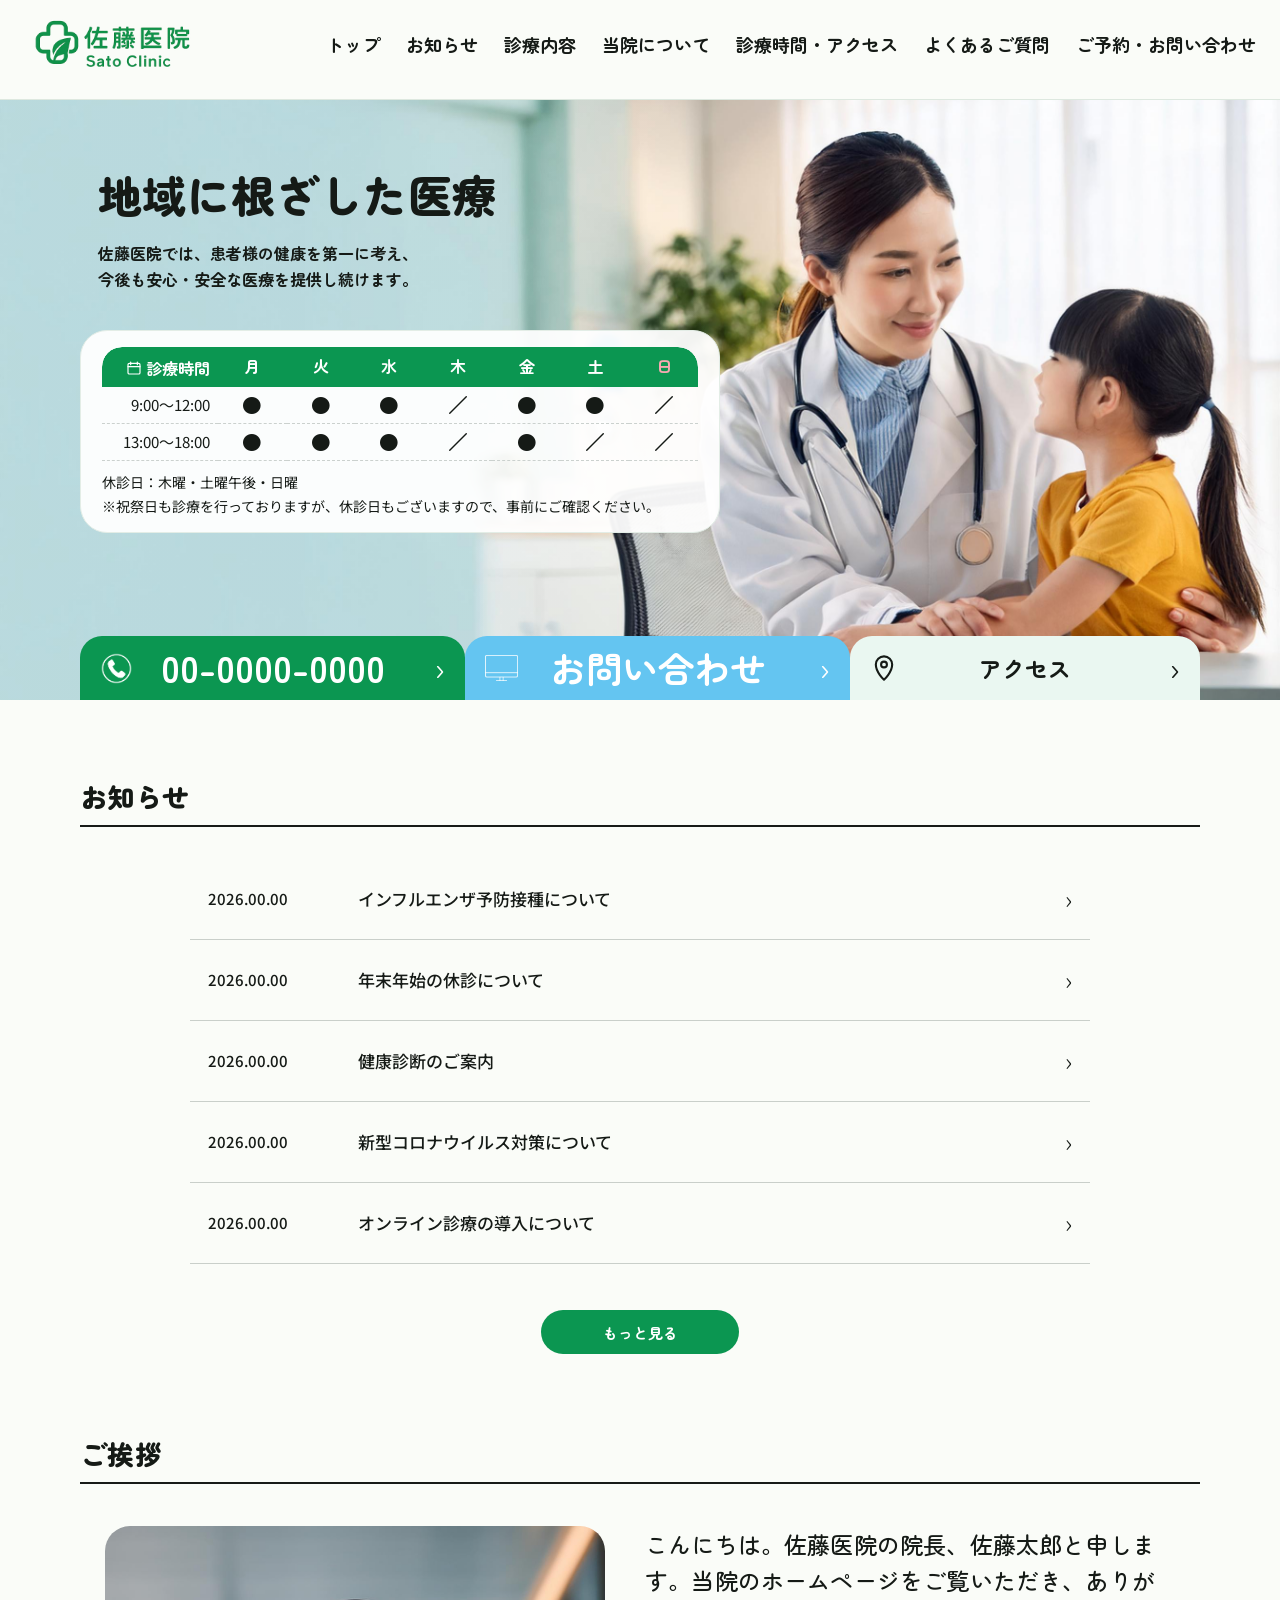
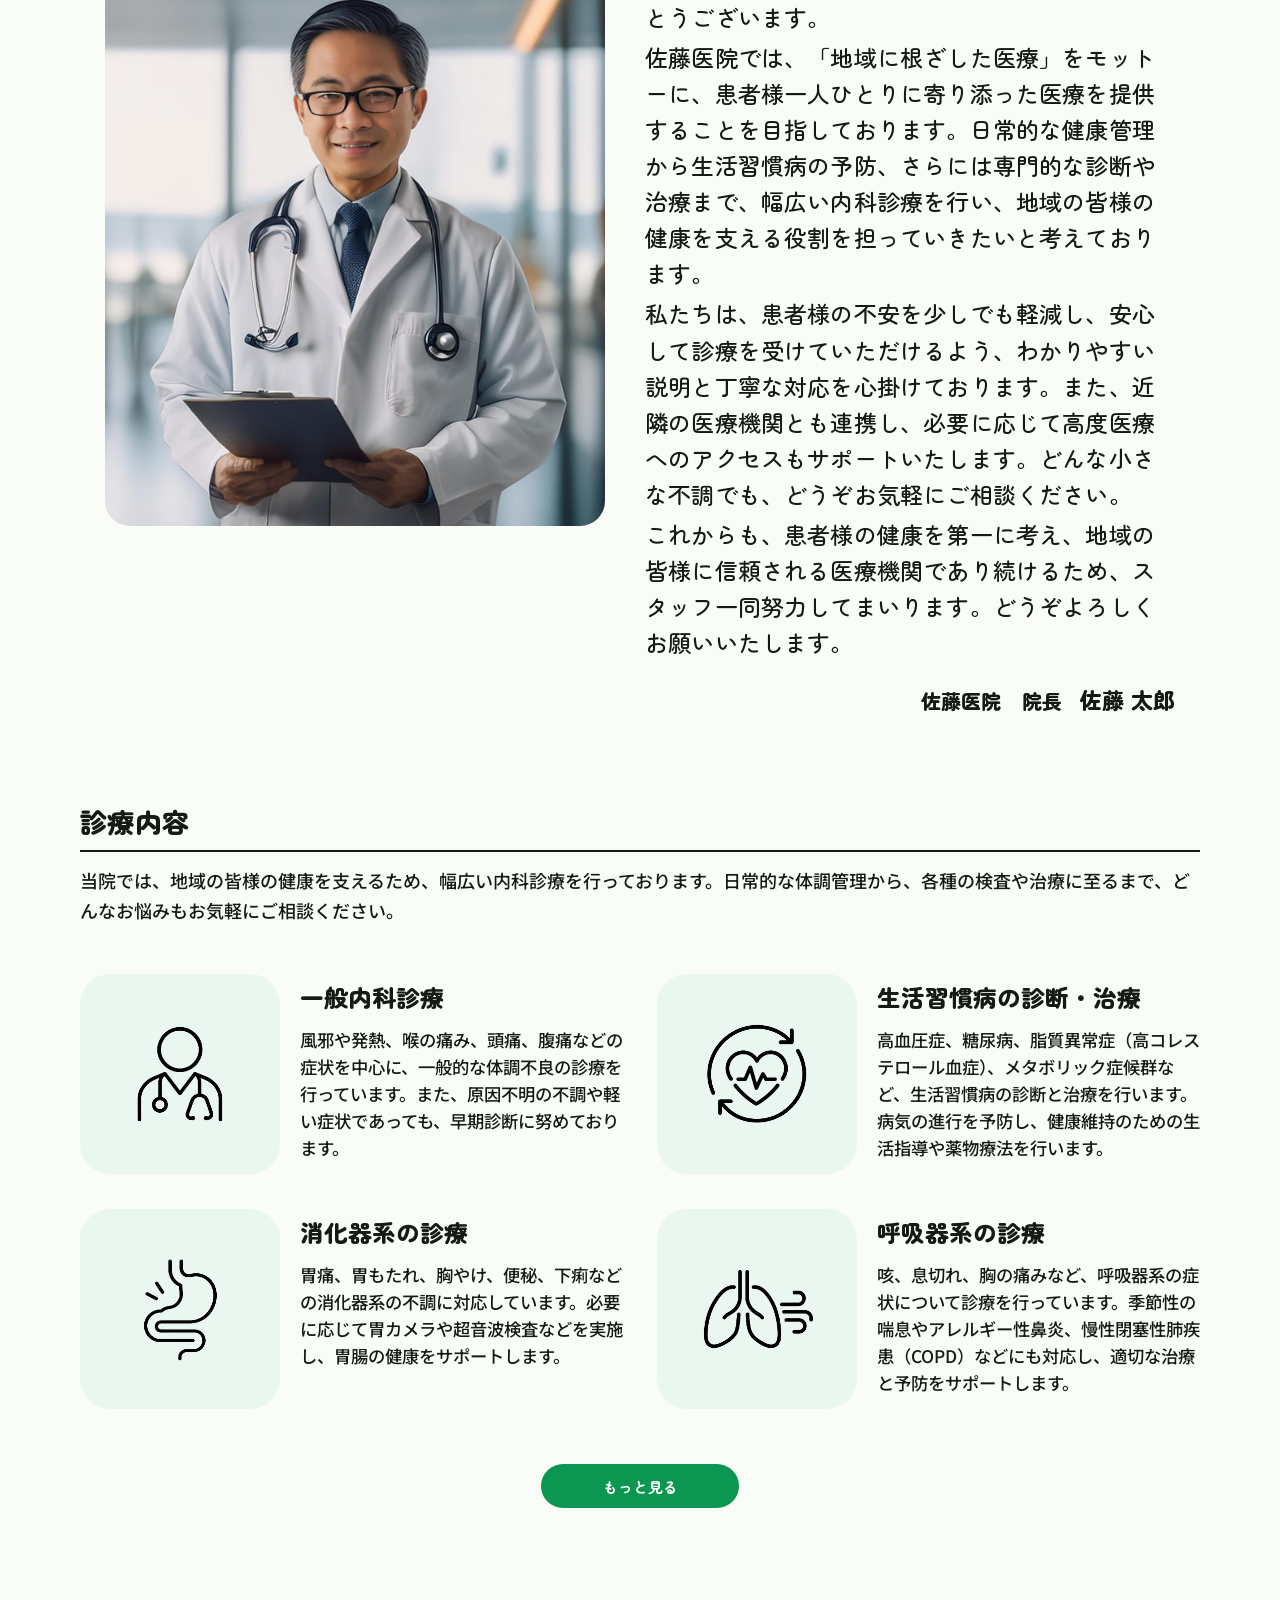
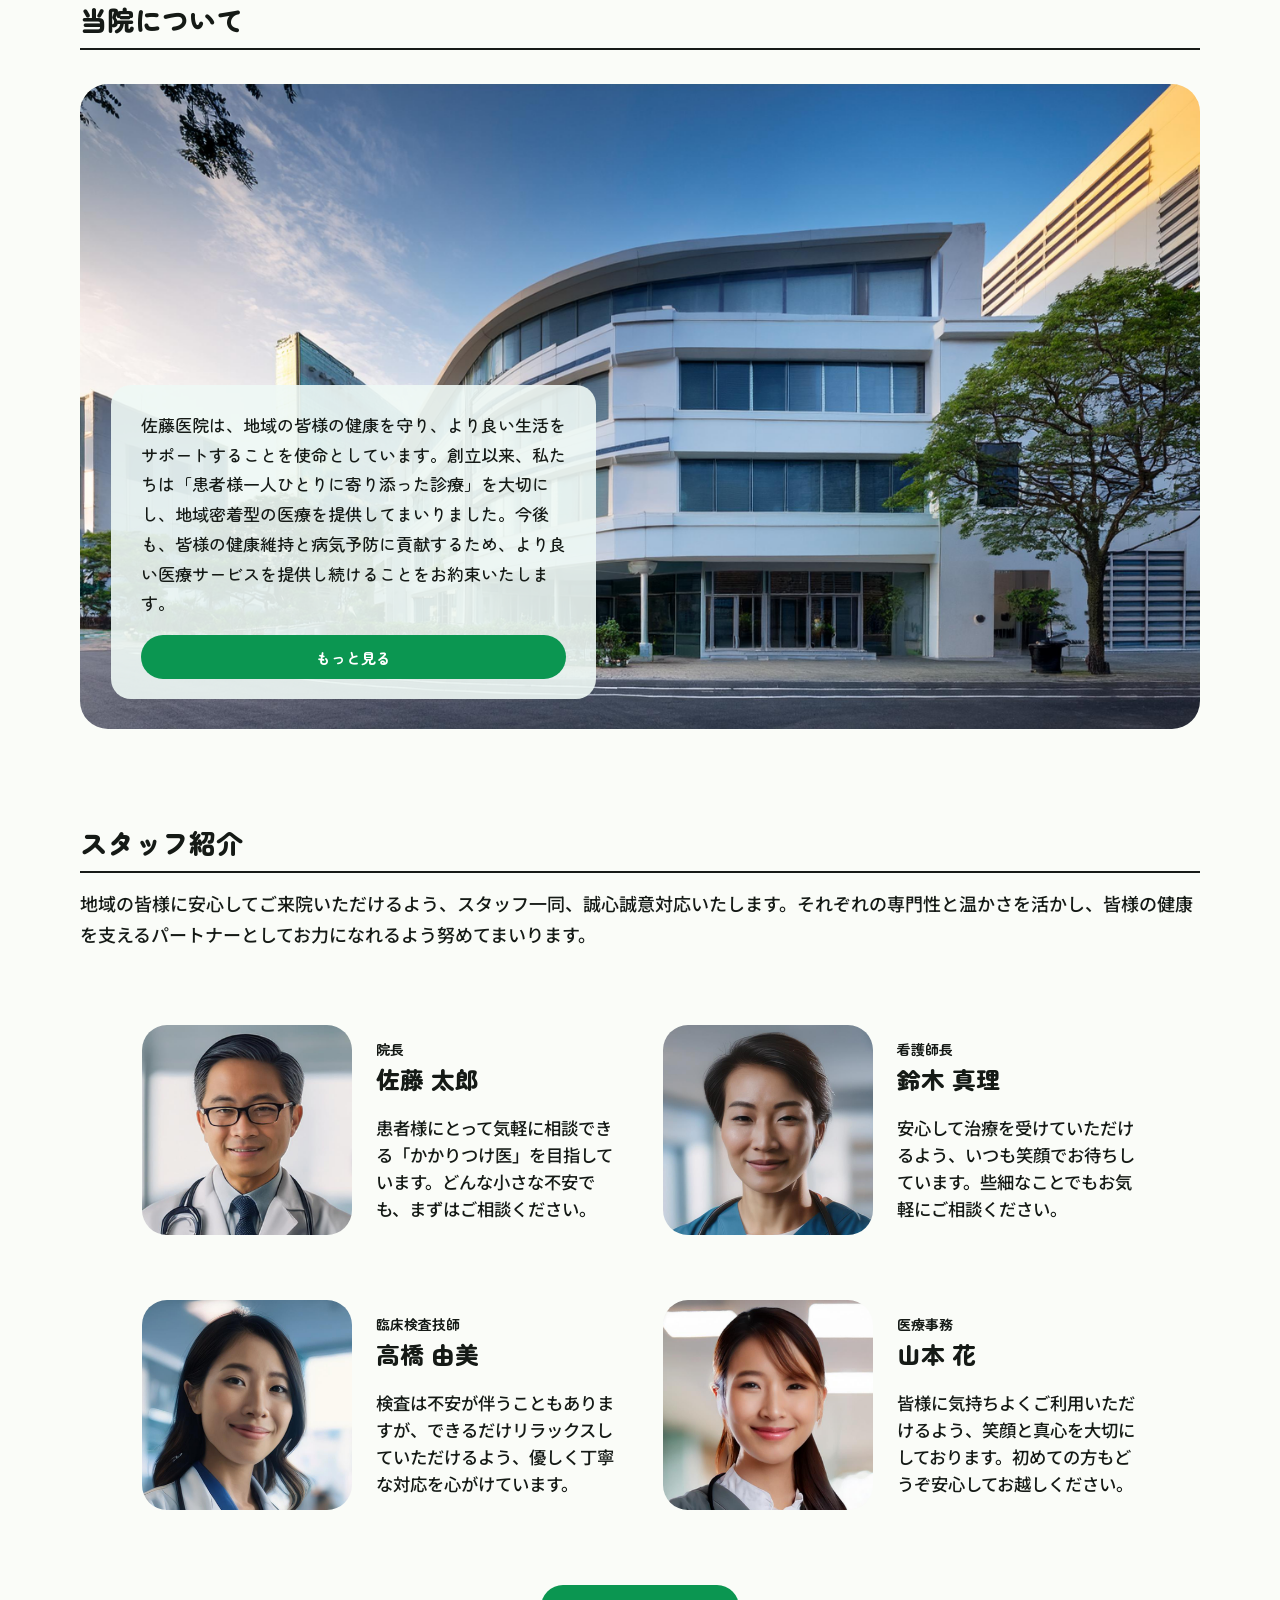
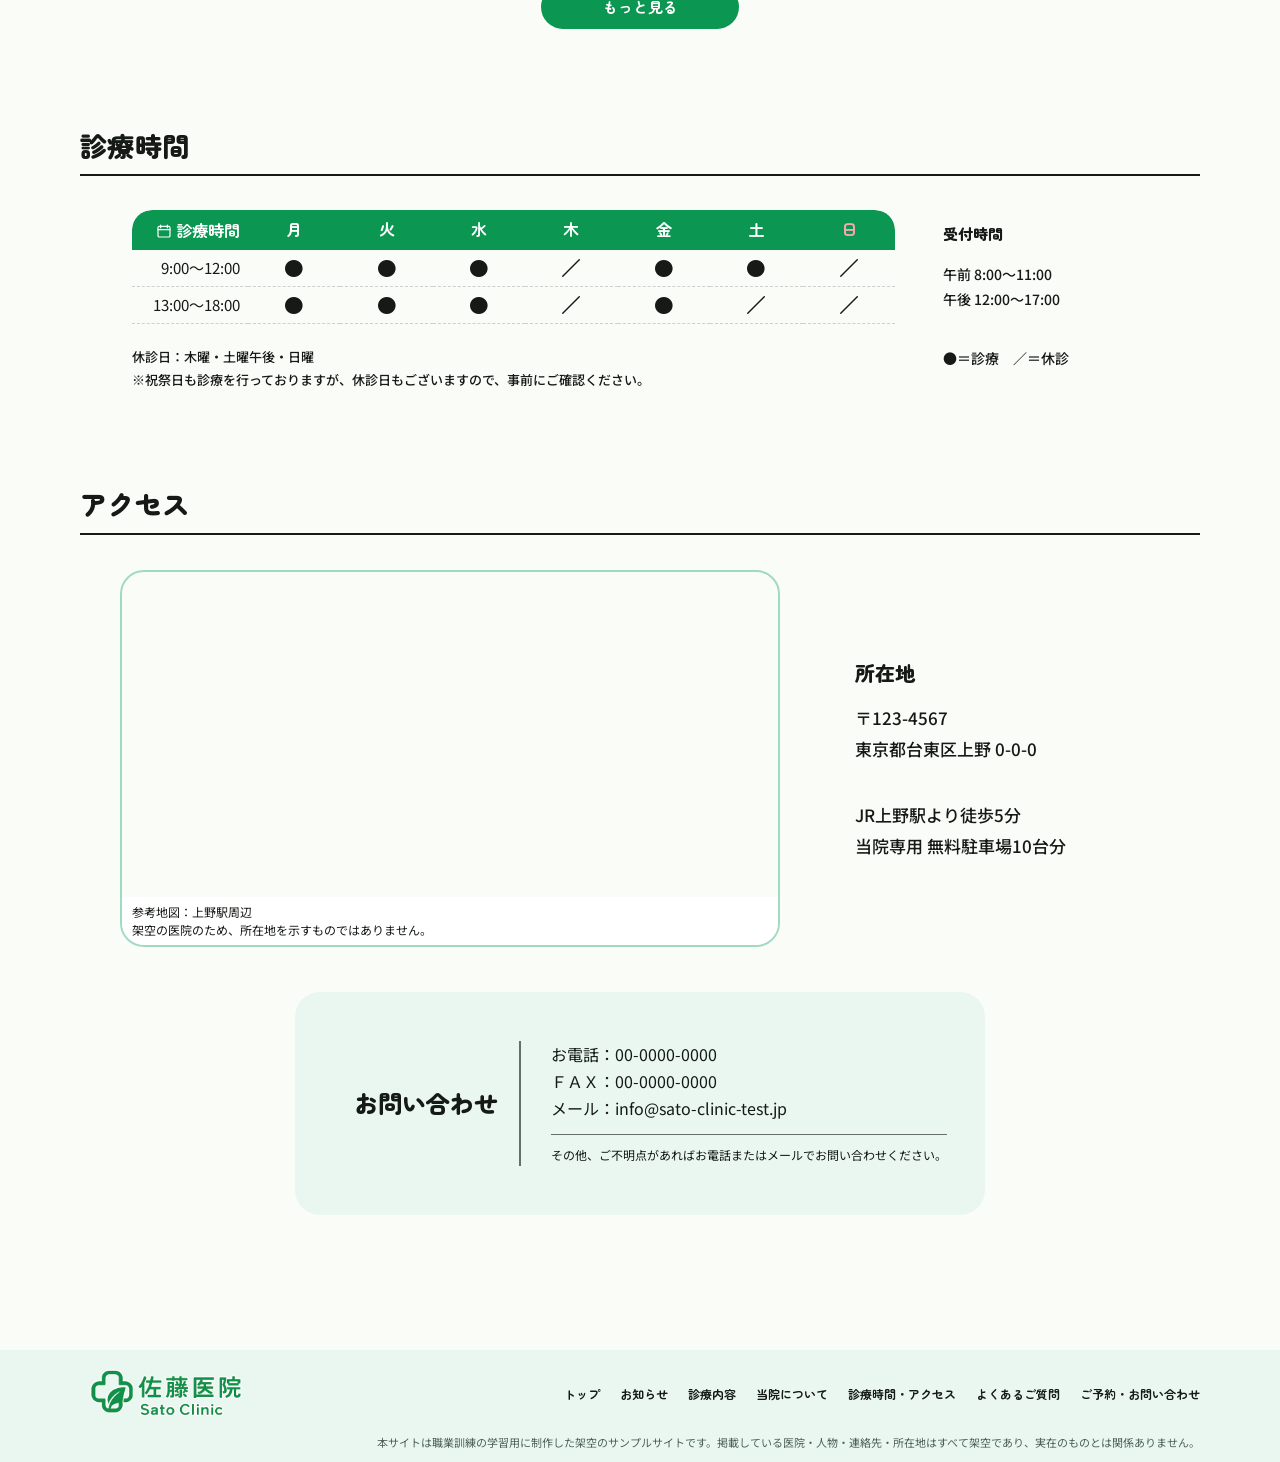
==== commit 1c7e3514: "各ページの構成を適用" ====
--- a/index.html
+++ b/index.html
@@ -19,19 +19,21 @@
         <a href="./index.html">トップ</a>
         <a href="./news.html">お知らせ</a>
         <a href="./services.html">診療内容</a>
-        <a href="./hours-access.html">診療時間</a>
         <a href="./about.html">当院について</a>
-        <a href="./about.html#staff">医師紹介</a>
-        <a href="./hours-access.html#access">アクセス</a>
+        <a href="./hours-access.html">診療時間・アクセス</a>
         <a href="./faq.html">よくあるご質問</a>
+        <a href="./index.html#contact">ご予約・お問い合わせ</a>
       </nav>
       <details class="mobile-nav"><summary aria-label="メニューを開く"><span></span><span></span><span></span></summary>
         <nav class="mobile-menu" aria-label="モバイルナビゲーション">
-          <a href="./index.html">トップ</a><a href="./news.html">お知らせ</a>
-          <a href="./services.html">診療内容</a><a href="./hours-access.html">診療時間</a>
-          <a href="./about.html">当院について</a><a href="./about.html#staff">医師紹介</a>
-          <a href="./hours-access.html#access">アクセス</a><a href="./faq.html">よくあるご質問</a>
-        </nav>
+        <a href="./index.html">トップ</a>
+        <a href="./news.html">お知らせ</a>
+        <a href="./services.html">診療内容</a>
+        <a href="./about.html">当院について</a>
+        <a href="./hours-access.html">診療時間・アクセス</a>
+        <a href="./faq.html">よくあるご質問</a>
+        <a href="./index.html#contact">ご予約・お問い合わせ</a>
+      </nav>
       </details>
     </div>
   </header>
@@ -42,7 +44,7 @@
       <div class="hero-content container">
         <div class="hero-message">
           <h1>地域に根ざした医療</h1>
-          <p>佐藤医院では、患者様の健康を第一に考え、<br class="desktop-only">今日も安心・安全な医療を提供し続けます。</p>
+          <p>佐藤医院では、患者様の健康を第一に考え、<br class="desktop-only">今後も安心・安全な医療を提供し続けます。</p>
         </div>
         <div class="hero-hours">
           <div class="schedule-mini"><table class="schedule-table" aria-label="診療時間早見表"><thead><tr><th><span class="schedule-label"><svg viewBox="0 0 24 24" aria-hidden="true"><rect x="3" y="5" width="18" height="16" rx="2"/><path d="M7 3v4M17 3v4M3 10h18"/></svg><span>診療時間</span></span></th><th>月</th><th>火</th><th>水</th><th>木</th><th>金</th><th>土</th><th class="sunday">日</th></tr></thead><tbody><tr><th scope="row">9:00〜12:00</th><td>●</td><td>●</td><td>●</td><td>／</td><td>●</td><td>●</td><td>／</td></tr><tr><th scope="row">13:00〜18:00</th><td>●</td><td>●</td><td>●</td><td>／</td><td>●</td><td>／</td><td>／</td></tr></tbody></table></div>
@@ -51,7 +53,7 @@
       </div>
       <div class="hero-cta container">
         <a class="cta cta-phone" href="tel:0000000000"><img class="cta-icon cta-icon-phone" src="./img/Logo/電話アイコン.png" alt="" width="33" height="33"><span>00-0000-0000</span><span aria-hidden="true" class="chevron">›</span></a>
-        <a class="cta cta-book" href="#contact" aria-label="Web予約のご案内（お問い合わせへ）"><img class="cta-icon" src="./img/Logo/icon1.png" alt="" width="33" height="33"><span>Web予約</span><span aria-hidden="true" class="chevron">›</span></a>
+        <a class="cta cta-book" href="#contact" aria-label="お問い合わせ先へ（予約機能はありません）" title="予約機能はありません。お問い合わせ先をご案内します。"><img class="cta-icon" src="./img/Logo/icon1.png" alt="" width="33" height="33"><span>お問い合わせ</span><span aria-hidden="true" class="chevron">›</span></a>
         <a class="cta cta-access" href="#access"><svg viewBox="0 0 24 24" aria-hidden="true"><path d="M12 22s7-6.3 7-13a7 7 0 0 0-14 0c0 6.7 7 13 7 13Z"/><circle cx="12" cy="9" r="2.5"/></svg><span>アクセス</span><span aria-hidden="true" class="chevron">›</span></a>
       </div>
     </section>
@@ -64,11 +66,11 @@
     <section class="news section container" id="news">
       <h2 class="section-title rule-title">お知らせ</h2>
       <ol class="news-list">
-        <li><a href="./news.html#news-1"><time datetime="2026-10-01">2026.10.01</time><span>インフルエンザ予防接種について</span><span aria-hidden="true">›</span></a></li>
-        <li><a href="./news.html#news-2"><time datetime="2026-10-01">2026.10.01</time><span>年末年始の休診について</span><span aria-hidden="true">›</span></a></li>
-        <li><a href="./news.html#news-3"><time datetime="2026-10-01">2026.10.01</time><span>健康診断のご案内</span><span aria-hidden="true">›</span></a></li>
-        <li><a href="./news.html#news-4"><time datetime="2026-10-01">2026.10.01</time><span>新型コロナウイルス対策について</span><span aria-hidden="true">›</span></a></li>
-        <li><a href="./news.html#news-5"><time datetime="2026-10-01">2026.10.01</time><span>オンライン診療の導入について</span><span aria-hidden="true">›</span></a></li>
+        <li><a href="./news.html#news-1"><span class="news-date" aria-label="仮の日付：2026.00.00">2026.00.00</span><span>インフルエンザ予防接種について</span><span aria-hidden="true">›</span></a></li>
+        <li><a href="./news.html#news-2"><span class="news-date" aria-label="仮の日付：2026.00.00">2026.00.00</span><span>年末年始の休診について</span><span aria-hidden="true">›</span></a></li>
+        <li><a href="./news.html#news-3"><span class="news-date" aria-label="仮の日付：2026.00.00">2026.00.00</span><span>健康診断のご案内</span><span aria-hidden="true">›</span></a></li>
+        <li><a href="./news.html#news-4"><span class="news-date" aria-label="仮の日付：2026.00.00">2026.00.00</span><span>新型コロナウイルス対策について</span><span aria-hidden="true">›</span></a></li>
+        <li><a href="./news.html#news-5"><span class="news-date" aria-label="仮の日付：2026.00.00">2026.00.00</span><span>オンライン診療の導入について</span><span aria-hidden="true">›</span></a></li>
       </ol>
       <div class="section-action"><a class="pill-link" href="./news.html">もっと見る</a></div>
     </section>
@@ -115,10 +117,10 @@
       <h2 class="section-title rule-title">スタッフ紹介</h2>
       <p class="section-intro">地域の皆様に安心してご来院いただけるよう、スタッフ一同、誠心誠意対応いたします。それぞれの専門性と温かさを活かし、皆様の健康を支えるパートナーとしてお力になれるよう努めてまいります。</p>
       <div class="staff-grid">
-        <a class="staff-card" href="./about.html#staff-sato"><svg class="source-photo" role="img" aria-label="佐藤 太郎" viewBox="1310 80 1050 1050" preserveAspectRatio="xMidYMid slice"><image href="./img/Doctor_Image/sato_taro.jpg" width="2688" height="1536"/></svg><div class="staff-copy"><span class="staff-role">院長</span><h3>佐藤 太郎</h3><p>患者様にとって気軽に相談できる「かかりつけ医」を目指しています。どんな小さな不安でも、まずはご相談ください。</p></div><span class="mobile-card-arrow" aria-hidden="true"></span></a>
-        <a class="staff-card" href="./about.html#staff-suzuki"><svg class="source-photo" role="img" aria-label="鈴木 真理" viewBox="1340 35 1040 1040" preserveAspectRatio="xMidYMid slice"><image href="./img/Doctor_Image/suzuki_mari.jpg" width="2688" height="1536"/></svg><div class="staff-copy"><span class="staff-role">看護師長</span><h3>鈴木 真理</h3><p>安心して治療を受けていただけるよう、いつも笑顔でお待ちしています。些細なことでもお気軽にご相談ください。</p></div><span class="mobile-card-arrow" aria-hidden="true"></span></a>
-        <a class="staff-card" href="./about.html#staff-takahashi"><svg class="source-photo" role="img" aria-label="高橋 由美" viewBox="740 25 1050 1050" preserveAspectRatio="xMidYMid slice"><image href="./img/Doctor_Image/takahashi_yumi.jpg" width="2688" height="1536"/></svg><div class="staff-copy"><span class="staff-role">臨床検査技師</span><h3>高橋 由美</h3><p>検査は不安が伴うこともありますが、できるだけリラックスしていただけるよう、優しく丁寧な対応を心がけています。</p></div><span class="mobile-card-arrow" aria-hidden="true"></span></a>
-        <a class="staff-card" href="./about.html#staff-yamamoto"><svg class="source-photo" role="img" aria-label="山本 花" viewBox="75 0 1085 1085" preserveAspectRatio="xMidYMid slice"><image href="./img/Doctor_Image/yamamoto_hana.jpg" width="2688" height="1536"/></svg><div class="staff-copy"><span class="staff-role">医療事務</span><h3>山本 花</h3><p>皆様に気持ちよくご利用いただけるよう、笑顔と真心を大切にしております。初めての方もどうぞ安心してお越しください。</p></div><span class="mobile-card-arrow" aria-hidden="true"></span></a>
+        <a class="staff-card" href="./about.html#staff-sato"><svg class="source-photo" role="img" aria-label="佐藤 太郎" viewBox="1485 170 650 650" preserveAspectRatio="xMidYMid slice"><image href="./img/Doctor_Image/sato_taro.jpg" width="2688" height="1536"/></svg><div class="staff-copy"><span class="staff-role">院長</span><h3>佐藤 太郎</h3><p>患者様にとって気軽に相談できる「かかりつけ医」を目指しています。どんな小さな不安でも、まずはご相談ください。</p></div><span class="mobile-card-arrow" aria-hidden="true"></span></a>
+        <a class="staff-card" href="./about.html#staff-suzuki"><svg class="source-photo" role="img" aria-label="鈴木 真理" viewBox="1565 80 750 750" preserveAspectRatio="xMidYMid slice"><image href="./img/Doctor_Image/suzuki_mari.jpg" width="2688" height="1536"/></svg><div class="staff-copy"><span class="staff-role">看護師長</span><h3>鈴木 真理</h3><p>安心して治療を受けていただけるよう、いつも笑顔でお待ちしています。些細なことでもお気軽にご相談ください。</p></div><span class="mobile-card-arrow" aria-hidden="true"></span></a>
+        <a class="staff-card" href="./about.html#staff-takahashi"><svg class="source-photo" role="img" aria-label="高橋 由美" viewBox="940 50 800 800" preserveAspectRatio="xMidYMid slice"><image href="./img/Doctor_Image/takahashi_yumi.jpg" width="2688" height="1536"/></svg><div class="staff-copy"><span class="staff-role">臨床検査技師</span><h3>高橋 由美</h3><p>検査は不安が伴うこともありますが、できるだけリラックスしていただけるよう、優しく丁寧な対応を心がけています。</p></div><span class="mobile-card-arrow" aria-hidden="true"></span></a>
+        <a class="staff-card" href="./about.html#staff-yamamoto"><svg class="source-photo" role="img" aria-label="山本 花" viewBox="275 5 690 690" preserveAspectRatio="xMidYMid slice"><image href="./img/Doctor_Image/yamamoto_hana.jpg" width="2688" height="1536"/></svg><div class="staff-copy"><span class="staff-role">医療事務</span><h3>山本 花</h3><p>皆様に気持ちよくご利用いただけるよう、笑顔と真心を大切にしております。初めての方もどうぞ安心してお越しください。</p></div><span class="mobile-card-arrow" aria-hidden="true"></span></a>
       </div>
       <div class="section-action"><a class="pill-link" href="./about.html#staff">もっと見る</a></div>
     </section>
@@ -132,12 +134,24 @@
 
     <section class="access section container" id="access">
       <h2 class="section-title rule-title">アクセス</h2>
-      <div class="access-layout"><a class="map-link" href="https://www.google.com/maps/search/?api=1&query=%E6%9D%B1%E4%BA%AC%E9%83%BD%E5%8F%B0%E6%9D%B1%E5%8C%BA%E4%B8%8A%E9%87%8E" target="_blank" rel="noopener noreferrer" aria-label="上野周辺の地図を開く（所在地は架空です）"><img src="./img/map.jpg" alt="佐藤医院の所在地イメージマップ（架空の位置を示す参考画像）"></a>
+      <div class="access-layout"><div class="map-link reference-map">
+          <iframe src="https://maps.google.com/maps?q=%E4%B8%8A%E9%87%8E%E9%A7%85&amp;z=15&amp;output=embed" title="上野駅周辺の参考地図（架空の医院の所在地ではありません）" loading="lazy" referrerpolicy="no-referrer-when-downgrade"></iframe>
+          <p class="reference-map-note">参考地図：上野駅周辺<br>架空の医院のため、所在地を示すものではありません。</p>
+        </div>
+
         <div class="access-copy"><h3>所在地</h3><address>〒123-4567<br>東京都台東区上野 0-0-0</address><p>JR上野駅より徒歩5分<br>当院専用 無料駐車場10台分</p></div></div>
       <div class="contact-box" id="contact"><h3>お問い合わせ</h3><div><p>お電話：<a href="tel:0000000000">00-0000-0000</a><br>ＦＡＸ：00-0000-0000<br>メール：<a href="mailto:info@sato-clinic-test.jp">info@sato-clinic-test.jp</a></p><p class="contact-note">その他、ご不明点があればお電話またはメールでお問い合わせください。</p></div></div>
     </section>
   </main>
 
-  <footer class="site-footer"><div class="container footer-inner"><a href="./index.html" class="footer-logo" aria-label="佐藤医院 トップページ"><img src="./img/Logo/logo.png" alt="佐藤医院 Sato Clinic" width="500" height="150"></a><nav aria-label="フッターナビゲーション"><a href="./index.html">トップ</a><a href="./news.html">お知らせ</a><a href="./services.html">診療内容</a><a href="./hours-access.html">診療時間</a><a href="./about.html">当院について</a><a href="./about.html#staff">医師紹介</a><a href="./hours-access.html#access">アクセス</a><a href="./faq.html">よくあるご質問</a></nav></div><p class="footer-notice container">本サイトは職業訓練の学習用に制作した架空のサンプルサイトです。掲載している医院・人物・連絡先・所在地はすべて架空であり、実在のものとは関係ありません。</p></footer>
+  <footer class="site-footer"><div class="container footer-inner"><a href="./index.html" class="footer-logo" aria-label="佐藤医院 トップページ"><img src="./img/Logo/logo.png" alt="佐藤医院 Sato Clinic" width="500" height="150"></a><nav aria-label="フッターナビゲーション">
+        <a href="./index.html">トップ</a>
+        <a href="./news.html">お知らせ</a>
+        <a href="./services.html">診療内容</a>
+        <a href="./about.html">当院について</a>
+        <a href="./hours-access.html">診療時間・アクセス</a>
+        <a href="./faq.html">よくあるご質問</a>
+        <a href="./index.html#contact">ご予約・お問い合わせ</a>
+      </nav></div><p class="footer-notice container">本サイトは職業訓練の学習用に制作した架空のサンプルサイトです。掲載している医院・人物・連絡先・所在地はすべて架空であり、実在のものとは関係ありません。</p></footer>
 </body>
 </html>
--- a/css/style.css
+++ b/css/style.css
@@ -64,7 +64,7 @@
 .news-list{list-style:none;padding:0;max-width:900px;margin:0 auto}
 .news-list li{border-bottom:1px solid #c9cfca}
 .news-list a{display:grid;grid-template-columns:130px 1fr 20px;gap:20px;align-items:center;min-height:80px;padding:8px 18px;font-size:17px;font-weight:500}
-.news-list time{font-size:15px;font-weight:500;white-space:nowrap}
+.news-list time,.news-list .news-date{font-size:15px;font-weight:500;white-space:nowrap}
 .news-list a>span:last-child{font-size:25px;text-align:right;font-weight:300}
 .news-list a:hover{color:var(--green)}
 .section-action{text-align:center;margin-top:46px}
@@ -132,6 +132,9 @@
 .access-layout{display:grid;grid-template-columns:660px 1fr;gap:75px;align-items:center;padding:0 40px}
 .map-link{display:block;border-radius:24px;overflow:hidden;border:2px solid #a1dac0;aspect-ratio:1.75}
 .map-link img{width:100%;height:100%;object-fit:cover;object-position:center}
+.reference-map{position:relative}
+.reference-map iframe{display:block;width:100%;height:100%;border:0}
+.reference-map-note{position:absolute;inset:auto 0 0;margin:0;padding:6px 10px;background:rgba(255,255,255,.96);color:var(--ink);font-size:12px;line-height:1.5;text-align:left;pointer-events:none}
 .access-copy{font-size:17px;line-height:1.8;font-weight:500}
 .access-copy h3{font-size:20px;font-weight:800;font-family:var(--font-rounded);margin-bottom:12px}
 .access-copy address{font-style:normal;margin-bottom:36px}
@@ -171,10 +174,10 @@
 .staff-detail h3{margin:0 0 12px}
 .staff-detail p{margin-bottom:10px}
 .faq-item{border-bottom:1px solid #d7e1d9;padding:20px 0}
-.faq-item dt{font-size:19px;font-weight:700;font-family:var(--font-rounded);margin-bottom:12px}
-.faq-item dd{margin:0;line-height:1.85}
-.faq-item dt::before{content:'Q.';color:var(--green);margin-right:10px}
-.faq-item dd::before{content:'A.';color:var(--green);font-weight:800;font-family:var(--font-rounded);margin-right:10px}
+.faq-item summary{font-size:19px;font-weight:700;font-family:var(--font-rounded);margin-bottom:12px}
+.faq-item .faq-answer{margin:0;line-height:1.85}
+.faq-item summary::before{content:'Q.';color:var(--green);margin-right:10px}
+.faq-item .faq-answer::before{content:'A.';color:var(--green);font-weight:800;font-family:var(--font-rounded);margin-right:10px}
 .subpage-hours{margin-bottom:80px}
 .subpage-access{margin-bottom:90px}
 /* Tablet layouts */
@@ -241,7 +244,7 @@
  .news-list li{border:0}
  .news-list a{display:grid;grid-template-columns:85px minmax(0,1fr) 13px;gap:8px;min-height:34px;padding:5px 5px;font-size:11px;font-weight:500}
  .news-list a>span:nth-child(2){overflow:hidden;text-overflow:ellipsis;white-space:nowrap}
- .news-list time{font-size:11px}
+ .news-list time,.news-list .news-date{font-size:11px}
  .news-list a>span:last-child{font-size:20px}
  .section-action{margin-top:10px}
  .pill-link{min-width:104px;height:27px;padding:5px 17px;font-size:12px;line-height:1}
@@ -333,7 +336,7 @@
  .staff-detail img,.staff-detail .source-photo{width:95px;height:100px}
  .staff-detail h3{font-size:16px}
  .staff-detail p{font-size:12px}
- .faq-item dt{font-size:14px}.faq-item dd{font-size:12px}
+ .faq-item summary{font-size:14px}.faq-item .faq-answer{font-size:12px}
 }
 @media(max-width:360px){.cta{font-size:13px;gap:7px}.cta-access{gap:12px}.cta-access small{font-size:10px}.hero-message h1{font-size:21px}.service-copy h3{font-size:calc(12px + 2pt)}.staff-copy h3{font-size:calc(12px + 2pt)}}
 @media(prefers-reduced-motion:reduce){html{scroll-behavior:auto}*,*::before,*::after{transition:none!important}}
@@ -453,3 +456,112 @@
  .schedule-table tbody td{font-size:15px;padding:3px 1px}
  .schedule-table th:last-child,.schedule-table td:last-child{width:36px}
 }
+/* News page: layout based on the supplied finished design. */
+:is(.news-hero,.page-hero){position:relative;height:600px}
+:is(.news-hero-photo,.page-hero-photo){width:100%;height:100%;object-fit:cover;object-position:center}
+:is(.news-hero-inner,.page-hero-inner){position:absolute;inset:0;display:flex;align-items:center;padding-left:136px}
+:is(.news-hero,.page-hero) h1{margin:0;font-size:44px;font-weight:800;line-height:1.35}
+:is(.news-page-section,.page-section){margin-top:20px;margin-bottom:70px}
+:is(.news-page-section,.page-section)>.section-title{margin-bottom:40px}
+.news-articles{width:min(100%,868px);margin-inline:auto;scroll-margin-top:110px}
+.news-page-intro{font-size:16px;line-height:1.7;margin:0 0 20px}
+.news-article{display:grid;grid-template-columns:140px minmax(0,1fr);gap:28px;align-items:center;padding:24px 0;border-bottom:1px solid var(--line)}
+.news-article time,.news-article .news-date{font-family:var(--font-rounded);font-size:17px;font-weight:700;line-height:1.5;color:var(--ink);white-space:nowrap}
+.news-article-copy{min-width:0}
+.news-article h3{margin:0 0 10px;font-size:calc(21px + 2pt);font-weight:800;line-height:1.5;overflow-wrap:anywhere}
+.news-article p{margin:0;font-size:calc(20px - 2pt);line-height:1.55;overflow-wrap:anywhere}
+.news-pagination{display:flex;align-items:center;justify-content:center;gap:18px;margin-top:54px;font-family:var(--font-rounded)}
+.news-pagination a,.news-pagination button{display:inline-flex;align-items:center;justify-content:center;width:48px;height:48px;flex:none;border:0;border-radius:50%;padding:0;background:#d9d9d9;color:var(--ink);font:700 18px/1 var(--font-rounded);text-align:center}
+.news-pagination button:disabled{opacity:1;cursor:default}
+.news-pagination a:focus-visible{outline:3px solid #177abc;outline-offset:3px}
+.news-pagination-gap{width:30px;text-align:center;font-size:18px;font-weight:700}
+.news-pagination .news-pagination-next{background:transparent;font-size:30px;font-weight:400}
+@media(min-width:701px) and (max-width:1180px){
+ :is(.news-hero,.page-hero){height:560px}
+ :is(.news-hero-inner,.page-hero-inner){padding-left:60px}
+ :is(.news-hero,.page-hero) h1{font-size:36px}
+ .news-article{grid-template-columns:120px minmax(0,1fr);gap:24px}
+ .news-article h3{font-size:calc(17px + 2pt)}
+ .news-article p{font-size:calc(18px - 2pt)}
+}
+@media(max-width:700px){
+ :is(.news-hero,.page-hero){height:338px}
+ :is(.news-hero-photo,.page-hero-photo){object-position:65% center}
+ :is(.news-hero-inner,.page-hero-inner){align-items:flex-start;padding:28px 0 0}
+ :is(.news-hero,.page-hero) h1{font-size:23px;line-height:1.3}
+ :is(.news-page-section,.page-section){margin-top:26px;margin-bottom:44px}
+ :is(.news-page-section,.page-section)>.section-title{margin-bottom:22px}
+ .news-articles{scroll-margin-top:80px}
+ .news-page-intro{font-size:13px;margin-bottom:6px}
+ .news-article{grid-template-columns:minmax(0,1fr);gap:10px;padding:24px 0}
+ .news-article time,.news-article .news-date{font-size:13px}
+ .news-article h3{font-size:calc(13px + 2pt);margin-bottom:10px}
+ .news-article p{font-size:14px;line-height:1.7}
+ .news-pagination{gap:8px;margin-top:32px}
+ .news-pagination a,.news-pagination button{width:36px;height:36px;font-size:14px}
+ .news-pagination-gap{width:18px;font-size:14px}
+ .news-pagination .news-pagination-next{width:24px;font-size:24px}
+}
+/* Shared inner-page layouts; the news page sets the visual baseline. */
+.page-main{padding-bottom:0}
+.page-hero::after{content:"";position:absolute;inset:0;background:linear-gradient(90deg,rgba(250,252,248,.93),rgba(250,252,248,.48) 38%,transparent 72%);pointer-events:none}
+.page-hero-inner{z-index:1}
+.page-section>.section-title{font-size:27px;line-height:1.6;border-bottom:2px solid var(--line);padding:0 0 7px}
+.page-content{width:min(100%,868px);min-width:0;margin-inline:auto;font-size:calc(20px - 2pt);line-height:1.7;overflow-wrap:anywhere}
+.page-content p{margin-top:0;margin-bottom:20px}
+.page-content .page-intro{font-size:16px;line-height:1.7;margin-bottom:32px}
+.page-content h3{font-size:calc(21px + 2pt);font-weight:800;line-height:1.5;margin:0 0 12px}
+.page-main .detail-service{display:grid;grid-template-columns:120px minmax(0,1fr);gap:32px;padding:28px 0;border-bottom:1px solid var(--line)}
+.page-main .detail-service>div:only-child{grid-column:1/-1}
+.page-main .detail-service p{margin:0}
+.page-main .about-details{gap:36px 40px}
+.page-main .about-details>article:first-child{grid-column:1/-1}
+.page-main .about-details>article{border-bottom:1px solid var(--line);padding-bottom:24px}
+.page-main .about-details p{margin-bottom:0}
+.page-main .staff-detail{gap:32px;padding-block:28px;border-color:var(--line)}
+.page-main .staff-detail>div{min-width:0}
+.page-main .staff-detail p{margin-bottom:12px}
+.page-main .hours-layout{grid-template-columns:minmax(0,1fr) 205px;padding:0;gap:36px}
+.page-main .access-layout{grid-template-columns:minmax(0,1.65fr) minmax(0,1fr);padding:0;gap:36px}
+.page-main .hours-notes p,.page-main .reference-map-note{margin:0}
+.page-main .reception p{margin-bottom:16px}
+.page-main .contact-box{margin-top:40px}
+.page-main .contact-box p{margin:0}
+.page-main .contact-box .contact-note{margin-top:12px}
+.page-main .faq-item{padding:24px 0;border-color:var(--line)}
+.page-main .faq-item summary{font-size:calc(21px + 2pt);line-height:1.5}
+.page-main .faq-item .faq-answer{font-size:calc(20px - 2pt);line-height:1.7}
+.page-main .page-content>.faq-group{margin:0 0 48px}
+@media(min-width:701px) and (max-width:1180px){
+ .page-content{font-size:calc(18px - 2pt)}
+ .page-content h3,.page-main .faq-item summary{font-size:calc(17px + 2pt)}
+ .page-main .faq-item .faq-answer{font-size:calc(18px - 2pt)}
+ .page-main .access-layout{gap:24px}
+}
+@media(max-width:700px){
+ .page-section>.section-title{font-size:18px;line-height:1.5;border-bottom-width:1px;padding:0 5px 8px}
+ .page-content{font-size:14px;line-height:1.7}
+ .page-content .page-intro{font-size:13px;margin-bottom:24px}
+ .page-content h3,.page-main .faq-item summary{font-size:calc(13px + 2pt)}
+ .page-content p{margin-bottom:16px}
+ .page-main .detail-service{grid-template-columns:76px minmax(0,1fr);gap:16px;align-items:start;padding:24px 0}
+ .page-main .detail-service img{width:76px;height:76px;padding:8px;border-radius:16px}
+ .page-main .about-details{grid-template-columns:minmax(0,1fr);gap:24px}
+ .page-main .staff-detail{grid-template-columns:95px minmax(0,1fr);gap:18px;padding-block:24px}
+ .page-main .hours-layout,.page-main .access-layout{display:flex;flex-direction:column;gap:20px;align-items:stretch}
+ .page-main .hours-notes{margin-top:14px}
+ .page-main .reception{padding-top:0}
+ .page-main .contact-box{margin-top:24px}
+ .page-main .faq-item .faq-answer{font-size:14px}
+ .page-main .page-content>.faq-group{margin-bottom:32px}
+}
+.page-main--about .page-content .page-intro{font-family:var(--font-rounded);font-size:clamp(16px,1.5vw,20px);font-weight:800;line-height:1.5}
+.page-main .faq-item>summary{display:grid;grid-template-columns:auto minmax(0,1fr) 20px;align-items:baseline;gap:10px;margin-bottom:0;list-style:none;cursor:pointer}
+.faq-item>summary::-webkit-details-marker{display:none}
+.faq-item>summary::before{margin-right:0}
+.faq-item>summary::after{content:'＋';color:var(--green);text-align:center;font-weight:500}
+.faq-item[open]>summary::after{content:'−'}
+.page-main .faq-item[open]>summary{margin-bottom:12px}
+.page-main--faq .page-content>.page-intro{line-height:1.45;margin-bottom:6px}
+.page-main--faq .page-content>.page-intro+p{line-height:1.5}
+.faq-question{min-width:0;font-size:calc(1em - 2px)}
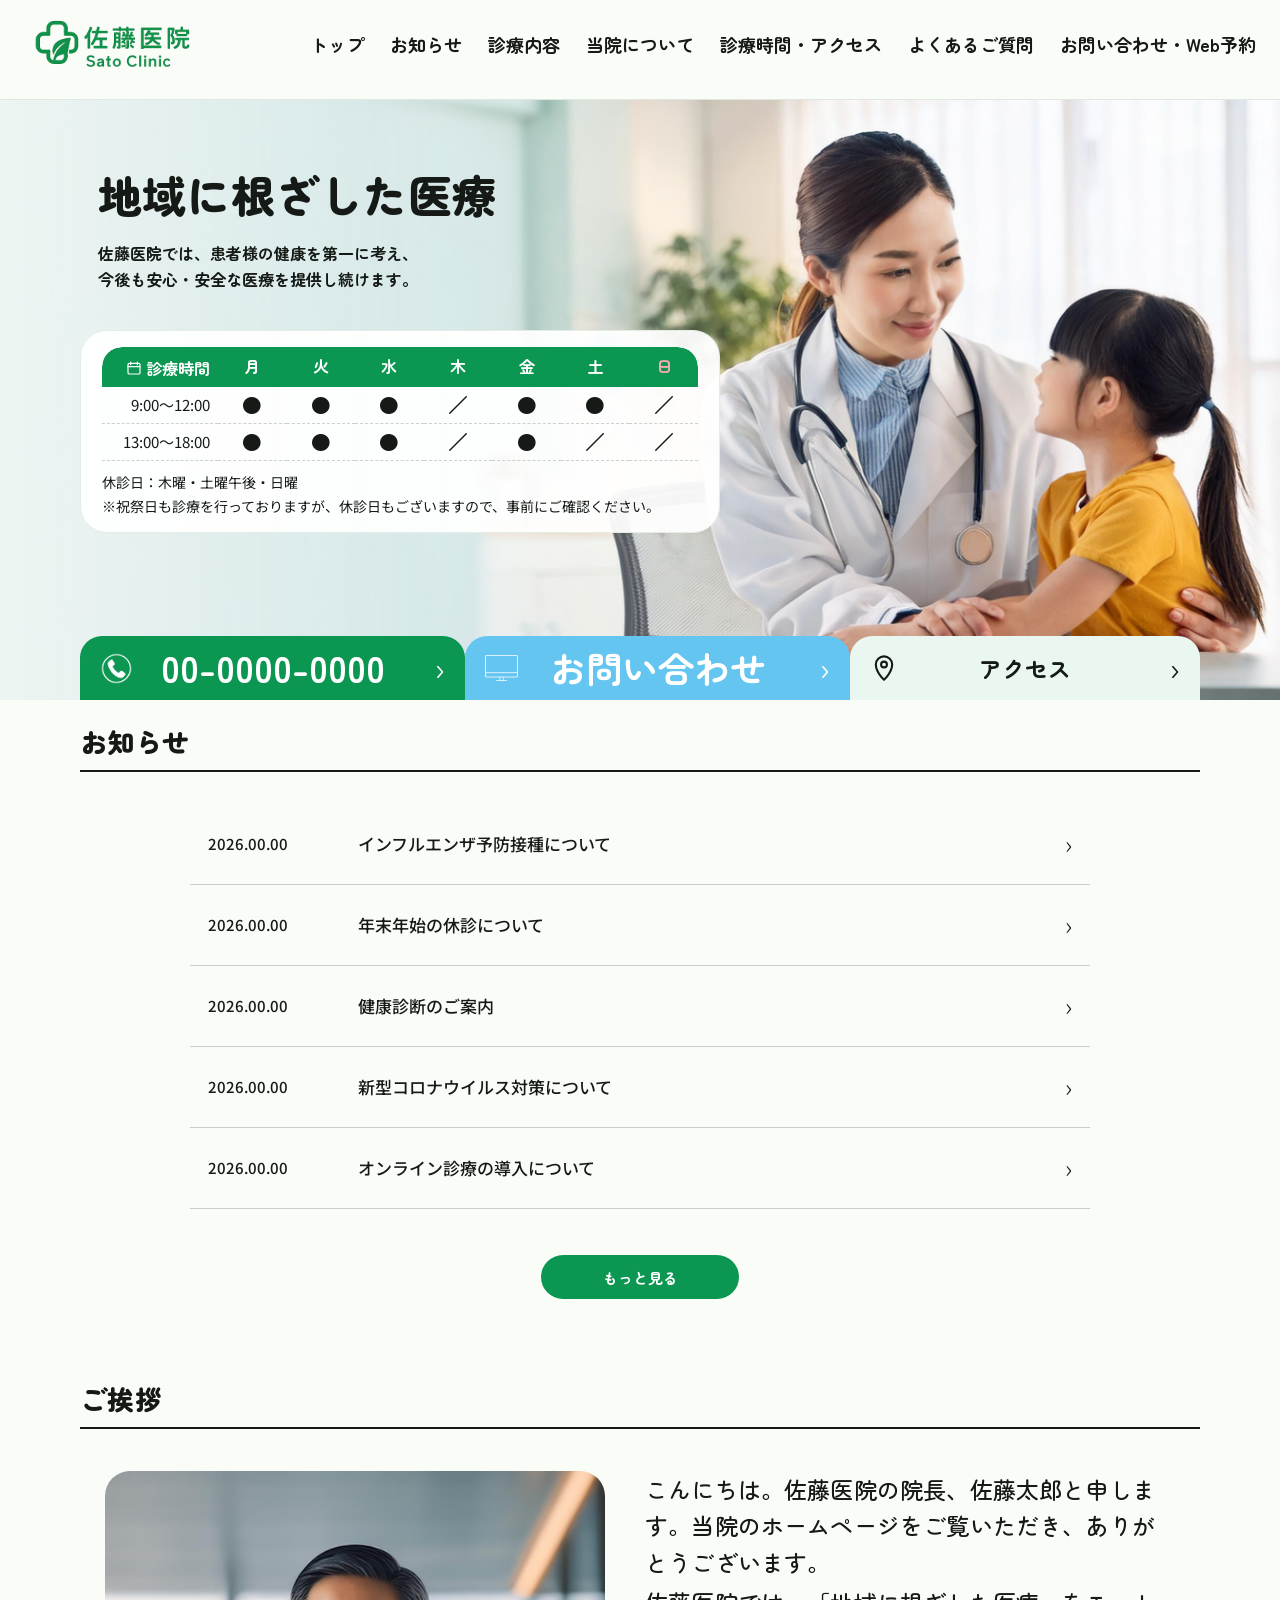
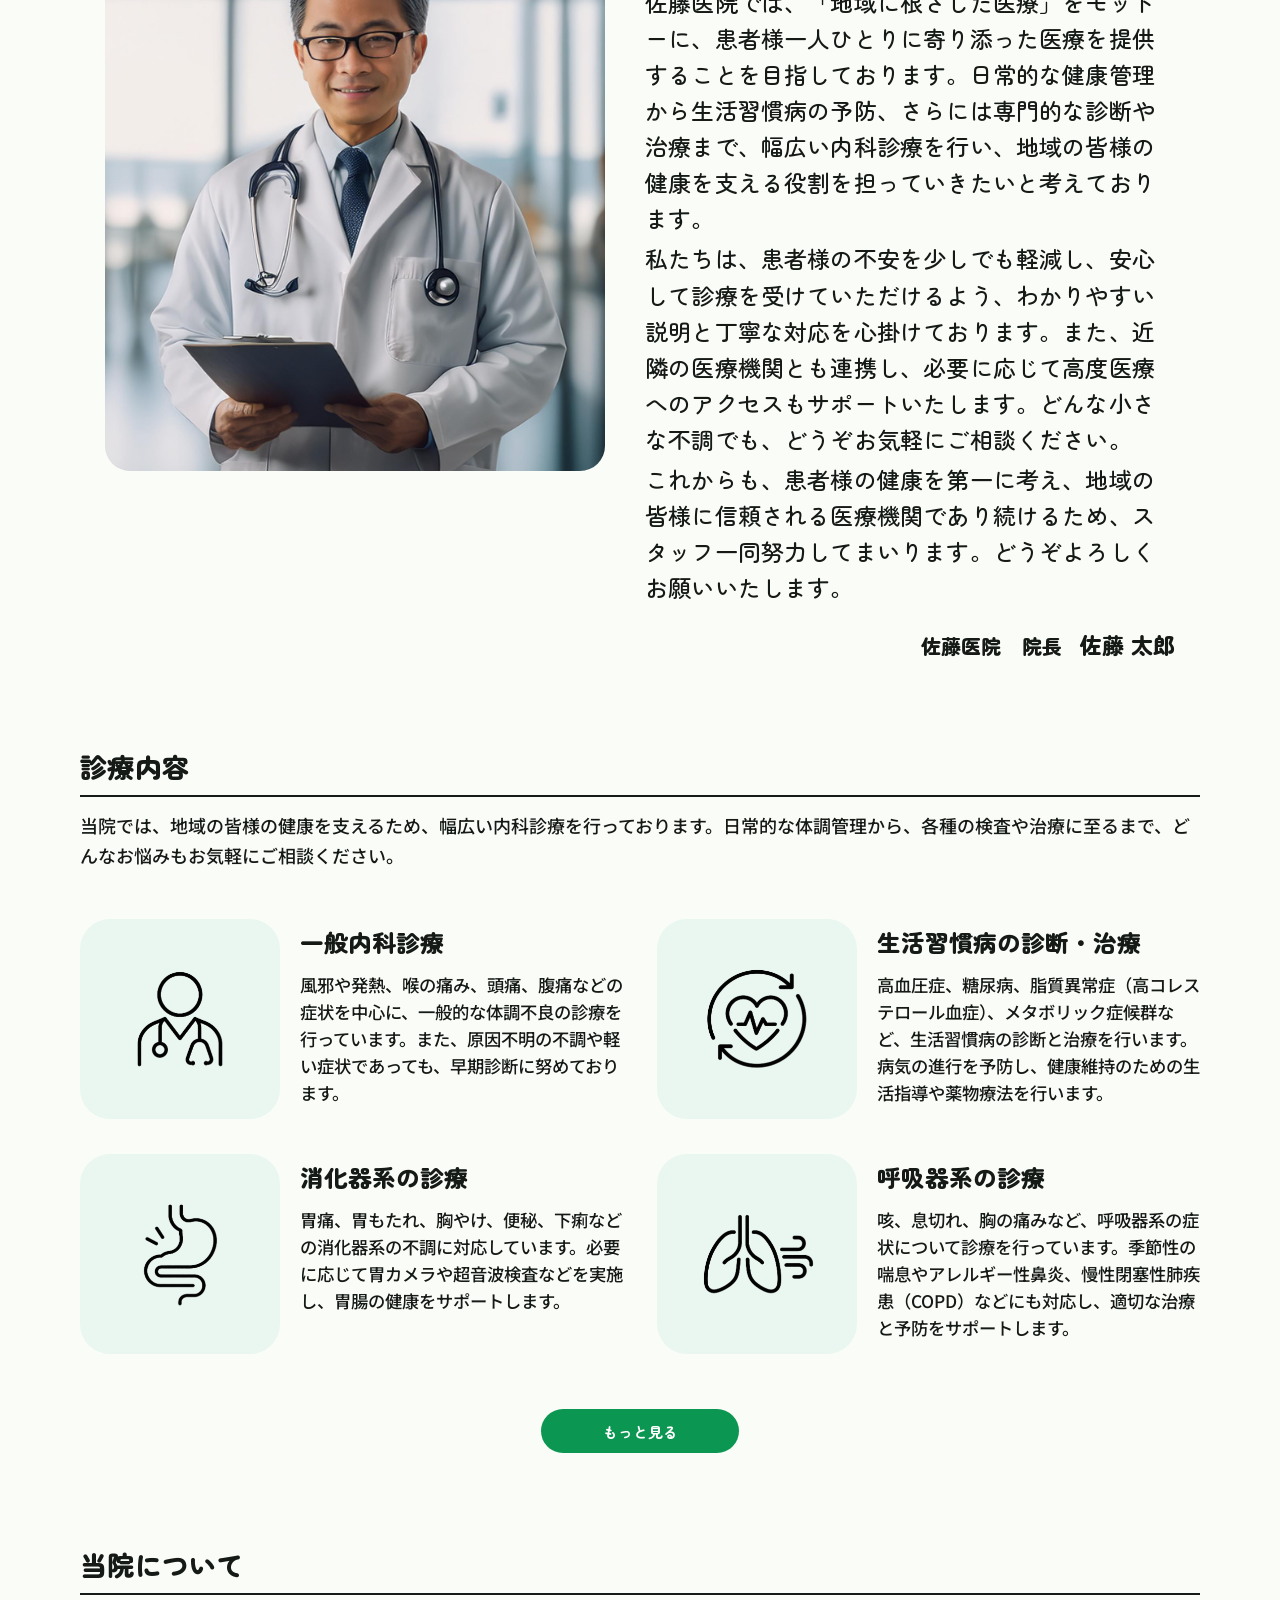
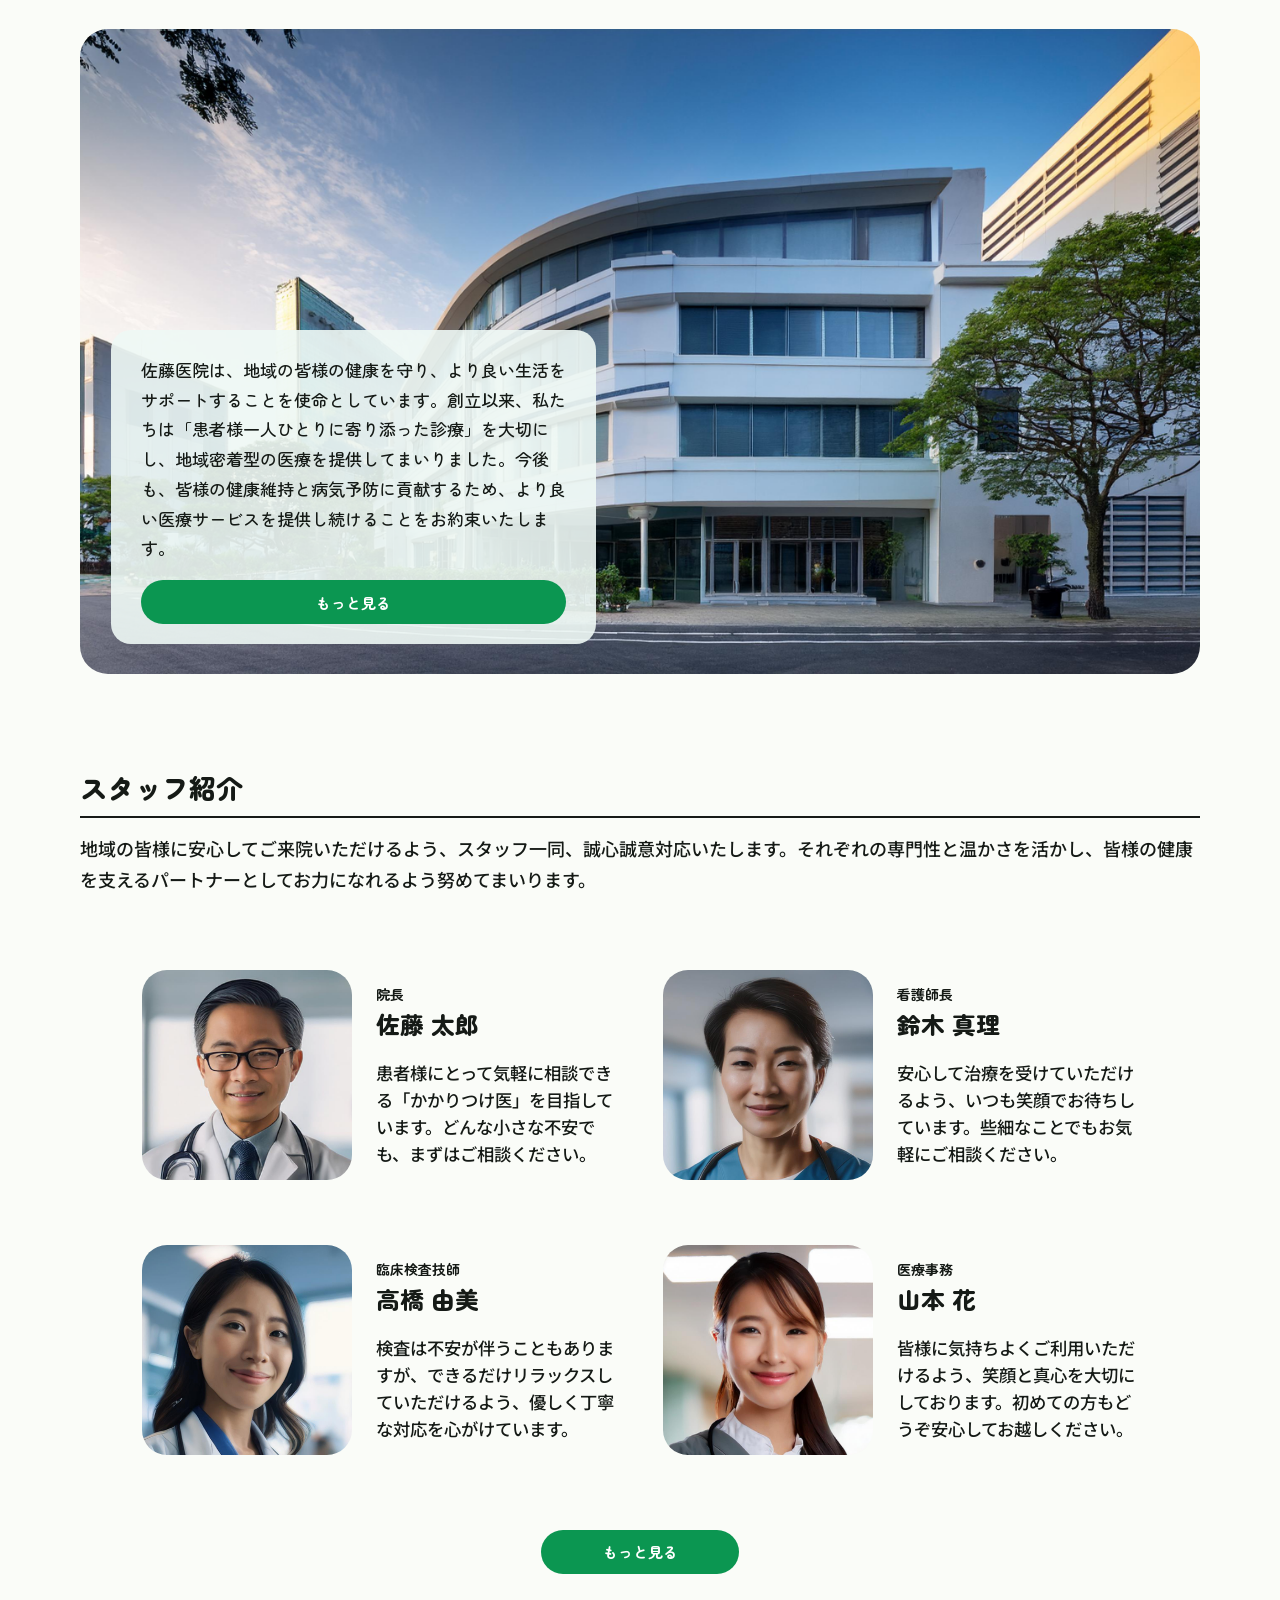
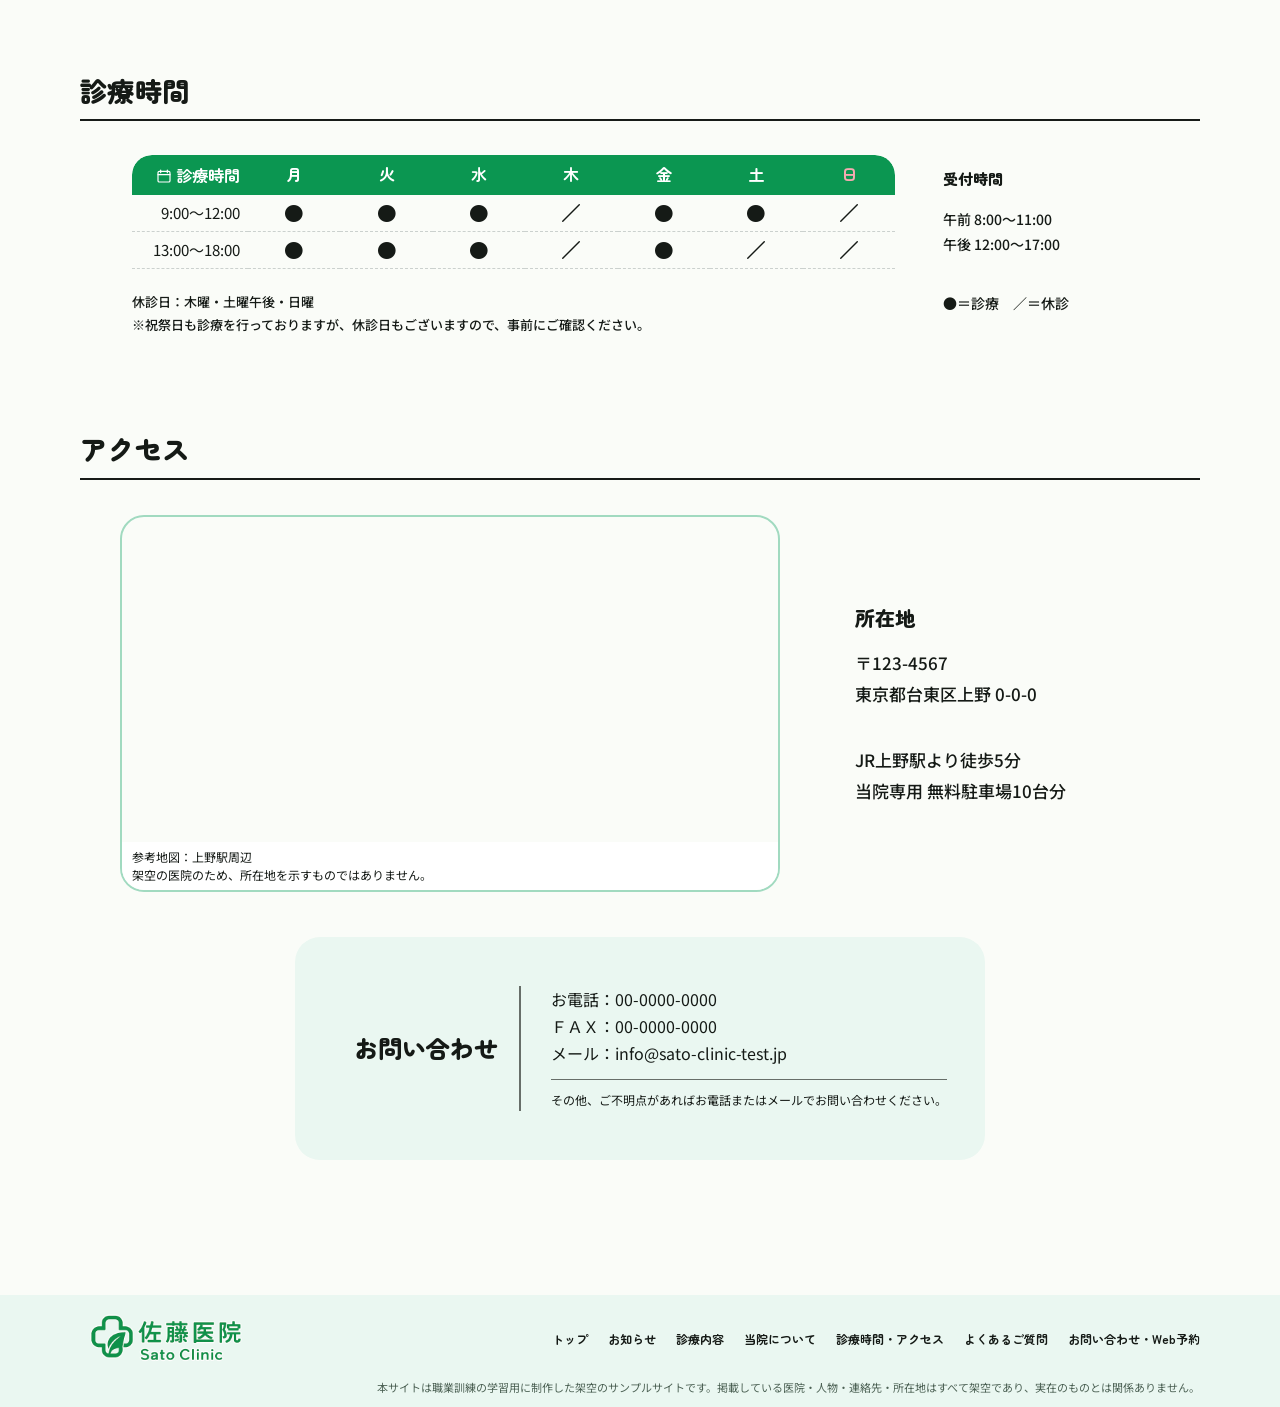
==== commit fc3df0d7: "トップページにスライドショー追加、お問い合わせフォーム追加" ====
--- a/index.html
+++ b/index.html
@@ -22,7 +22,7 @@
         <a href="./about.html">当院について</a>
         <a href="./hours-access.html">診療時間・アクセス</a>
         <a href="./faq.html">よくあるご質問</a>
-        <a href="./index.html#contact">ご予約・お問い合わせ</a>
+        <a href="./contact.html">お問い合わせ・Web予約</a>
       </nav>
       <details class="mobile-nav"><summary aria-label="メニューを開く"><span></span><span></span><span></span></summary>
         <nav class="mobile-menu" aria-label="モバイルナビゲーション">
@@ -32,7 +32,7 @@
         <a href="./about.html">当院について</a>
         <a href="./hours-access.html">診療時間・アクセス</a>
         <a href="./faq.html">よくあるご質問</a>
-        <a href="./index.html#contact">ご予約・お問い合わせ</a>
+        <a href="./contact.html">お問い合わせ・Web予約</a>
       </nav>
       </details>
     </div>
@@ -40,7 +40,10 @@
 
   <main>
     <section class="hero" aria-label="佐藤医院のご案内">
-      <img class="hero-photo" src="./img/Patient_Image/patient_10.jpg" alt="医師が子どもに優しく声をかけながら診察している様子" fetchpriority="high">
+      <img class="hero-photo hero-slide hero-slide--patient" src="./img/Patient_Image/patient_10.jpg" alt="医師が子どもに優しく声をかけながら診察している様子" width="2688" height="1536" fetchpriority="high">
+      <img class="hero-photo hero-slide hero-slide--hospital" src="./img/Hospital_Exterior/hospital_1.jpg" alt="" aria-hidden="true" width="2688" height="1536" loading="eager" decoding="async">
+      <img class="hero-photo hero-slide hero-slide--medical-1" src="./img/Medical_Image/medical_1.jpg" alt="" aria-hidden="true" width="2688" height="1536" loading="eager" decoding="async">
+      <img class="hero-photo hero-slide hero-slide--medical-7" src="./img/Medical_Image/medical_7.jpg" alt="" aria-hidden="true" width="2688" height="1536" loading="eager" decoding="async">
       <div class="hero-content container">
         <div class="hero-message">
           <h1>地域に根ざした医療</h1>
@@ -53,7 +56,7 @@
       </div>
       <div class="hero-cta container">
         <a class="cta cta-phone" href="tel:0000000000"><img class="cta-icon cta-icon-phone" src="./img/Logo/電話アイコン.png" alt="" width="33" height="33"><span>00-0000-0000</span><span aria-hidden="true" class="chevron">›</span></a>
-        <a class="cta cta-book" href="#contact" aria-label="お問い合わせ先へ（予約機能はありません）" title="予約機能はありません。お問い合わせ先をご案内します。"><img class="cta-icon" src="./img/Logo/icon1.png" alt="" width="33" height="33"><span>お問い合わせ</span><span aria-hidden="true" class="chevron">›</span></a>
+        <a class="cta cta-book" href="./contact.html" aria-label="お問い合わせ・Web予約のご案内へ" title="お問い合わせ・Web予約のご案内ページを開きます。予約・送信機能は未実装です。"><img class="cta-icon" src="./img/Logo/icon1.png" alt="" width="33" height="33"><span>お問い合わせ</span><span aria-hidden="true" class="chevron">›</span></a>
         <a class="cta cta-access" href="#access"><svg viewBox="0 0 24 24" aria-hidden="true"><path d="M12 22s7-6.3 7-13a7 7 0 0 0-14 0c0 6.7 7 13 7 13Z"/><circle cx="12" cy="9" r="2.5"/></svg><span>アクセス</span><span aria-hidden="true" class="chevron">›</span></a>
       </div>
     </section>
@@ -151,7 +154,7 @@
         <a href="./about.html">当院について</a>
         <a href="./hours-access.html">診療時間・アクセス</a>
         <a href="./faq.html">よくあるご質問</a>
-        <a href="./index.html#contact">ご予約・お問い合わせ</a>
+        <a href="./contact.html">お問い合わせ・Web予約</a>
       </nav></div><p class="footer-notice container">本サイトは職業訓練の学習用に制作した架空のサンプルサイトです。掲載している医院・人物・連絡先・所在地はすべて架空であり、実在のものとは関係ありません。</p></footer>
 </body>
 </html>
--- a/css/style.css
+++ b/css/style.css
@@ -20,7 +20,7 @@
 .mobile-nav{display:none}
 .hero{height:600px;position:relative;isolation:isolate}
 .hero-photo{position:absolute;inset:0;width:100%;height:100%;object-fit:cover;object-position:center 43%;z-index:-2}
-.hero::before{content:"";position:absolute;inset:0;background:linear-gradient(90deg,rgba(194,233,234,.15),transparent 56%);z-index:-1;pointer-events:none}
+.hero::before{content:"";position:absolute;inset:0;background:linear-gradient(90deg,rgba(250,252,248,.8),rgba(250,252,248,.35) 43%,transparent 72%);z-index:-1;pointer-events:none}
 .hero-content{height:100%;position:relative}
 .hero-message{position:absolute;top:65px;left:18px}
 .hero-message h1{font-weight:800;font-family:var(--font-rounded);font-size:44px;line-height:1.35;letter-spacing:.005em;margin-bottom:17px}
@@ -462,6 +462,7 @@
 :is(.news-hero-inner,.page-hero-inner){position:absolute;inset:0;display:flex;align-items:center;padding-left:136px}
 :is(.news-hero,.page-hero) h1{margin:0;font-size:44px;font-weight:800;line-height:1.35}
 :is(.news-page-section,.page-section){margin-top:20px;margin-bottom:70px}
+body#top .news{margin-top:20px}
 :is(.news-page-section,.page-section)>.section-title{margin-bottom:40px}
 .news-articles{width:min(100%,868px);margin-inline:auto;scroll-margin-top:110px}
 .news-page-intro{font-size:16px;line-height:1.7;margin:0 0 20px}
@@ -490,6 +491,7 @@
  :is(.news-hero-inner,.page-hero-inner){align-items:flex-start;padding:28px 0 0}
  :is(.news-hero,.page-hero) h1{font-size:23px;line-height:1.3}
  :is(.news-page-section,.page-section){margin-top:26px;margin-bottom:44px}
+ body#top .news{margin-top:26px}
  :is(.news-page-section,.page-section)>.section-title{margin-bottom:22px}
  .news-articles{scroll-margin-top:80px}
  .news-page-intro{font-size:13px;margin-bottom:6px}
@@ -565,3 +567,124 @@
 .page-main--faq .page-content>.page-intro{line-height:1.45;margin-bottom:6px}
 .page-main--faq .page-content>.page-intro+p{line-height:1.5}
 .faq-question{min-width:0;font-size:calc(1em - 2px)}
+/* Contact / booking information page. Reservations and form submission are not active. */
+.contact-page-body{margin-bottom:70px}
+.contact-breadcrumb{margin:20px 0 36px;font-size:14px}
+.contact-breadcrumb ol{display:flex;flex-wrap:wrap;gap:12px;list-style:none;padding:0;margin:0}
+.contact-breadcrumb li+li::before{content:'›';margin-right:12px}
+.contact-breadcrumb a:hover{text-decoration:underline}
+.contact-booking-layout{display:grid;grid-template-columns:minmax(0,1.55fr) minmax(0,1fr);gap:28px;align-items:start}
+.contact-web-card,.contact-phone-card{background:var(--pale);border-radius:20px;padding:30px}
+.contact-card-title{display:flex;align-items:center;gap:12px;font-size:27px;line-height:1.5;margin:0 0 16px}
+.contact-card-title svg{width:36px;height:36px;flex:none;color:var(--green)}
+.contact-card-title small{font-size:20px}
+.contact-web-card p{margin-bottom:20px}
+.contact-booking-targets{background:rgba(255,255,255,.72);border-radius:12px;padding:22px;margin:24px 0}
+.contact-booking-targets h3{font-size:21px;color:var(--green);margin-bottom:12px}
+.contact-booking-targets ul{padding-left:1.3em;margin:0}
+.contact-booking-targets li+li{margin-top:6px}
+.contact-action{display:flex;align-items:center;justify-content:center;gap:20px;width:min(100%,440px);min-height:56px;margin-inline:auto;padding:12px 24px;border:0;border-radius:40px;background:var(--green-dark);color:#fff;font:700 23px/1.5 var(--font-rounded);text-align:center}
+.contact-action span{font-size:28px;font-weight:400}
+.contact-action:disabled{opacity:.78;cursor:not-allowed}
+.contact-web-card .contact-status{margin:14px 0 0;font-size:13px;line-height:1.65}
+.contact-phone-card{padding:26px}
+.contact-phone-card h2{font-size:20px;line-height:1.5;margin-bottom:16px}
+.contact-phone-number{display:flex;align-items:center;justify-content:center;gap:12px;color:var(--green-dark);font:800 34px/1.4 var(--font-rounded);white-space:nowrap;margin-bottom:14px}
+.contact-phone-number img{width:36px;height:36px;flex:none}
+.contact-phone-card p{font-size:14px;line-height:1.65;margin:0 0 6px}
+.contact-phone-card p:last-child{margin-bottom:0}
+.contact-hours{margin-top:22px}
+.contact-hours h3{font-size:21px;margin-bottom:12px}
+.contact-hours-legend{font-size:13px;margin:8px 0 0}
+.contact-faq-card{display:flex;align-items:center;justify-content:space-between;gap:30px;background:var(--pale);border-radius:16px;padding:26px 30px;margin-top:40px}
+.contact-faq-card h2{font-size:21px;line-height:1.5;margin-bottom:8px}
+.contact-faq-card p{font-size:15px;line-height:1.7;margin:0;max-width:620px}
+.contact-faq-card .pill-link{flex:none;min-width:230px}
+.contact-form-section{margin-top:40px}
+.contact-form-title{display:flex;align-items:center;gap:12px;font-size:27px;line-height:1.5;margin-bottom:14px}
+.contact-form-title svg{width:36px;height:36px;flex:none;color:var(--green)}
+.contact-form-section>p{font-size:16px;line-height:1.7;margin-bottom:14px}
+.contact-form-section .contact-form-notice{font-size:14px;margin-bottom:24px;color:#405a4b}
+.contact-fields{overflow:hidden;border:1px solid #c9cfcb;border-radius:8px}
+.contact-form-row{display:grid;grid-template-columns:232px minmax(0,1fr)}
+.contact-form-row+.contact-form-row{border-top:1px solid #dce5df}
+.contact-form-row label{display:flex;align-items:center;gap:10px;background:var(--pale);padding:18px 22px;font-weight:700;font-family:var(--font-rounded)}
+.contact-required{padding:1px 5px;border-radius:3px;background:#cf2828;color:#fff;font-size:11px;white-space:nowrap}
+.contact-optional{color:#50675a;font-size:12px;white-space:nowrap}
+.contact-field{min-width:0;padding:10px 14px;background:#fff}
+.contact-field input,.contact-field textarea{display:block;width:100%;min-width:0;border:1px solid #adb6b0;border-radius:4px;padding:10px 12px;background:#fff;color:var(--ink);font:inherit;line-height:1.5}
+.contact-field input{min-height:44px}
+.contact-field textarea{resize:vertical;min-height:140px}
+.contact-field input::placeholder,.contact-field textarea::placeholder{color:#737a75;opacity:1}
+.contact-field input:focus-visible,.contact-field textarea:focus-visible{outline:3px solid #177abc;outline-offset:2px}
+.contact-privacy{font-size:13px;line-height:1.7;margin:16px 0 24px}
+.contact-confirm{margin-top:24px}
+@media(min-width:701px) and (max-width:1180px){
+ .contact-booking-layout{grid-template-columns:minmax(0,1.2fr) minmax(0,1fr);gap:20px}
+ .contact-web-card,.contact-phone-card{padding:22px}
+ .contact-card-title{font-size:23px;flex-wrap:wrap}
+ .contact-card-title small{font-size:18px}
+ .contact-phone-number{font-size:27px;gap:8px}
+ .contact-phone-number img{width:28px;height:28px}
+ .contact-hours .schedule-table{font-size:13px}
+ .contact-hours .schedule-table th:first-child{width:94px}
+ .contact-hours .schedule-table tbody th{font-size:12px}
+ .contact-hours .schedule-table tbody td{font-size:16px}
+}
+@media(max-width:700px){
+ .contact-page-body{margin-bottom:44px}
+ .contact-breadcrumb{font-size:12px;margin:20px 0 24px}
+ .contact-booking-layout{grid-template-columns:minmax(0,1fr);gap:26px}
+ .contact-web-card,.contact-phone-card{padding:22px 18px;border-radius:16px}
+ .contact-card-title{font-size:21px;gap:8px}
+ .contact-card-title svg{width:28px;height:28px}
+ .contact-card-title small{font-size:15px}
+ .contact-web-card p,.contact-booking-targets ul{font-size:14px}
+ .contact-booking-targets{padding:18px 14px;margin-block:20px}
+ .contact-booking-targets h3,.contact-phone-card h2,.contact-hours h3{font-size:18px}
+ .contact-action{min-height:48px;font-size:18px;padding:10px 16px;gap:16px}
+ .contact-phone-number{font-size:30px;gap:10px}
+ .contact-phone-number img{width:30px;height:30px}
+ .contact-faq-card{flex-direction:column;align-items:stretch;gap:18px;padding:22px 18px;margin-top:30px}
+ .contact-faq-card h2{font-size:18px}
+ .contact-faq-card p{font-size:14px}
+ .contact-faq-card .pill-link{align-self:center;min-height:40px;font-size:13px}
+ .contact-form-section{margin-top:32px}
+ .contact-form-title{font-size:20px;align-items:flex-start;gap:8px}
+ .contact-form-title svg{width:28px;height:28px}
+ .contact-form-section>p{font-size:14px}
+ .contact-form-section .contact-form-notice{font-size:13px}
+ .contact-form-row{grid-template-columns:minmax(0,1fr)}
+ .contact-form-row label{padding:12px 14px;font-size:14px}
+ .contact-field{padding:12px}
+ .contact-field input,.contact-field textarea{font-size:16px}
+ .contact-privacy{font-size:12px}
+}
+/* Hero cycle: (2500ms hold + 800ms ease-out dissolve) x 4 = 13200ms.
+   Keep the first image opaque below every slide. Outgoing layers remain
+   opaque until covered, so neither the page background nor a third image flashes. */
+.hero-slide{pointer-events:none}
+.hero-slide--patient{opacity:1}
+.hero-slide--hospital,.hero-slide--medical-1,.hero-slide--medical-7{opacity:0;animation-duration:13200ms;animation-timing-function:ease-out;animation-iteration-count:infinite;animation-fill-mode:both}
+.hero-slide--hospital{object-position:center;animation-name:hero-hospital-dissolve}
+.hero-slide--medical-1{object-position:75% 20%;animation-name:hero-medical-1-dissolve}
+.hero-slide--medical-7{object-position:80% 25%;animation-name:hero-medical-7-dissolve}
+@keyframes hero-hospital-dissolve{
+ 0%,18.939394%{opacity:0}
+ 25%,50%{opacity:1}
+ 50.001%,100%{opacity:0}
+}
+@keyframes hero-medical-1-dissolve{
+ 0%,43.939394%{opacity:0}
+ 50%,75%{opacity:1}
+ 75.001%,100%{opacity:0}
+}
+@keyframes hero-medical-7-dissolve{
+ 0%,68.939394%{opacity:0}
+ 75%,93.939394%{opacity:1}
+ 100%{opacity:0}
+}
+@media(prefers-reduced-motion:reduce){
+ .hero-slide{animation:none}
+ .hero-slide--hospital,.hero-slide--medical-1,.hero-slide--medical-7{opacity:0;visibility:hidden}
+}
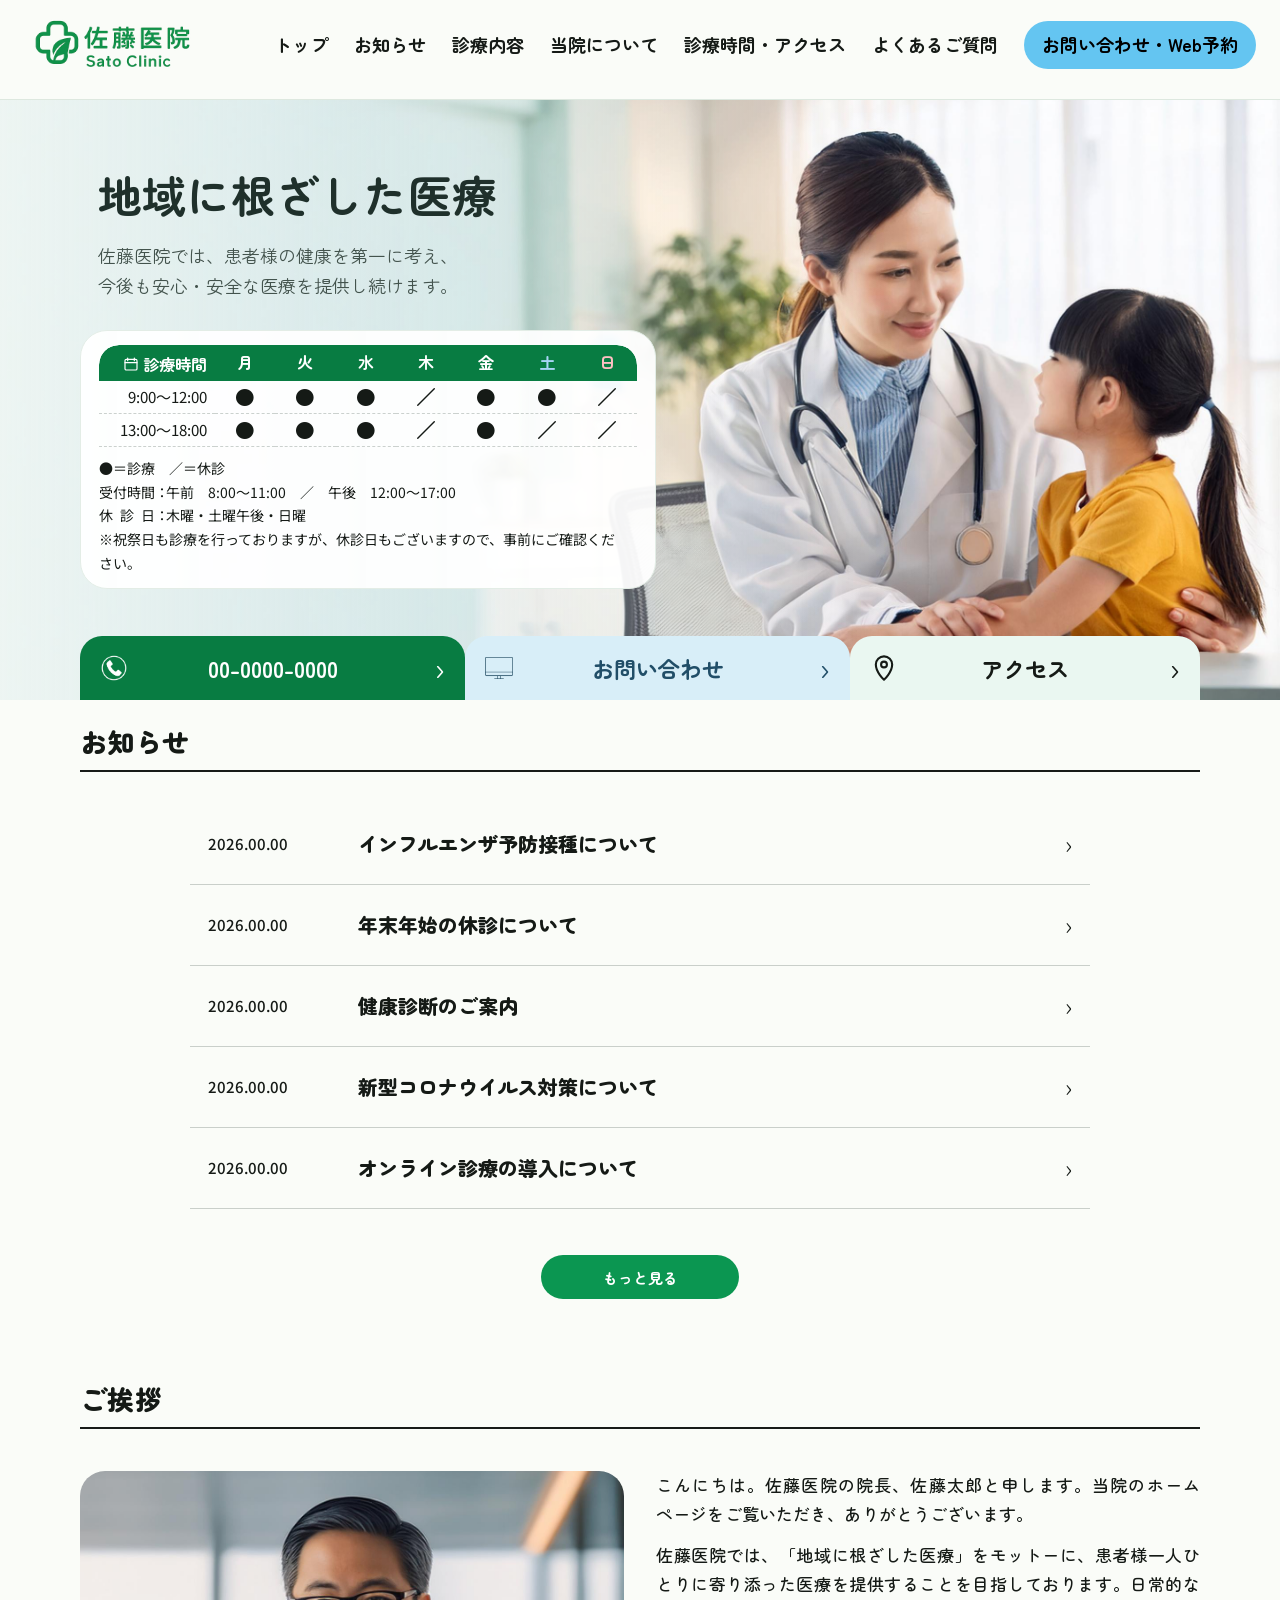
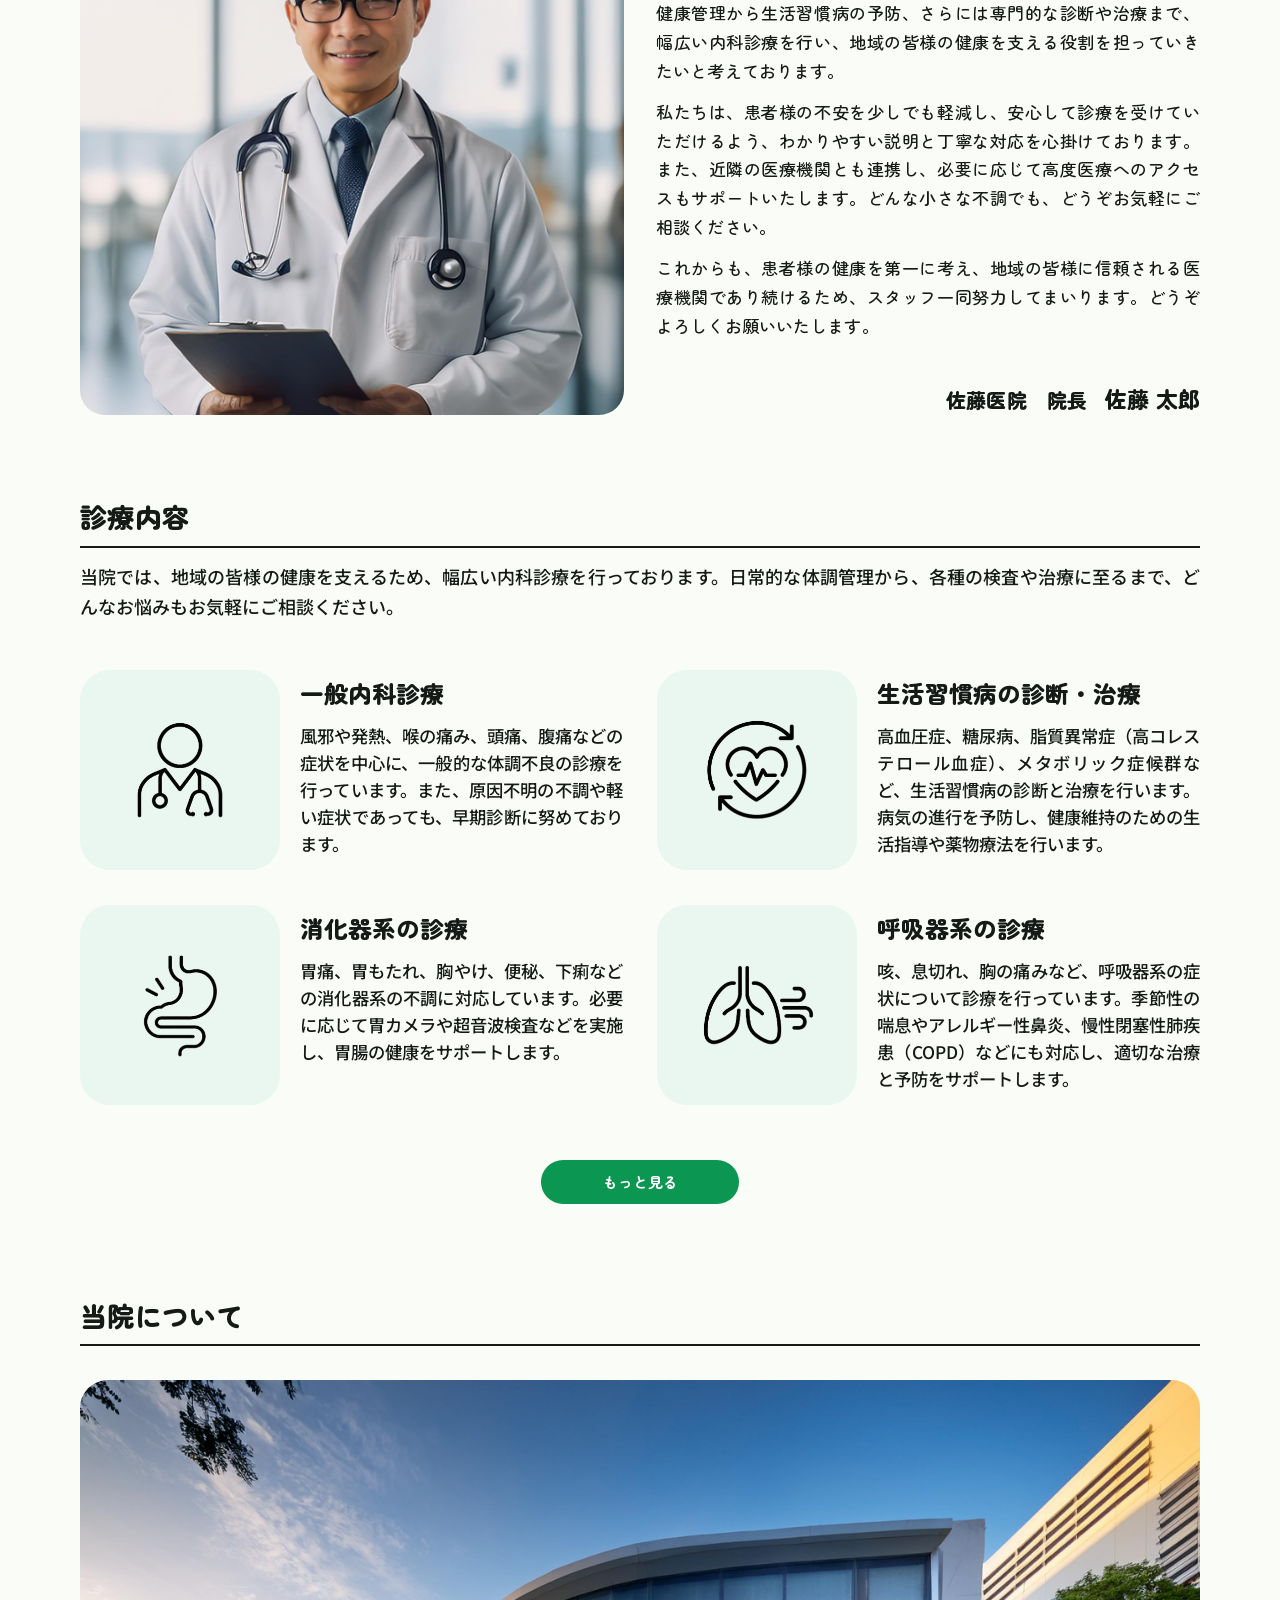
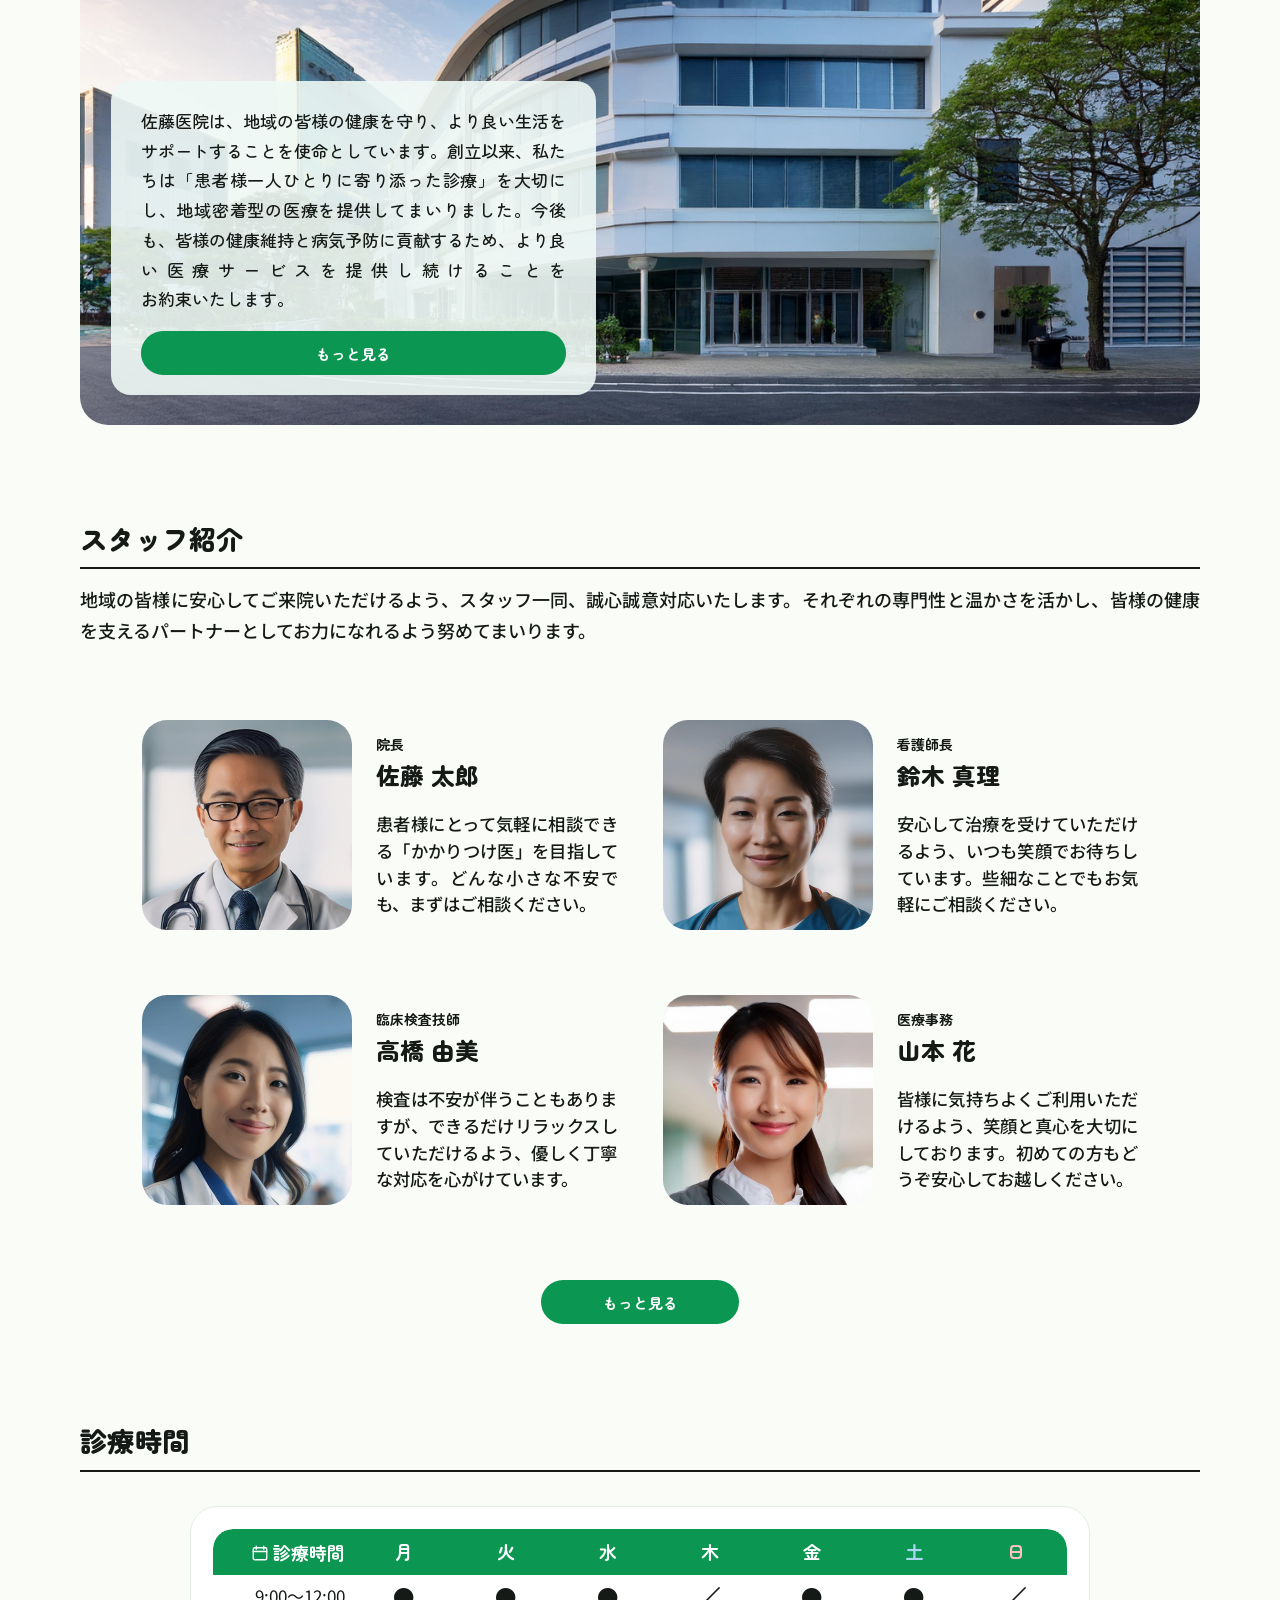
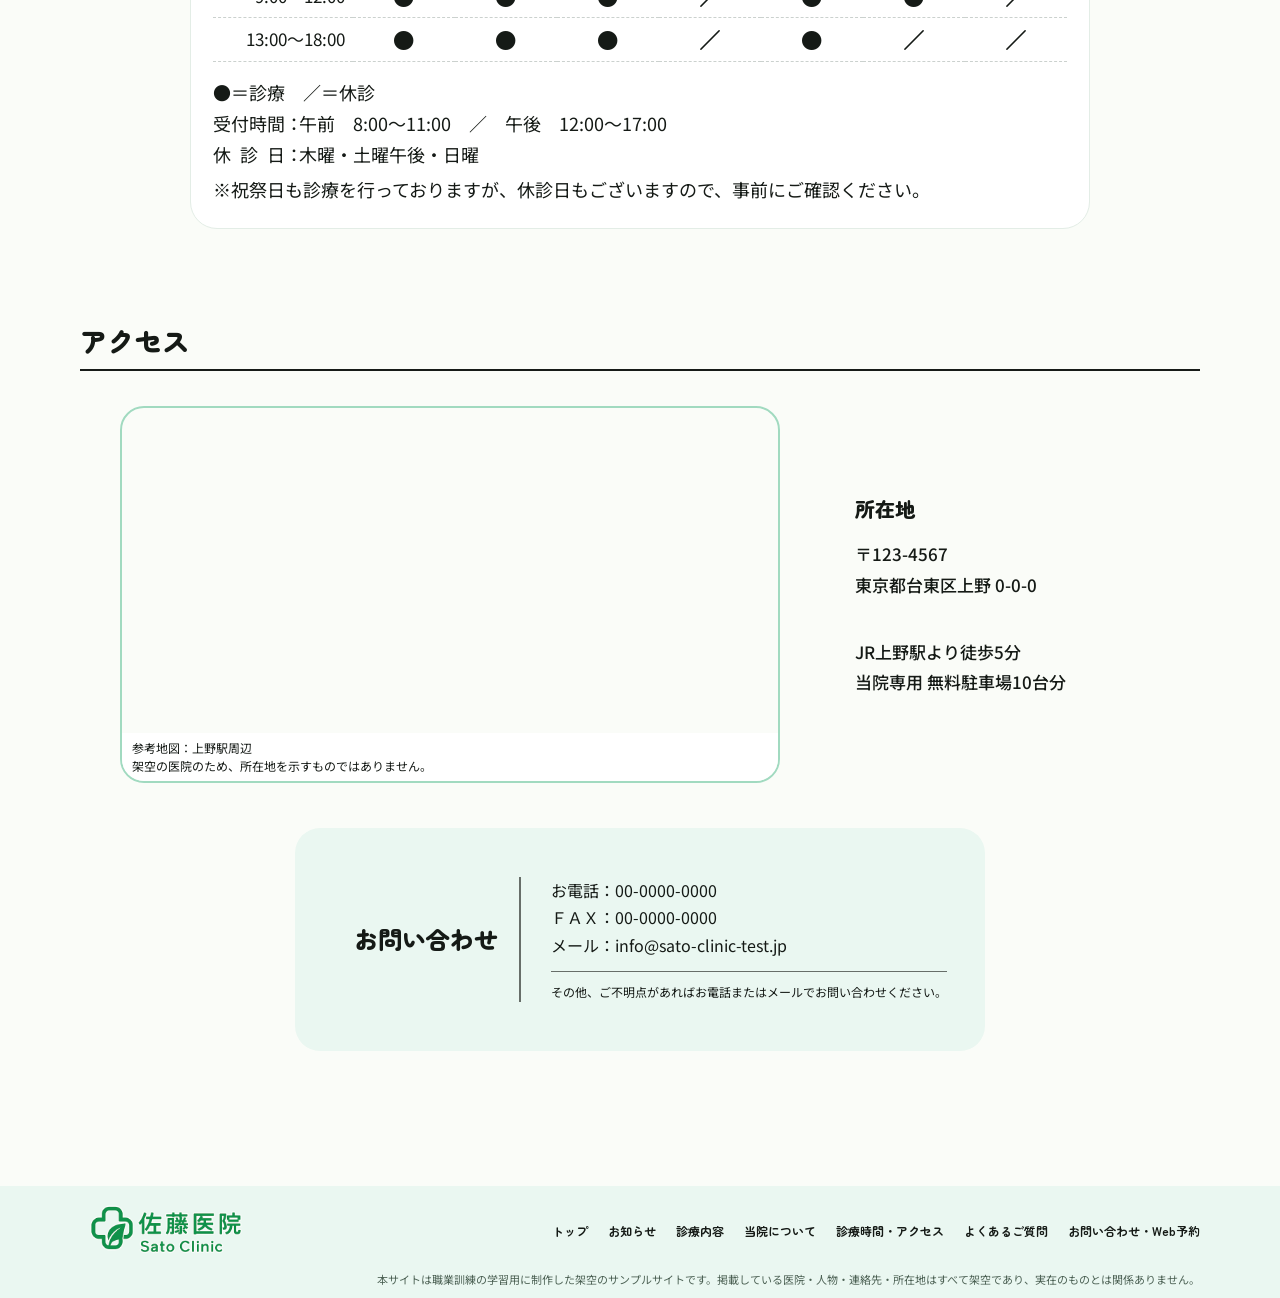
==== commit 11cff1c5: "予約ページ開設、各レイアウト調整" ====
--- a/index.html
+++ b/index.html
@@ -51,7 +51,7 @@
         </div>
         <div class="hero-hours">
           <div class="schedule-mini"><table class="schedule-table" aria-label="診療時間早見表"><thead><tr><th><span class="schedule-label"><svg viewBox="0 0 24 24" aria-hidden="true"><rect x="3" y="5" width="18" height="16" rx="2"/><path d="M7 3v4M17 3v4M3 10h18"/></svg><span>診療時間</span></span></th><th>月</th><th>火</th><th>水</th><th>木</th><th>金</th><th>土</th><th class="sunday">日</th></tr></thead><tbody><tr><th scope="row">9:00〜12:00</th><td>●</td><td>●</td><td>●</td><td>／</td><td>●</td><td>●</td><td>／</td></tr><tr><th scope="row">13:00〜18:00</th><td>●</td><td>●</td><td>●</td><td>／</td><td>●</td><td>／</td><td>／</td></tr></tbody></table></div>
-          <p>休診日：木曜・土曜午後・日曜<br>※祝祭日も診療を行っておりますが、休診日もございますので、事前にご確認ください。</p>
+          <div class="schedule-notes"><p>●＝診療　／＝休診</p><div class="hours-info-row"><span class="hours-info-label">受付時間</span><span>：</span><span class="hours-info-value"><span class="hours-period">午前　8:00〜11:00</span><span class="hours-period">　／　午後　12:00〜17:00</span></span></div><div class="hours-info-row"><span class="hours-info-label">休診日</span><span>：</span><span class="hours-info-value">木曜・土曜午後・日曜</span></div><p>※祝祭日も診療を行っておりますが、休診日もございますので、事前にご確認ください。</p></div>
         </div>
       </div>
       <div class="hero-cta container">
@@ -63,7 +63,7 @@
 
     <div class="mobile-opening-hours container" aria-label="診療時間早見表">
       <div class="schedule-mini"><table class="schedule-table" aria-label="診療時間早見表"><thead><tr><th><span class="schedule-label"><svg viewBox="0 0 24 24" aria-hidden="true"><rect x="3" y="5" width="18" height="16" rx="2"/><path d="M7 3v4M17 3v4M3 10h18"/></svg><span>診療時間</span></span></th><th>月</th><th>火</th><th>水</th><th>木</th><th>金</th><th>土</th><th class="sunday">日</th></tr></thead><tbody><tr><th scope="row">9:00〜12:00</th><td>●</td><td>●</td><td>●</td><td>／</td><td>●</td><td>●</td><td>／</td></tr><tr><th scope="row">13:00〜18:00</th><td>●</td><td>●</td><td>●</td><td>／</td><td>●</td><td>／</td><td>／</td></tr></tbody></table></div>
-      <p>※祝祭日も診療を行っておりますが、<br>休診日もございますので、事前にご確認ください。<br>休診日：木曜・土曜午後・日曜</p>
+      <div class="schedule-notes"><p>●＝診療　／＝休診</p><div class="hours-info-row"><span class="hours-info-label">受付時間</span><span>：</span><span class="hours-info-value"><span class="hours-period">午前　8:00〜11:00</span><span class="hours-period">　／　午後　12:00〜17:00</span></span></div><div class="hours-info-row"><span class="hours-info-label">休診日</span><span>：</span><span class="hours-info-value">木曜・土曜午後・日曜</span></div><p>※祝祭日も診療を行っておりますが、休診日もございますので、事前にご確認ください。</p></div>
     </div>
 
     <section class="news section container" id="news">
@@ -110,7 +110,7 @@
       <div class="about-visual">
         <img src="./img/Hospital_Exterior/hospital_1.jpg" alt="佐藤医院の外観イメージ">
         <div class="about-description">
-          <p>佐藤医院は、地域の皆様の健康を守り、より良い生活をサポートすることを使命としています。創立以来、私たちは「患者様一人ひとりに寄り添った診療」を大切にし、地域密着型の医療を提供してまいりました。今後も、皆様の健康維持と病気予防に貢献するため、より良い医療サービスを提供し続けることをお約束いたします。</p>
+          <p>佐藤医院は、地域の皆様の健康を守り、より良い生活をサポートすることを使命としています。創立以来、私たちは「患者様一人ひとりに寄り添った診療」を大切にし、地域密着型の医療を提供してまいりました。今後も、皆様の健康維持と病気予防に貢献するため、より良い医療サービスを提供し続けることを<span class="text-keep">お約束いたします。</span></p>
           <a class="pill-link" href="./about.html">もっと見る</a>
         </div>
       </div>
@@ -131,8 +131,7 @@
     <section class="hours section container" id="hours">
       <h2 class="section-title rule-title">診療時間</h2>
       <div class="hours-layout"><div class="hours-table-wrap"><table class="hours-table schedule-table"><thead><tr><th><span class="schedule-label"><svg viewBox="0 0 24 24" aria-hidden="true"><rect x="3" y="5" width="18" height="16" rx="2"/><path d="M7 3v4M17 3v4M3 10h18"/></svg><span>診療時間</span></span></th><th>月</th><th>火</th><th>水</th><th>木</th><th>金</th><th>土</th><th class="sunday">日</th></tr></thead><tbody><tr><th scope="row">9:00〜12:00</th><td>●</td><td>●</td><td>●</td><td>／</td><td>●</td><td>●</td><td>／</td></tr><tr><th scope="row">13:00〜18:00</th><td>●</td><td>●</td><td>●</td><td>／</td><td>●</td><td>／</td><td>／</td></tr></tbody></table>
-        <div class="hours-notes"><p>休診日：木曜・土曜午後・日曜</p><p>※祝祭日も診療を行っておりますが、休診日もございますので、事前にご確認ください。</p></div></div>
-        <div class="reception"><h3>受付時間</h3><p><span>午前 8:00〜11:00</span><span>午後 12:00〜17:00</span></p><p class="legend">●＝診療　／＝休診</p></div></div>
+        <div class="schedule-notes"><p>●＝診療　／＝休診</p><div class="hours-info-row"><span class="hours-info-label">受付時間</span><span>：</span><span class="hours-info-value"><span class="hours-period">午前　8:00〜11:00</span><span class="hours-period">　／　午後　12:00〜17:00</span></span></div><div class="hours-info-row"><span class="hours-info-label">休診日</span><span>：</span><span class="hours-info-value">木曜・土曜午後・日曜</span></div><p>※祝祭日も診療を行っておりますが、休診日もございますので、事前にご確認ください。</p></div></div></div>
     </section>
 
     <section class="access section container" id="access">
--- a/css/style.css
+++ b/css/style.css
@@ -36,7 +36,7 @@
 .schedule-mini tbody th{font-size:11px;font-weight:400;padding:5px 2px 5px 8px;text-align:left}
 .schedule-mini tbody td{font-size:16px;padding:3px 1px;font-weight:700;font-family:var(--font-rounded)}
 .schedule-mini tbody tr{border-bottom:1px dashed #cbd1ce}
-.schedule-mini .sunday,.hours-table .sunday{color:#f5aab1}
+.schedule-mini .sunday,.hours-table .sunday{color:#FFC0C3}
 .hero-hours .schedule-mini table{font-size:16px}
 .hero-hours .schedule-mini{border-radius:20px 20px 0 0;overflow:hidden}
 .hero-hours .schedule-mini th:first-child{width:116px;text-align:right;padding-left:0;padding-right:8px}
@@ -53,7 +53,7 @@
 .cta .chevron{font-size:30px;font-weight:400;margin-left:auto;line-height:1}
 .cta-phone{background:var(--green);border-radius:22px 22px 0 0}
 .cta-book{background:var(--blue);border-radius:22px 22px 0 0}
-.cta-access{background:var(--pale);color:var(--ink);border-radius:22px 22px 0 0;font-size:15px;line-height:1.35}
+.cta-access{background:var(--pale);color:var(--ink);border-radius:22px 22px 0 0;font-size:24px;line-height:1.35}
 .cta-access svg{width:28px;height:28px}
 .cta-access small{display:block;font-size:12px;font-weight:700;font-family:var(--font-rounded)}
 .mobile-opening-hours{display:none}
@@ -184,7 +184,7 @@
 @media(max-width:1180px) and (min-width:701px){
  .site-header{height:80px}.site-logo{width:145px}.desktop-nav{gap:15px;font-size:16.5px}
  .hero{height:530px}.hero-message h1{font-size:36px}.hero-hours{width:560px;top:190px}
- .cta{font-size:18px;gap:10px}.cta-access{font-size:13px}
+ .cta{font-size:18px;gap:10px}.cta-access{font-size:18px}
  .greeting-layout{grid-template-columns:42% 1fr;gap:30px;padding:0}.greeting-photo{height:530px}.greeting-copy{font-size:19px}
  .service-card{grid-template-columns:135px 1fr;min-height:140px}.service-icon{width:135px;height:135px}.service-copy h3{font-size:calc(17px + 2pt)}.service-copy p{font-size:calc(18px - 2pt)}
  .staff-grid{padding-inline:0;gap:20px}.staff-card{grid-template-columns:150px 1fr;min-height:150px;gap:15px}.staff-card>img,.staff-card>.source-photo{width:150px;height:150px}.staff-copy h3{font-size:calc(17px + 2pt)}.staff-copy p{font-size:calc(18px - 2pt)}
@@ -296,13 +296,13 @@
  .hours-table tbody td{font-size:15px}
  .hours-notes{order:3;font-size:11px;margin:14px 0 0;line-height:1.6}
  .hours-notes p{margin-bottom:0}
- .hours-notes p:first-child{display:none}
+ .hours-notes p:first-child{display:block}
  .reception{font-size:12px;padding:13px 0 0;font-weight:500;line-height:1.65}
  .reception h3{font-size:14px;margin:0 0 2px}
  .reception p{margin:0 0 10px}
  .reception p span{display:inline;margin-right:13px;white-space:nowrap}
  .reception .legend{margin:0}
- .reception .legend::before{content:'休診日\a木曜・土曜午後・日曜\a';white-space:pre;display:block;margin:8px 0;font-size:12px}
+ .reception .legend::before{content:none}
  .access{margin-top:58px;margin-bottom:47px}
  .access .section-title{margin-bottom:12px}
  .access-layout{display:flex;flex-direction:column;gap:14px;padding:0 16px;align-items:stretch}
@@ -447,7 +447,7 @@
 .schedule-table tbody td{font-size:20px;font-weight:700;font-family:var(--font-rounded);padding:6px 1px}
 .schedule-table tbody tr{background:transparent;border:0}
 .schedule-table tbody th,.schedule-table tbody td{border-bottom:1px dashed #cbd1ce}
-.schedule-table .sunday{color:#f5aab1}
+.schedule-table .sunday{color:#FFC0C3}
 @media(max-width:700px){
  table.schedule-table{font-size:13px}
  .schedule-table thead th{padding:7px 0}
@@ -457,7 +457,7 @@
  .schedule-table th:last-child,.schedule-table td:last-child{width:36px}
 }
 /* News page: layout based on the supplied finished design. */
-:is(.news-hero,.page-hero){position:relative;height:600px}
+:is(.news-hero,.page-hero){position:relative;height:450px}
 :is(.news-hero-photo,.page-hero-photo){width:100%;height:100%;object-fit:cover;object-position:center}
 :is(.news-hero-inner,.page-hero-inner){position:absolute;inset:0;display:flex;align-items:center;padding-left:136px}
 :is(.news-hero,.page-hero) h1{margin:0;font-size:44px;font-weight:800;line-height:1.35}
@@ -469,7 +469,8 @@
 .news-article{display:grid;grid-template-columns:140px minmax(0,1fr);gap:28px;align-items:center;padding:24px 0;border-bottom:1px solid var(--line)}
 .news-article time,.news-article .news-date{font-family:var(--font-rounded);font-size:17px;font-weight:700;line-height:1.5;color:var(--ink);white-space:nowrap}
 .news-article-copy{min-width:0}
-.news-article h3{margin:0 0 10px;font-size:calc(21px + 2pt);font-weight:800;line-height:1.5;overflow-wrap:anywhere}
+.news-article h3{margin:0 0 10px;overflow-wrap:anywhere}
+.news-article h3,.news-list a>span:nth-child(2){font-family:var(--font-rounded);font-size:calc(21px + 2pt);font-weight:800;line-height:1.5}
 .news-article p{margin:0;font-size:calc(20px - 2pt);line-height:1.55;overflow-wrap:anywhere}
 .news-pagination{display:flex;align-items:center;justify-content:center;gap:18px;margin-top:54px;font-family:var(--font-rounded)}
 .news-pagination a,.news-pagination button{display:inline-flex;align-items:center;justify-content:center;width:48px;height:48px;flex:none;border:0;border-radius:50%;padding:0;background:#d9d9d9;color:var(--ink);font:700 18px/1 var(--font-rounded);text-align:center}
@@ -478,15 +479,15 @@
 .news-pagination-gap{width:30px;text-align:center;font-size:18px;font-weight:700}
 .news-pagination .news-pagination-next{background:transparent;font-size:30px;font-weight:400}
 @media(min-width:701px) and (max-width:1180px){
- :is(.news-hero,.page-hero){height:560px}
+ :is(.news-hero,.page-hero){height:420px}
  :is(.news-hero-inner,.page-hero-inner){padding-left:60px}
  :is(.news-hero,.page-hero) h1{font-size:36px}
  .news-article{grid-template-columns:120px minmax(0,1fr);gap:24px}
- .news-article h3{font-size:calc(17px + 2pt)}
+ .news-article h3,.news-list a>span:nth-child(2){font-size:calc(17px + 2pt)}
  .news-article p{font-size:calc(18px - 2pt)}
 }
 @media(max-width:700px){
- :is(.news-hero,.page-hero){height:338px}
+ :is(.news-hero,.page-hero){height:254px}
  :is(.news-hero-photo,.page-hero-photo){object-position:65% center}
  :is(.news-hero-inner,.page-hero-inner){align-items:flex-start;padding:28px 0 0}
  :is(.news-hero,.page-hero) h1{font-size:23px;line-height:1.3}
@@ -497,7 +498,8 @@
  .news-page-intro{font-size:13px;margin-bottom:6px}
  .news-article{grid-template-columns:minmax(0,1fr);gap:10px;padding:24px 0}
  .news-article time,.news-article .news-date{font-size:13px}
- .news-article h3{font-size:calc(13px + 2pt);margin-bottom:10px}
+ .news-article h3{margin-bottom:10px}
+ .news-article h3,.news-list a>span:nth-child(2){font-size:calc(13px + 2pt)}
  .news-article p{font-size:14px;line-height:1.7}
  .news-pagination{gap:8px;margin-top:32px}
  .news-pagination a,.news-pagination button{width:36px;height:36px;font-size:14px}
@@ -557,7 +559,7 @@
  .page-main .faq-item .faq-answer{font-size:14px}
  .page-main .page-content>.faq-group{margin-bottom:32px}
 }
-.page-main--about .page-content .page-intro{font-family:var(--font-rounded);font-size:clamp(16px,1.5vw,20px);font-weight:800;line-height:1.5}
+.page-main--about .page-content .page-intro,.page-main--services .page-content .page-intro{font-family:var(--font-rounded);font-size:clamp(16px,1.5vw,20px);font-weight:800;line-height:1.5}
 .page-main .faq-item>summary{display:grid;grid-template-columns:auto minmax(0,1fr) 20px;align-items:baseline;gap:10px;margin-bottom:0;list-style:none;cursor:pointer}
 .faq-item>summary::-webkit-details-marker{display:none}
 .faq-item>summary::before{margin-right:0}
@@ -568,11 +570,7 @@
 .page-main--faq .page-content>.page-intro+p{line-height:1.5}
 .faq-question{min-width:0;font-size:calc(1em - 2px)}
 /* Contact / booking information page. Reservations and form submission are not active. */
-.contact-page-body{margin-bottom:70px}
-.contact-breadcrumb{margin:20px 0 36px;font-size:14px}
-.contact-breadcrumb ol{display:flex;flex-wrap:wrap;gap:12px;list-style:none;padding:0;margin:0}
-.contact-breadcrumb li+li::before{content:'›';margin-right:12px}
-.contact-breadcrumb a:hover{text-decoration:underline}
+.contact-page-body{margin-top:32px;margin-bottom:70px}
 .contact-booking-layout{display:grid;grid-template-columns:minmax(0,1.55fr) minmax(0,1fr);gap:28px;align-items:start}
 .contact-web-card,.contact-phone-card{background:var(--pale);border-radius:20px;padding:30px}
 .contact-card-title{display:flex;align-items:center;gap:12px;font-size:27px;line-height:1.5;margin:0 0 16px}
@@ -600,6 +598,7 @@
 .contact-faq-card h2{font-size:21px;line-height:1.5;margin-bottom:8px}
 .contact-faq-card p{font-size:15px;line-height:1.7;margin:0;max-width:620px}
 .contact-faq-card .pill-link{flex:none;min-width:230px}
+.contact-form-title+.contact-faq-card{margin:0 0 24px}
 .contact-form-section{margin-top:40px}
 .contact-form-title{display:flex;align-items:center;gap:12px;font-size:27px;line-height:1.5;margin-bottom:14px}
 .contact-form-title svg{width:36px;height:36px;flex:none;color:var(--green)}
@@ -632,8 +631,7 @@
  .contact-hours .schedule-table tbody td{font-size:16px}
 }
 @media(max-width:700px){
- .contact-page-body{margin-bottom:44px}
- .contact-breadcrumb{font-size:12px;margin:20px 0 24px}
+ .contact-page-body{margin-top:26px;margin-bottom:44px}
  .contact-booking-layout{grid-template-columns:minmax(0,1fr);gap:26px}
  .contact-web-card,.contact-phone-card{padding:22px 18px;border-radius:16px}
  .contact-card-title{font-size:21px;gap:8px}
@@ -688,3 +686,235 @@
  .hero-slide{animation:none}
  .hero-slide--hospital,.hero-slide--medical-1,.hero-slide--medical-7{opacity:0;visibility:hidden}
 }
+/* Align the greeting photo and text with this section's heading rule. */
+.greeting .greeting-layout{width:100%;min-width:0;padding:0}
+.greeting .greeting-photo{width:100%;height:auto;aspect-ratio:1;margin:0}
+.greeting .greeting-copy{width:100%;min-width:0;font-size:17px;line-height:1.7}
+.greeting .greeting-copy p{margin-bottom:12px}
+@media(min-width:701px){
+ .greeting .greeting-layout{grid-template-columns:repeat(2,minmax(0,1fr));gap:32px;align-items:stretch}
+ .greeting .greeting-photo{height:100%;min-height:0}
+ .greeting .greeting-copy{display:flex;flex-direction:column;align-self:stretch}
+ .greeting .greeting-copy .desktop-sign{margin:auto 0 0;padding-top:16px;text-align:right}
+}
+@media(max-width:700px){
+ .greeting .greeting-layout{gap:0;align-items:stretch}
+ .greeting .greeting-copy{font-size:15px;line-height:1.7}
+}
+/* TOP news titles: midway between the original and article-heading sizes. */
+.news-list a>span:nth-child(2){font-size:20px}
+@media(min-width:701px) and (max-width:1180px){
+ .news-list a>span:nth-child(2){font-size:18px}
+}
+@media(max-width:700px){
+ .news-list a>span:nth-child(2){font-size:13px}
+}
+.hero-cta .cta{transition:min-height .22s ease-out,filter .2s}
+@media(min-width:701px) and (hover:hover) and (pointer:fine) and (prefers-reduced-motion:no-preference){
+ .hero-cta .cta:hover{min-height:74px}
+}
+.site-header a[href="./contact.html"]{display:inline-flex;align-items:center;justify-content:center;padding:8px 18px;border-bottom:0;border-radius:999px;background:var(--blue);color:#000}
+/* Shorter inner-page heroes: keep faces visible and away from page titles. */
+.news-hero,.page-main--services .page-hero,.page-main--faq .page-hero,.page-main--contact .page-hero{background:#fff}
+:is(.news-hero-photo,.page-main--services .page-hero-photo,.page-main--faq .page-hero-photo,.page-main--contact .page-hero-photo){width:min(100%,787.5px);margin-left:auto;object-fit:contain;object-position:right center;mask-image:linear-gradient(90deg,transparent,#000 12%)}
+@media(min-width:701px) and (max-width:1180px){
+ :is(.news-hero-photo,.page-main--services .page-hero-photo,.page-main--faq .page-hero-photo,.page-main--contact .page-hero-photo){width:min(100%,735px)}
+}
+@media(max-width:1024px){
+ .page-main--contact .page-hero h1{max-width:6em}
+}
+@media(max-width:700px){
+ :is(.news-hero-photo,.page-main--services .page-hero-photo,.page-main--faq .page-hero-photo,.page-main--contact .page-hero-photo){width:100%}
+}
+/* Body copy: Japanese punctuation rules and aligned paragraph edges. */
+:is(.section-intro,.greeting-copy>p:not(.greeting-sign),.about-description>p,.service-copy p,.staff-copy p,.page-content p,.faq-answer,.news-article-copy p,.contact-web-card>p,.contact-faq-card p,.contact-form-section>p,.contact-privacy,.family-support li,.policy-table td){text-align:justify;text-justify:inter-character;line-break:strict;word-break:normal;overflow-wrap:break-word;text-wrap:pretty}
+.text-keep,.reception-line>span{white-space:nowrap}
+.reception-line{display:inline-block;max-width:100%;text-align:left;line-height:1.7}
+.hours-notes .reception-line{margin-bottom:2px}
+.contact-hours .hours-notes{font-size:13px;line-height:1.7;margin-top:12px}
+.page-main .about-details>.clinic-policy,.page-main .about-details>.clinic-future{grid-column:1/-1}
+.family-support{padding-left:1.4em;margin:16px 0 0}
+.family-support li+li{margin-top:10px}
+.policy-table{width:100%;table-layout:fixed;border-spacing:0;border:1px solid #c6dfd2;border-radius:20px 20px 0 0;overflow:hidden;margin-top:24px;font-size:15px;line-height:1.7}
+.policy-table th,.policy-table td{padding:14px 16px;vertical-align:top;border-bottom:1px solid #c6dfd2}
+.policy-table thead{background:var(--green);color:#fff;text-align:left;font-family:var(--font-rounded)}
+.policy-table thead th:first-child{width:48px;text-align:center}
+.policy-table thead th:nth-child(2){width:34%}
+.policy-table tbody th{background:var(--pale);text-align:left;font-weight:700}
+.policy-table tbody td:first-child{text-align:center;background:var(--pale)}
+.policy-table tbody tr:last-child>*{border-bottom:0}
+@media(max-width:700px){
+ .policy-table{font-size:13px}
+ .policy-table th,.policy-table td{padding:10px 8px}
+ .policy-table thead th:first-child{width:30px}
+ .policy-table thead th:nth-child(2){width:35%}
+}
+/* Reservation input demo. Styles are scoped to keep existing pages unchanged. */
+.reservation-site{--font-rounded:"Noto Sans JP",sans-serif;background:#fff}
+.reservation-page{width:min(calc(100% - 40px),760px);margin:40px auto 72px;font-family:"Noto Sans JP",sans-serif;line-height:1.8}
+.reservation-page [hidden]{display:none!important}
+.reservation-page h1{font-size:30px;margin:16px 0 10px}
+.reservation-page h2{font-size:23px;line-height:1.5;margin:0 0 28px}
+.reservation-page h3{font-size:20px;margin:0}
+.reservation-back-link{color:var(--green-dark);text-decoration:underline;text-underline-offset:4px}
+.reservation-lead{margin-bottom:24px}
+.reservation-notice{background:var(--pale);border-left:4px solid var(--green);padding:18px 20px;margin:24px 0;font-size:15px}
+.reservation-notice p{margin:6px 0 0}
+.reservation-progress{display:grid;grid-template-columns:repeat(4,minmax(0,1fr));list-style:none;padding:0;margin:32px 0;gap:8px}
+.reservation-progress li{display:flex;flex-direction:column;align-items:center;text-align:center;gap:8px;font-size:15px;border-bottom:3px solid #dce7e0;padding:0 0 12px;color:#4b5e52}
+.reservation-progress li span{display:grid;place-items:center;width:34px;height:34px;border-radius:50%;background:#edf2ef;font-weight:700}
+.reservation-progress [aria-current="step"]{border-color:var(--green-dark);color:var(--green-dark);font-weight:700}
+.reservation-progress [aria-current="step"] span{background:var(--green-dark);color:#fff}
+.reservation-form{border:1px solid #d2e2d9;border-radius:12px;padding:32px}
+.reservation-page fieldset{min-width:0;margin:0 0 28px;padding:0;border:0}
+.reservation-page legend,.reservation-field>label{display:block;font-size:18px;font-weight:700;margin-bottom:12px}
+.reservation-required{display:inline-block;vertical-align:middle;background:var(--pale);color:#29563b;font-size:12px;padding:1px 6px;border-radius:3px;margin-left:6px}
+.reservation-options{display:grid;grid-template-columns:repeat(2,minmax(0,1fr));gap:12px}
+.reservation-options label,.reservation-time-options label{display:flex;align-items:center;gap:10px;min-height:52px;padding:12px 16px;border:1px solid #a9bcb0;border-radius:6px;cursor:pointer;background:#fff}
+.reservation-page input[type="radio"]{width:20px;height:20px;margin:0;flex:none;accent-color:var(--green-dark)}
+.reservation-options label:has(:checked),.reservation-time-options label:has(:checked){background:var(--green-dark);border-color:var(--green-dark);color:#fff}
+.reservation-page :focus-visible{outline:3px solid #177abc;outline-offset:3px}
+.reservation-page button,.reservation-page input{font:inherit}
+.reservation-page button{cursor:pointer}
+.reservation-page button:disabled{cursor:not-allowed}
+.reservation-help{color:#455b4c;font-size:14px;margin:0 0 16px}
+.reservation-calendar{border:1px solid #c8dbd0;border-radius:8px;padding:16px}
+.reservation-calendar-nav{display:flex;align-items:center;justify-content:space-between;gap:12px;margin-bottom:16px}
+.reservation-calendar-nav button{width:44px;height:44px;border:1px solid #a9bcb0;border-radius:6px;background:#fff;font-size:26px}
+.reservation-calendar table{width:100%;table-layout:fixed;border-collapse:collapse;text-align:center}
+.reservation-calendar th{font-weight:500;padding-bottom:8px;font-size:14px}
+.reservation-calendar td{padding:3px}
+.reservation-calendar td button{width:100%;min-height:44px;border:1px solid #b8d3c3;border-radius:5px;background:var(--pale);color:var(--ink);padding:6px 0}
+.reservation-calendar td button[aria-pressed="true"]{background:var(--green-dark);border-color:var(--green-dark);color:#fff;font-weight:700}
+.reservation-calendar button:disabled{background:#f1f2f1;color:#6a716c;border-color:#e4e7e5}
+.reservation-calendar .reservation-help{margin:12px 0 0}
+.reservation-time-options{display:grid;grid-template-columns:repeat(4,minmax(0,1fr));gap:10px}
+.reservation-time-options label{justify-content:center;gap:6px;padding:10px 6px;font-size:16px}
+.reservation-field{margin-bottom:24px}
+.reservation-field input{width:100%;min-height:52px;padding:12px;border:1px solid #94a69b;border-radius:5px;background:#fff;color:var(--ink)}
+.reservation-field input[aria-invalid="true"]{border:2px solid #b32f2f}
+.reservation-error{color:#a51f24;font-size:14px;margin:8px 0 0;line-height:1.6}
+.reservation-error:empty{display:none}
+.reservation-review{margin:24px 0;border-top:1px solid #d2e2d9}
+.reservation-review>div{display:grid;grid-template-columns:150px minmax(0,1fr);border-bottom:1px solid #d2e2d9}
+.reservation-review dt{background:var(--pale);font-weight:700;padding:14px}
+.reservation-review dd{margin:0;padding:14px;overflow-wrap:anywhere;white-space:pre-wrap}
+.reservation-edit-links{display:flex;flex-wrap:wrap;gap:12px;margin-bottom:24px}
+.reservation-edit-links button{border:1px solid #8ba996;color:var(--green-dark);background:#fff;border-radius:5px;padding:10px 14px}
+.reservation-actions{display:flex;justify-content:space-between;gap:16px;margin-top:32px}
+.reservation-button{display:inline-flex;justify-content:center;align-items:center;min-height:52px;min-width:150px;border:1px solid var(--green-dark);border-radius:8px;padding:12px 24px;background:var(--green-dark);color:#fff;font-weight:700}
+.reservation-button-back{background:#fff;color:var(--green-dark)}
+#reservation-next{margin-left:auto}
+.reservation-confirm{width:100%;background:#e1e7e3;color:#49594f;border-color:#d0dad4}
+.reservation-step-status{text-align:center;font-size:14px;color:#455b4c;margin:18px 0 0}
+@media(max-width:700px){
+ .reservation-page{width:calc(100% - 32px);margin:26px auto 44px}
+ .reservation-page h1{font-size:26px}
+ .reservation-page h2{font-size:21px}
+ .reservation-notice{padding:16px;font-size:14px}
+ .reservation-progress{gap:4px;margin:26px 0}
+ .reservation-progress li{font-size:12px}
+ .reservation-form{padding:20px 14px}
+ .reservation-options{grid-template-columns:minmax(0,1fr)}
+ .reservation-time-options{grid-template-columns:repeat(2,minmax(0,1fr))}
+ .reservation-calendar{padding:12px 4px}
+ .reservation-calendar-nav{padding-inline:8px}
+ .reservation-calendar td{padding:2px}
+ .reservation-calendar td button{min-height:42px}
+ .reservation-calendar .reservation-help{padding-inline:8px}
+ .reservation-review>div{grid-template-columns:minmax(0,1fr)}
+ .reservation-review dt{padding:10px 12px}
+ .reservation-review dd{padding:12px}
+ .reservation-button{min-width:0;flex:1;padding-inline:16px}
+}
+/* Align hours labels and colons, allowing the time values to wrap on phones. */
+.hours-info-row{display:grid;grid-template-columns:4em .8em minmax(0,1fr);align-items:start;text-align:left;line-height:1.7}
+.hours-info-label{white-space:nowrap;text-align:justify;text-align-last:justify;text-justify:inter-character}
+.hours-info-value{min-width:0;overflow-wrap:break-word}
+.hours-period{display:inline-block;white-space:nowrap}
+.schedule-notes{font-size:14px;line-height:1.7;margin-top:10px;text-align:left}
+.schedule-notes p{font:inherit;line-height:inherit;margin:0}
+.contact-phone-card .hours-info-row{font-size:14px;margin-bottom:6px}
+:is(#top #hours,.page-main--hours-access #hours) .hours-layout{display:block;width:min(100%,900px);padding:0;margin-inline:auto}
+:is(#top #hours,.page-main--hours-access #hours) .hours-table-wrap{padding:22px;border:1px solid #e3ede6;border-radius:27px;background:rgba(255,255,255,.94)}
+:is(#top #hours,.page-main--hours-access #hours) .schedule-table{font-size:18px}
+:is(#top #hours,.page-main--hours-access #hours) .schedule-table th:first-child{width:140px}
+:is(#top #hours,.page-main--hours-access #hours) .schedule-table thead th{padding-block:11px}
+:is(#top #hours,.page-main--hours-access #hours) .schedule-table tbody th{font-size:17px;padding-block:10px}
+:is(#top #hours,.page-main--hours-access #hours) .schedule-table tbody td{font-size:22px;padding-block:8px}
+:is(#top #hours,.page-main--hours-access #hours) .schedule-notes{font-size:18px;line-height:1.8;margin-top:14px}
+:is(#top #hours,.page-main--hours-access #hours) .schedule-notes>p:last-child{margin-top:4px}
+@media(max-width:700px){
+ :is(#top #hours,.page-main--hours-access #hours) .hours-table-wrap{padding:0;border:0;border-radius:0;background:transparent}
+ :is(#top #hours,.page-main--hours-access #hours) .schedule-table{font-size:14px}
+ :is(#top #hours,.page-main--hours-access #hours) .schedule-table th:first-child{width:100px}
+ :is(#top #hours,.page-main--hours-access #hours) .schedule-table thead th{padding-block:9px}
+ :is(#top #hours,.page-main--hours-access #hours) .schedule-table tbody th{font-size:13px;padding-block:8px}
+ :is(#top #hours,.page-main--hours-access #hours) .schedule-table tbody td{font-size:17px;padding-block:5px}
+ :is(#top #hours,.page-main--hours-access #hours) .schedule-notes{font-size:16px}
+}
+/* TOP first-view refinement; photos, slide animation and other sections stay intact. */
+#top .hero-message h1{font-size:44px;font-weight:700;color:#1f302b}
+#top .hero-message p{font-size:18px;font-weight:400;color:#43534d;line-height:1.65}
+#top .hero-hours{width:576px;padding:14px 18px 12px}
+#top :is(.hero-hours,.mobile-opening-hours) .schedule-table thead{background:#087c42}
+#top :is(.hero-hours,.mobile-opening-hours) .schedule-table thead .sunday{color:#FFC0C3}
+#top .hero-hours .schedule-table thead th{padding-block:7px}
+#top .hero-hours .schedule-table tbody th{padding-block:6px}
+#top .hero-hours .schedule-table tbody td{padding-block:4px}
+#top .hero-cta .cta{grid-template-columns:28px minmax(0,1fr) 28px;gap:14px}
+#top .hero-cta .cta>span:nth-child(2){font-size:22px;white-space:nowrap}
+#top .hero-cta .cta svg,#top .hero-cta .cta .cta-icon{width:28px;height:28px}
+#top .hero-cta .cta-phone{background:#087c42}
+#top .hero-cta .cta-book{background:#d8eef8;color:#214e68}
+#top .hero-cta .cta-book .cta-icon{filter:brightness(0) saturate(100%) invert(25%) sepia(25%) saturate(1100%) hue-rotate(157deg) brightness(92%) contrast(90%)}
+@media(min-width:701px) and (max-width:1180px){
+ #top .hero-message h1{font-size:40px}
+ #top .hero-hours{width:504px}
+ #top .hero-cta .cta{gap:10px;padding-inline:14px}
+ #top .hero-cta .cta>span:nth-child(2){font-size:20px}
+}
+@media(max-width:700px){
+ #top .hero-message{background:rgba(239,249,245,.95)}
+ #top .hero-message h1{font-size:clamp(22px,6.5vw,26px)}
+ #top .hero-message p{font-size:14px;line-height:1.6}
+ #top .mobile-opening-hours .schedule-table thead th{padding-block:6px}
+ #top .mobile-opening-hours .schedule-table tbody th{padding-block:4px}
+ #top .mobile-opening-hours .schedule-table tbody td{padding-block:2px}
+ #top .hero-cta .cta{grid-template-columns:18px minmax(0,1fr) 8px;gap:4px;padding-inline:6px}
+ #top .hero-cta .cta>span:nth-child(2){font-size:clamp(11px,3.3vw,14px)}
+ #top .hero-cta .cta svg,#top .hero-cta .cta .cta-icon{width:18px;height:18px}
+}
+#top .hero-hours .schedule-notes>p:last-child{text-wrap:pretty}
+/* Mobile contact bar: a wider phone column and two compact links. */
+@media(max-width:700px){
+ body#top{padding-bottom:calc(44px + env(safe-area-inset-bottom,0px))}
+ html:has(body#top){scroll-padding-bottom:calc(44px + env(safe-area-inset-bottom,0px))}
+ #top .hero-cta{grid-template-columns:minmax(0,1.8fr) minmax(0,1.15fr) minmax(0,1fr);grid-template-rows:44px}
+ #top .hero-cta .cta{grid-column:auto;grid-row:auto;grid-template-columns:16px minmax(0,1fr) 6px;gap:2px;padding-inline:3px}
+ #top .hero-cta .cta>span:nth-child(2){font-size:clamp(10px,2.8vw,12px)}
+ #top .hero-cta .cta-phone>span:nth-child(2){font-size:clamp(11px,3.2vw,14px)}
+ #top .hero-cta .cta svg,#top .hero-cta .cta .cta-icon{width:16px;height:16px}
+ #top .hero-cta .cta .chevron{font-size:16px}
+ #top .hero-cta .cta-book{border-radius:0}
+ #top .hero-cta .cta-access{border-radius:0 18px 0 0}
+ :is(#top .mobile-opening-hours,#top #hours,.page-main--hours-access #hours) .schedule-notes{font-size:clamp(10.5px,3.3vw,14px);line-height:1.8}
+ :is(#top .mobile-opening-hours,#top #hours,.page-main--hours-access #hours) .hours-info-value{white-space:nowrap}
+}
+/* Mobile inner-page photos share their original 7:4 ratio, without letterboxing. */
+@media(max-width:700px){
+ :is(.news-hero,.page-hero){height:calc(100vw * 4 / 7)}
+ .news-hero .news-hero-photo,.page-main .page-hero-photo{width:100%;object-fit:cover;object-position:right center}
+ .page-main--contact .page-hero h1{max-width:none;font-size:clamp(17px,4.8vw,21px);line-height:1.35}
+ .page-main--contact .page-hero h1 span{white-space:nowrap}
+}
+
+/* Center the TOP access details in the stacked mobile layout. */
+@media(max-width:700px){
+ #top #access .access-layout{align-items:center}
+ #top #access .map-link{margin-inline:auto}
+ #top #access .access-copy{width:100%;text-align:center}
+}
+/* Opening-hours weekday labels: consistent type with weekend accent colors. */
+.schedule-table thead th:not(:first-child){font-size:inherit;font-weight:700}
+.schedule-table thead th:nth-child(7){color:#A9D5F5}
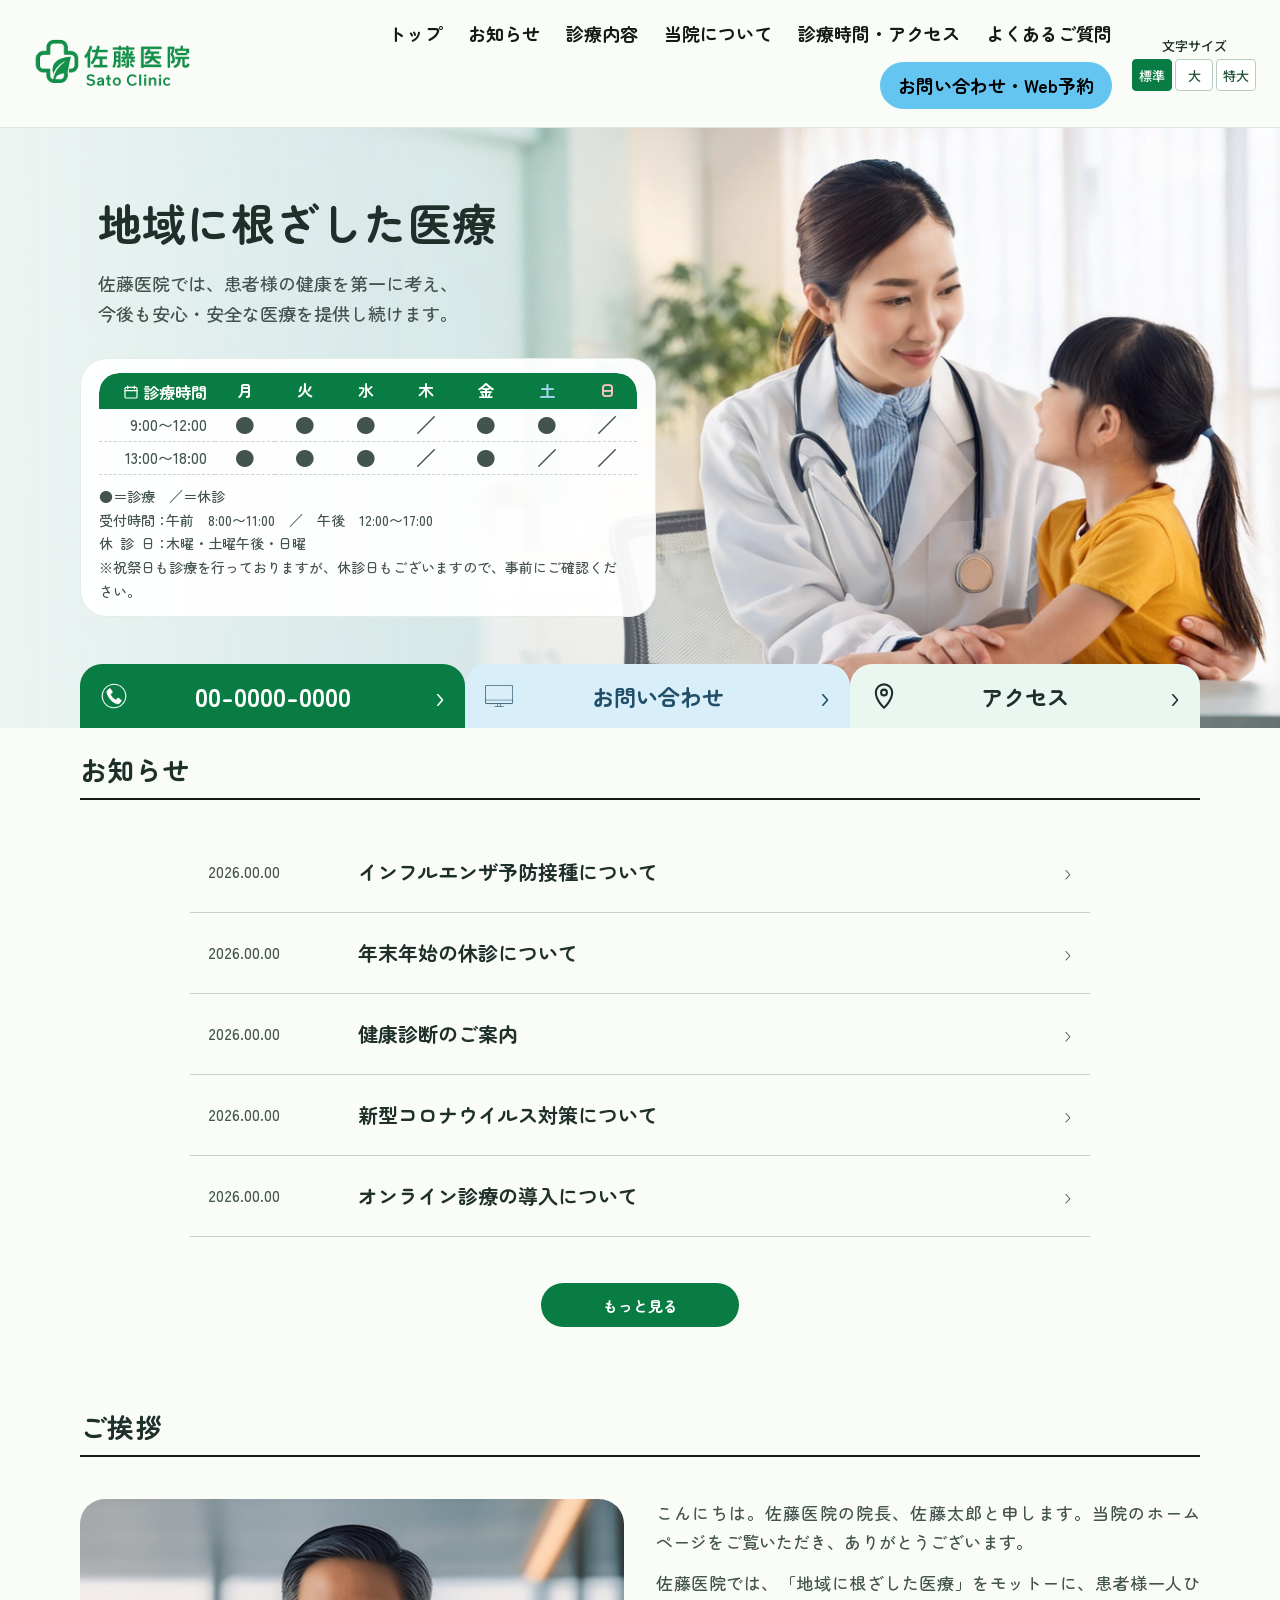
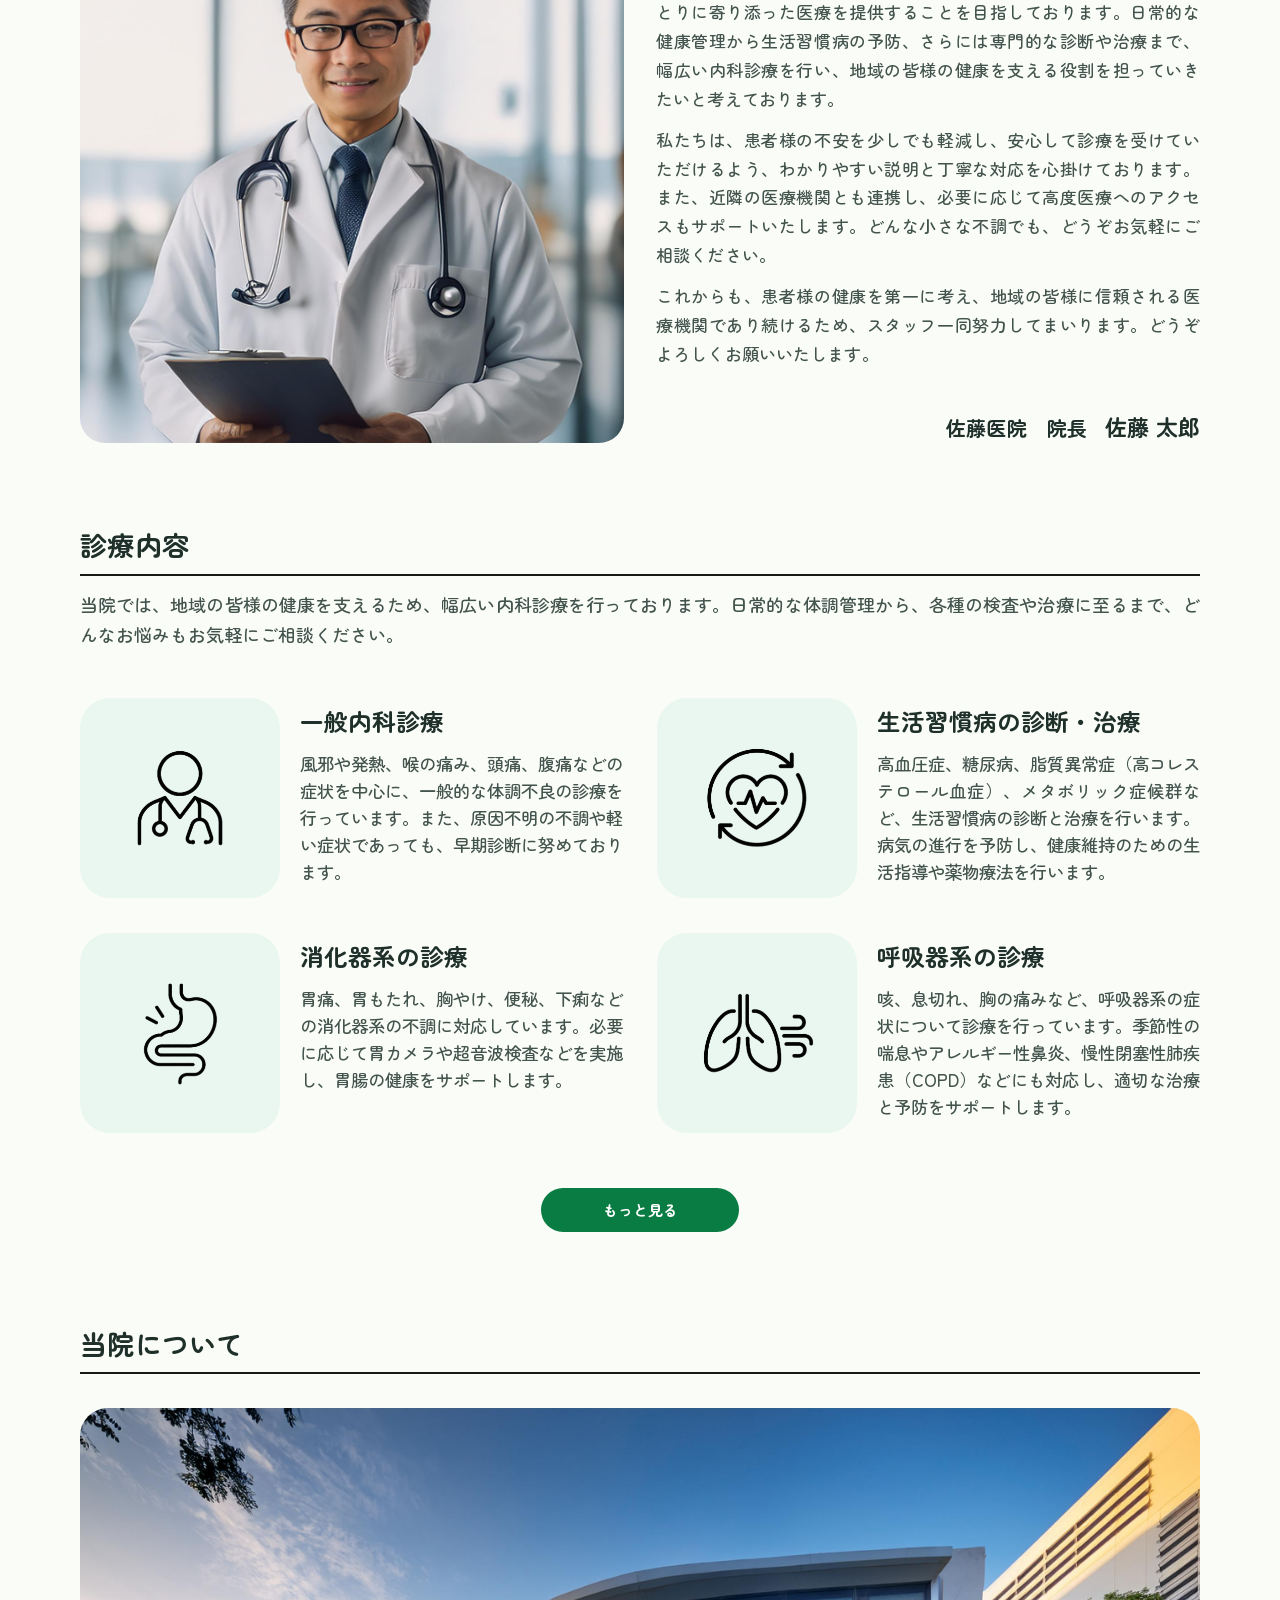
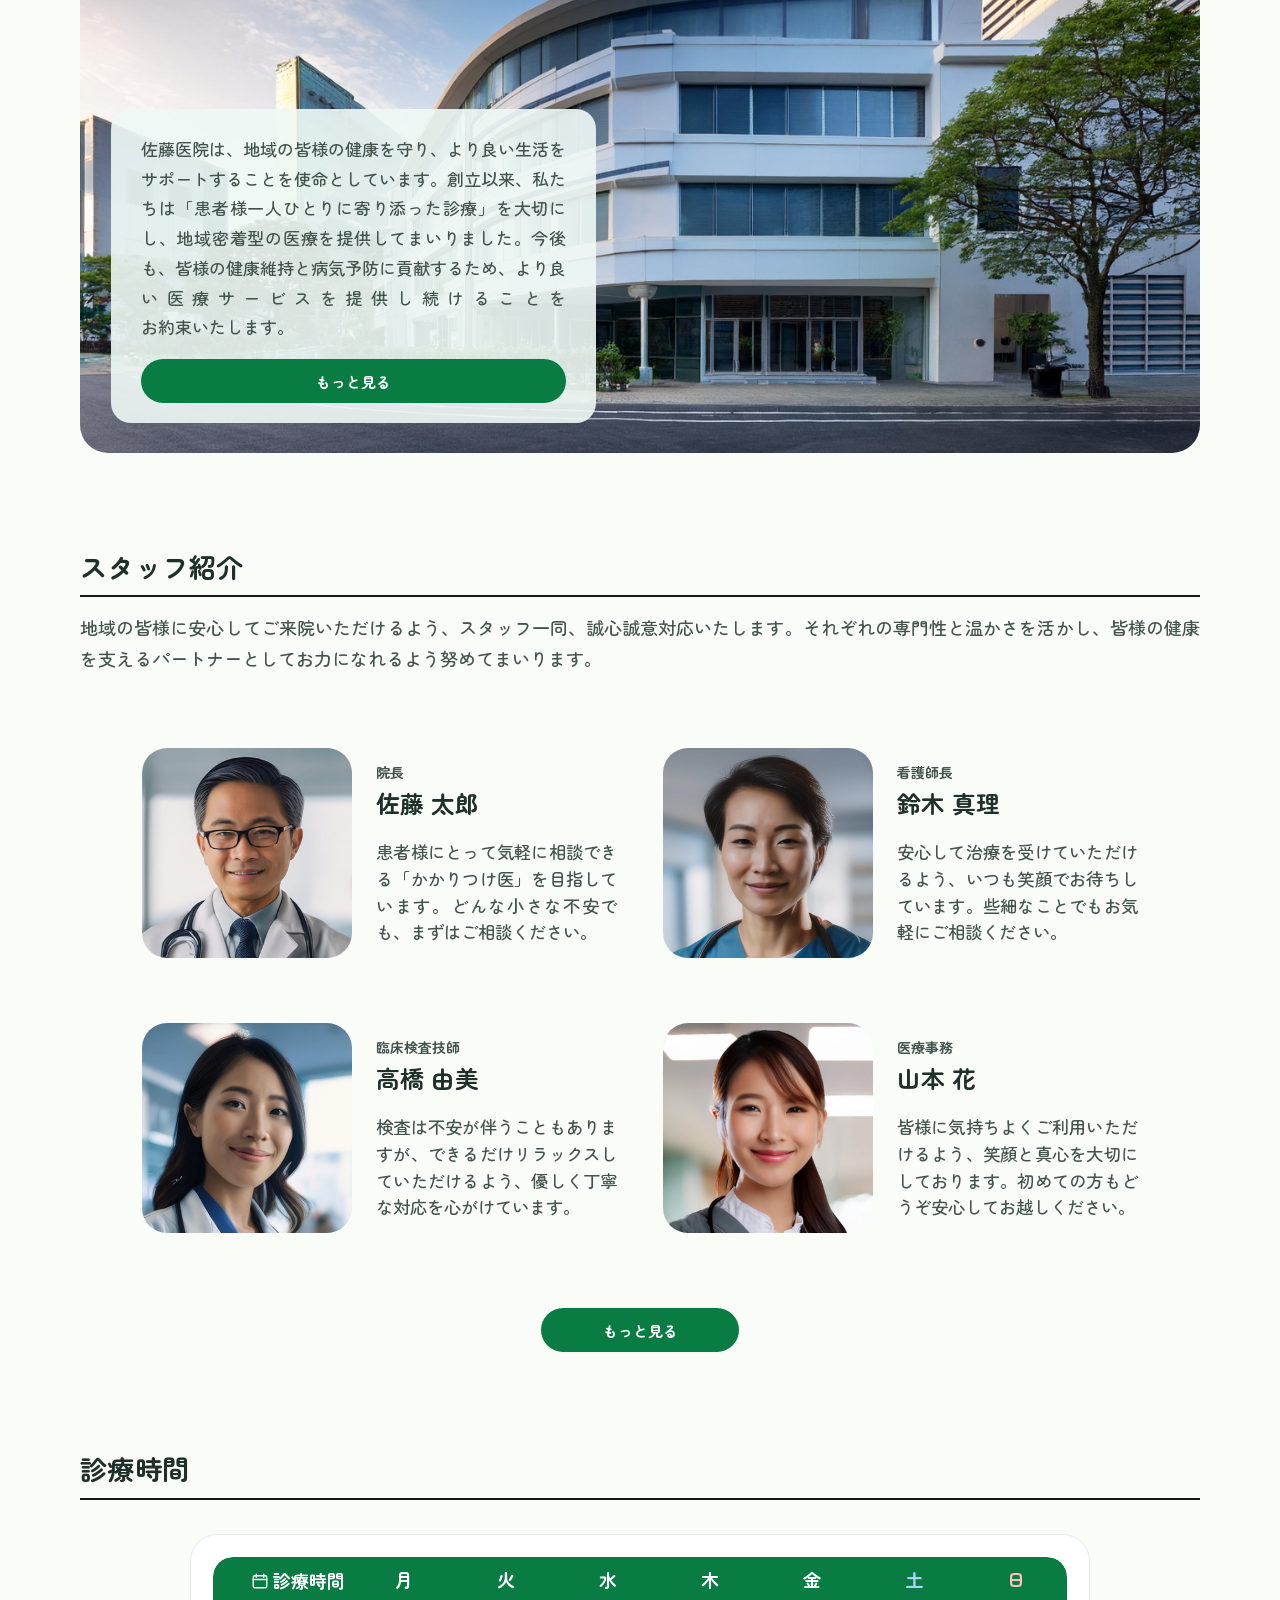
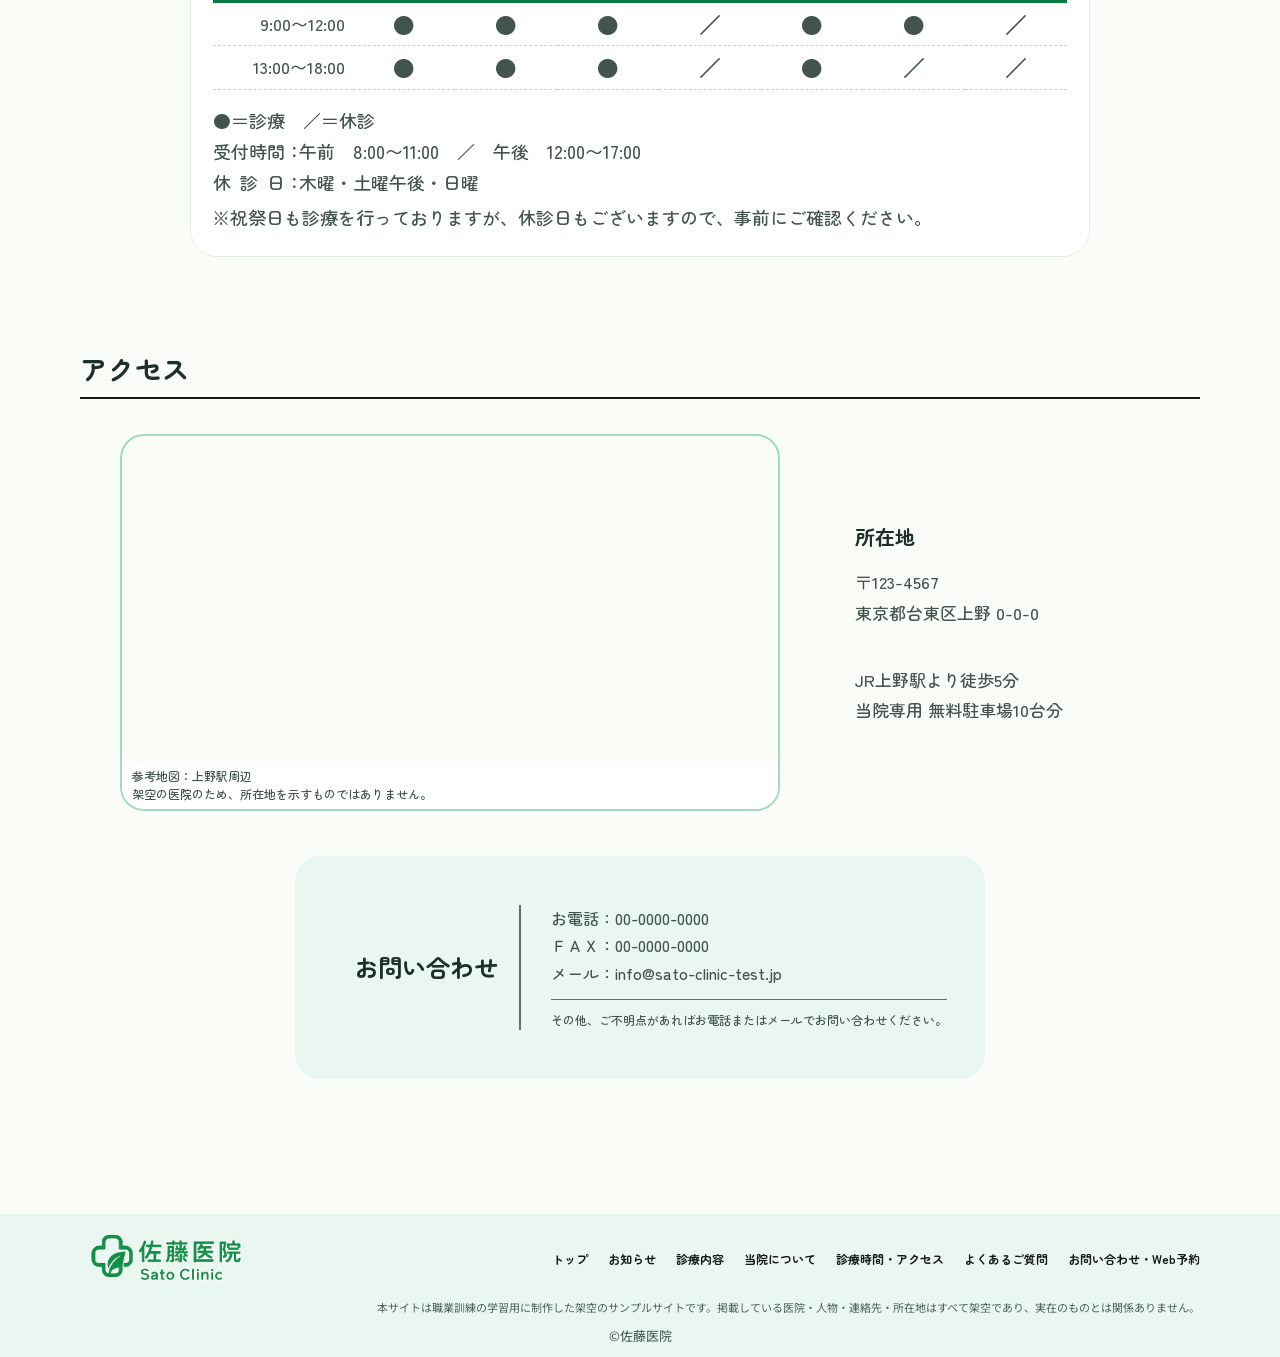
==== commit 518523a4: "文字サイズ変更機能追加、" ====
--- a/index.html
+++ b/index.html
@@ -10,7 +10,7 @@
   <link rel="preconnect" href="https://fonts.gstatic.com" crossorigin>
   <link href="https://fonts.googleapis.com/css2?family=Noto+Sans+JP:wght@400;500;600;700;800&family=Zen+Maru+Gothic:wght@400;500;700;900&display=swap" rel="stylesheet">
   <link rel="stylesheet" href="./css/style.css">
-</head>
+<script src="./js/site-features.js"></script></head>
 <body id="top">
   <header class="site-header">
     <div class="header-inner container">
@@ -26,6 +26,7 @@
       </nav>
       <details class="mobile-nav"><summary aria-label="メニューを開く"><span></span><span></span><span></span></summary>
         <nav class="mobile-menu" aria-label="モバイルナビゲーション">
+        <div class="text-size-controls text-size-controls--mobile" role="group" aria-label="文字サイズ" data-site-ui hidden><span class="text-size-label">文字サイズ</span><div class="text-size-options"><button type="button" data-text-size="standard" aria-pressed="true">標準</button><button type="button" data-text-size="large" aria-pressed="false">大</button><button type="button" data-text-size="extra-large" aria-pressed="false">特大</button></div></div>
         <a href="./index.html">トップ</a>
         <a href="./news.html">お知らせ</a>
         <a href="./services.html">診療内容</a>
@@ -35,6 +36,7 @@
         <a href="./contact.html">お問い合わせ・Web予約</a>
       </nav>
       </details>
+      <div class="text-size-controls text-size-controls--desktop" role="group" aria-label="文字サイズ" data-site-ui hidden><span class="text-size-label">文字サイズ</span><div class="text-size-options"><button type="button" data-text-size="standard" aria-pressed="true">標準</button><button type="button" data-text-size="large" aria-pressed="false">大</button><button type="button" data-text-size="extra-large" aria-pressed="false">特大</button></div></div>
     </div>
   </header>
 
@@ -51,11 +53,11 @@
         </div>
         <div class="hero-hours">
           <div class="schedule-mini"><table class="schedule-table" aria-label="診療時間早見表"><thead><tr><th><span class="schedule-label"><svg viewBox="0 0 24 24" aria-hidden="true"><rect x="3" y="5" width="18" height="16" rx="2"/><path d="M7 3v4M17 3v4M3 10h18"/></svg><span>診療時間</span></span></th><th>月</th><th>火</th><th>水</th><th>木</th><th>金</th><th>土</th><th class="sunday">日</th></tr></thead><tbody><tr><th scope="row">9:00〜12:00</th><td>●</td><td>●</td><td>●</td><td>／</td><td>●</td><td>●</td><td>／</td></tr><tr><th scope="row">13:00〜18:00</th><td>●</td><td>●</td><td>●</td><td>／</td><td>●</td><td>／</td><td>／</td></tr></tbody></table></div>
-          <div class="schedule-notes"><p>●＝診療　／＝休診</p><div class="hours-info-row"><span class="hours-info-label">受付時間</span><span>：</span><span class="hours-info-value"><span class="hours-period">午前　8:00〜11:00</span><span class="hours-period">　／　午後　12:00〜17:00</span></span></div><div class="hours-info-row"><span class="hours-info-label">休診日</span><span>：</span><span class="hours-info-value">木曜・土曜午後・日曜</span></div><p>※祝祭日も診療を行っておりますが、休診日もございますので、事前にご確認ください。</p></div>
+          <div class="schedule-notes"><p>●＝診療　／＝休診</p><div class="hours-info-row"><span class="hours-info-label">受付時間</span><span>：</span><span class="hours-info-value"><span class="hours-period">午前<span class="hours-time-gap">　</span>8:00〜11:00</span><span class="hours-period"><span class="hours-time-gap">　</span>／<span class="hours-time-gap">　</span>午後<span class="hours-time-gap">　</span>12:00〜17:00</span></span></div><div class="hours-info-row"><span class="hours-info-label">休診日</span><span>：</span><span class="hours-info-value">木曜・土曜午後・日曜</span></div><p>※祝祭日も診療を行っておりますが、休診日もございますので、事前にご確認ください。</p></div>
         </div>
       </div>
       <div class="hero-cta container">
-        <a class="cta cta-phone" href="tel:0000000000"><img class="cta-icon cta-icon-phone" src="./img/Logo/電話アイコン.png" alt="" width="33" height="33"><span>00-0000-0000</span><span aria-hidden="true" class="chevron">›</span></a>
+        <a class="cta cta-phone" href="tel:0000000000"><img class="cta-icon cta-icon-phone" src="./img/Logo/phone.png" alt="" width="33" height="33"><span>00-0000-0000</span><span aria-hidden="true" class="chevron">›</span></a>
         <a class="cta cta-book" href="./contact.html" aria-label="お問い合わせ・Web予約のご案内へ" title="お問い合わせ・Web予約のご案内ページを開きます。予約・送信機能は未実装です。"><img class="cta-icon" src="./img/Logo/icon1.png" alt="" width="33" height="33"><span>お問い合わせ</span><span aria-hidden="true" class="chevron">›</span></a>
         <a class="cta cta-access" href="#access"><svg viewBox="0 0 24 24" aria-hidden="true"><path d="M12 22s7-6.3 7-13a7 7 0 0 0-14 0c0 6.7 7 13 7 13Z"/><circle cx="12" cy="9" r="2.5"/></svg><span>アクセス</span><span aria-hidden="true" class="chevron">›</span></a>
       </div>
@@ -63,7 +65,7 @@
 
     <div class="mobile-opening-hours container" aria-label="診療時間早見表">
       <div class="schedule-mini"><table class="schedule-table" aria-label="診療時間早見表"><thead><tr><th><span class="schedule-label"><svg viewBox="0 0 24 24" aria-hidden="true"><rect x="3" y="5" width="18" height="16" rx="2"/><path d="M7 3v4M17 3v4M3 10h18"/></svg><span>診療時間</span></span></th><th>月</th><th>火</th><th>水</th><th>木</th><th>金</th><th>土</th><th class="sunday">日</th></tr></thead><tbody><tr><th scope="row">9:00〜12:00</th><td>●</td><td>●</td><td>●</td><td>／</td><td>●</td><td>●</td><td>／</td></tr><tr><th scope="row">13:00〜18:00</th><td>●</td><td>●</td><td>●</td><td>／</td><td>●</td><td>／</td><td>／</td></tr></tbody></table></div>
-      <div class="schedule-notes"><p>●＝診療　／＝休診</p><div class="hours-info-row"><span class="hours-info-label">受付時間</span><span>：</span><span class="hours-info-value"><span class="hours-period">午前　8:00〜11:00</span><span class="hours-period">　／　午後　12:00〜17:00</span></span></div><div class="hours-info-row"><span class="hours-info-label">休診日</span><span>：</span><span class="hours-info-value">木曜・土曜午後・日曜</span></div><p>※祝祭日も診療を行っておりますが、休診日もございますので、事前にご確認ください。</p></div>
+      <div class="schedule-notes"><p>●＝診療　／＝休診</p><div class="hours-info-row"><span class="hours-info-label">受付時間</span><span>：</span><span class="hours-info-value"><span class="hours-period">午前<span class="hours-time-gap">　</span>8:00〜11:00</span><span class="hours-period"><span class="hours-time-gap">　</span>／<span class="hours-time-gap">　</span>午後<span class="hours-time-gap">　</span>12:00〜17:00</span></span></div><div class="hours-info-row"><span class="hours-info-label">休診日</span><span>：</span><span class="hours-info-value">木曜・土曜午後・日曜</span></div><p>※祝祭日も診療を行っておりますが、休診日もございますので、事前にご確認ください。</p></div>
     </div>
 
     <section class="news section container" id="news">
@@ -97,10 +99,10 @@
       <h2 class="section-title rule-title">診療内容</h2>
       <p class="section-intro">当院では、地域の皆様の健康を支えるため、幅広い内科診療を行っております。日常的な体調管理から、各種の検査や治療に至るまで、どんなお悩みもお気軽にご相談ください。</p>
       <div class="service-grid">
-        <a class="service-card" href="./services.html#general"><div class="service-icon"><img src="./img/Logo/一般.png" alt=""></div><div class="service-copy"><h3>一般内科診療</h3><p>風邪や発熱、喉の痛み、頭痛、腹痛などの症状を中心に、一般的な体調不良の診療を行っています。また、原因不明の不調や軽い症状であっても、早期診断に努めております。</p></div><span class="mobile-card-arrow" aria-hidden="true"></span></a>
-        <a class="service-card" href="./services.html#lifestyle"><div class="service-icon"><img src="./img/Logo/生活習慣.png" alt=""></div><div class="service-copy"><h3>生活習慣病の診断・治療</h3><p>高血圧症、糖尿病、脂質異常症（高コレステロール血症）、メタボリック症候群など、生活習慣病の診断と治療を行います。病気の進行を予防し、健康維持のための生活指導や薬物療法を行います。</p></div><span class="mobile-card-arrow" aria-hidden="true"></span></a>
-        <a class="service-card" href="./services.html#digestive"><div class="service-icon"><img src="./img/Logo/胃腸.png" alt=""></div><div class="service-copy"><h3>消化器系の診療</h3><p>胃痛、胃もたれ、胸やけ、便秘、下痢などの消化器系の不調に対応しています。必要に応じて胃カメラや超音波検査などを実施し、胃腸の健康をサポートします。</p></div><span class="mobile-card-arrow" aria-hidden="true"></span></a>
-        <a class="service-card" href="./services.html#respiratory"><div class="service-icon"><img src="./img/Logo/呼吸器.png" alt=""></div><div class="service-copy"><h3>呼吸器系の診療</h3><p>咳、息切れ、胸の痛みなど、呼吸器系の症状について診療を行っています。季節性の喘息やアレルギー性鼻炎、慢性閉塞性肺疾患（COPD）などにも対応し、適切な治療と予防をサポートします。</p></div><span class="mobile-card-arrow" aria-hidden="true"></span></a>
+        <a class="service-card" href="./services.html#general"><div class="service-icon"><img src="./img/Logo/general_medicine.png" alt=""></div><div class="service-copy"><h3>一般内科診療</h3><p>風邪や発熱、喉の痛み、頭痛、腹痛などの症状を中心に、一般的な体調不良の診療を行っています。また、原因不明の不調や軽い症状であっても、早期診断に努めております。</p></div><span class="mobile-card-arrow" aria-hidden="true"></span></a>
+        <a class="service-card" href="./services.html#lifestyle"><div class="service-icon"><img src="./img/Logo/lifestyle_diseases.png" alt=""></div><div class="service-copy"><h3>生活習慣病の診断・治療</h3><p>高血圧症、糖尿病、脂質異常症（高コレステロール血症）、メタボリック症候群など、生活習慣病の診断と治療を行います。病気の進行を予防し、健康維持のための生活指導や薬物療法を行います。</p></div><span class="mobile-card-arrow" aria-hidden="true"></span></a>
+        <a class="service-card" href="./services.html#digestive"><div class="service-icon"><img src="./img/Logo/gastroenterology.png" alt=""></div><div class="service-copy"><h3>消化器系の診療</h3><p>胃痛、胃もたれ、胸やけ、便秘、下痢などの消化器系の不調に対応しています。必要に応じて胃カメラや超音波検査などを実施し、胃腸の健康をサポートします。</p></div><span class="mobile-card-arrow" aria-hidden="true"></span></a>
+        <a class="service-card" href="./services.html#respiratory"><div class="service-icon"><img src="./img/Logo/respiratory_care.png" alt=""></div><div class="service-copy"><h3>呼吸器系の診療</h3><p>咳、息切れ、胸の痛みなど、呼吸器系の症状について診療を行っています。季節性の喘息やアレルギー性鼻炎、慢性閉塞性肺疾患（COPD）などにも対応し、適切な治療と予防をサポートします。</p></div><span class="mobile-card-arrow" aria-hidden="true"></span></a>
       </div>
       <div class="section-action"><a class="pill-link" href="./services.html">もっと見る</a></div>
     </section>
@@ -131,7 +133,7 @@
     <section class="hours section container" id="hours">
       <h2 class="section-title rule-title">診療時間</h2>
       <div class="hours-layout"><div class="hours-table-wrap"><table class="hours-table schedule-table"><thead><tr><th><span class="schedule-label"><svg viewBox="0 0 24 24" aria-hidden="true"><rect x="3" y="5" width="18" height="16" rx="2"/><path d="M7 3v4M17 3v4M3 10h18"/></svg><span>診療時間</span></span></th><th>月</th><th>火</th><th>水</th><th>木</th><th>金</th><th>土</th><th class="sunday">日</th></tr></thead><tbody><tr><th scope="row">9:00〜12:00</th><td>●</td><td>●</td><td>●</td><td>／</td><td>●</td><td>●</td><td>／</td></tr><tr><th scope="row">13:00〜18:00</th><td>●</td><td>●</td><td>●</td><td>／</td><td>●</td><td>／</td><td>／</td></tr></tbody></table>
-        <div class="schedule-notes"><p>●＝診療　／＝休診</p><div class="hours-info-row"><span class="hours-info-label">受付時間</span><span>：</span><span class="hours-info-value"><span class="hours-period">午前　8:00〜11:00</span><span class="hours-period">　／　午後　12:00〜17:00</span></span></div><div class="hours-info-row"><span class="hours-info-label">休診日</span><span>：</span><span class="hours-info-value">木曜・土曜午後・日曜</span></div><p>※祝祭日も診療を行っておりますが、休診日もございますので、事前にご確認ください。</p></div></div></div>
+        <div class="schedule-notes"><p>●＝診療　／＝休診</p><div class="hours-info-row"><span class="hours-info-label">受付時間</span><span>：</span><span class="hours-info-value"><span class="hours-period">午前<span class="hours-time-gap">　</span>8:00〜11:00</span><span class="hours-period"><span class="hours-time-gap">　</span>／<span class="hours-time-gap">　</span>午後<span class="hours-time-gap">　</span>12:00〜17:00</span></span></div><div class="hours-info-row"><span class="hours-info-label">休診日</span><span>：</span><span class="hours-info-value">木曜・土曜午後・日曜</span></div><p>※祝祭日も診療を行っておりますが、休診日もございますので、事前にご確認ください。</p></div></div></div>
     </section>
 
     <section class="access section container" id="access">
@@ -154,6 +156,11 @@
         <a href="./hours-access.html">診療時間・アクセス</a>
         <a href="./faq.html">よくあるご質問</a>
         <a href="./contact.html">お問い合わせ・Web予約</a>
-      </nav></div><p class="footer-notice container">本サイトは職業訓練の学習用に制作した架空のサンプルサイトです。掲載している医院・人物・連絡先・所在地はすべて架空であり、実在のものとは関係ありません。</p></footer>
+      </nav></div><p class="footer-notice container">本サイトは職業訓練の学習用に制作した架空のサンプルサイトです。掲載している医院・人物・連絡先・所在地はすべて架空であり、実在のものとは関係ありません。</p><p class="footer-copyright container">©︎佐藤医院</p></footer>
+  <div class="page-scroll-controls" role="group" aria-label="ページ内の移動" data-site-ui hidden>
+    <button type="button" data-scroll-direction="top" aria-label="ページの先頭へ移動"><svg viewBox="0 0 24 24" aria-hidden="true"><path d="m6 12 6-6 6 6M12 6v14"/></svg></button>
+    <button type="button" data-scroll-direction="bottom" aria-label="ページの末尾へ移動"><svg viewBox="0 0 24 24" aria-hidden="true"><path d="m6 12 6 6 6-6M12 18V4"/></svg></button>
+  </div>
+  <p class="visually-hidden" id="text-size-status" role="status" aria-live="polite"></p>
 </body>
 </html>
--- a/css/style.css
+++ b/css/style.css
@@ -862,17 +862,17 @@
 #top .hero-hours .schedule-table thead th{padding-block:7px}
 #top .hero-hours .schedule-table tbody th{padding-block:6px}
 #top .hero-hours .schedule-table tbody td{padding-block:4px}
-#top .hero-cta .cta{grid-template-columns:28px minmax(0,1fr) 28px;gap:14px}
-#top .hero-cta .cta>span:nth-child(2){font-size:22px;white-space:nowrap}
-#top .hero-cta .cta svg,#top .hero-cta .cta .cta-icon{width:28px;height:28px}
-#top .hero-cta .cta-phone{background:#087c42}
-#top .hero-cta .cta-book{background:#d8eef8;color:#214e68}
-#top .hero-cta .cta-book .cta-icon{filter:brightness(0) saturate(100%) invert(25%) sepia(25%) saturate(1100%) hue-rotate(157deg) brightness(92%) contrast(90%)}
+:is(#top .hero-cta,.mobile-contact-bar) .cta{grid-template-columns:28px minmax(0,1fr) 28px;gap:14px}
+:is(#top .hero-cta,.mobile-contact-bar) .cta>span:nth-child(2){font-size:22px;white-space:nowrap}
+:is(#top .hero-cta,.mobile-contact-bar) .cta svg,:is(#top .hero-cta,.mobile-contact-bar) .cta .cta-icon{width:28px;height:28px}
+:is(#top .hero-cta,.mobile-contact-bar) .cta-phone{background:#087c42}
+:is(#top .hero-cta,.mobile-contact-bar) .cta-book{background:#d8eef8;color:#214e68}
+:is(#top .hero-cta,.mobile-contact-bar) .cta-book .cta-icon{filter:brightness(0) saturate(100%) invert(25%) sepia(25%) saturate(1100%) hue-rotate(157deg) brightness(92%) contrast(90%)}
 @media(min-width:701px) and (max-width:1180px){
  #top .hero-message h1{font-size:40px}
  #top .hero-hours{width:504px}
- #top .hero-cta .cta{gap:10px;padding-inline:14px}
- #top .hero-cta .cta>span:nth-child(2){font-size:20px}
+ :is(#top .hero-cta,.mobile-contact-bar) .cta{gap:10px;padding-inline:14px}
+ :is(#top .hero-cta,.mobile-contact-bar) .cta>span:nth-child(2){font-size:20px}
 }
 @media(max-width:700px){
  #top .hero-message{background:rgba(239,249,245,.95)}
@@ -881,23 +881,23 @@
  #top .mobile-opening-hours .schedule-table thead th{padding-block:6px}
  #top .mobile-opening-hours .schedule-table tbody th{padding-block:4px}
  #top .mobile-opening-hours .schedule-table tbody td{padding-block:2px}
- #top .hero-cta .cta{grid-template-columns:18px minmax(0,1fr) 8px;gap:4px;padding-inline:6px}
- #top .hero-cta .cta>span:nth-child(2){font-size:clamp(11px,3.3vw,14px)}
- #top .hero-cta .cta svg,#top .hero-cta .cta .cta-icon{width:18px;height:18px}
+ :is(#top .hero-cta,.mobile-contact-bar) .cta{grid-template-columns:18px minmax(0,1fr) 8px;gap:4px;padding-inline:6px}
+ :is(#top .hero-cta,.mobile-contact-bar) .cta>span:nth-child(2){font-size:clamp(11px,3.3vw,14px)}
+ :is(#top .hero-cta,.mobile-contact-bar) .cta svg,:is(#top .hero-cta,.mobile-contact-bar) .cta .cta-icon{width:18px;height:18px}
 }
 #top .hero-hours .schedule-notes>p:last-child{text-wrap:pretty}
 /* Mobile contact bar: a wider phone column and two compact links. */
 @media(max-width:700px){
  body#top{padding-bottom:calc(44px + env(safe-area-inset-bottom,0px))}
  html:has(body#top){scroll-padding-bottom:calc(44px + env(safe-area-inset-bottom,0px))}
- #top .hero-cta{grid-template-columns:minmax(0,1.8fr) minmax(0,1.15fr) minmax(0,1fr);grid-template-rows:44px}
- #top .hero-cta .cta{grid-column:auto;grid-row:auto;grid-template-columns:16px minmax(0,1fr) 6px;gap:2px;padding-inline:3px}
- #top .hero-cta .cta>span:nth-child(2){font-size:clamp(10px,2.8vw,12px)}
- #top .hero-cta .cta-phone>span:nth-child(2){font-size:clamp(11px,3.2vw,14px)}
- #top .hero-cta .cta svg,#top .hero-cta .cta .cta-icon{width:16px;height:16px}
- #top .hero-cta .cta .chevron{font-size:16px}
- #top .hero-cta .cta-book{border-radius:0}
- #top .hero-cta .cta-access{border-radius:0 18px 0 0}
+ :is(#top .hero-cta,.mobile-contact-bar){grid-template-columns:minmax(0,1.8fr) minmax(0,1.15fr) minmax(0,1fr);grid-template-rows:44px}
+ :is(#top .hero-cta,.mobile-contact-bar) .cta{grid-column:auto;grid-row:auto;grid-template-columns:16px minmax(0,1fr) 6px;gap:2px;padding-inline:3px}
+ :is(#top .hero-cta,.mobile-contact-bar) .cta>span:nth-child(2){font-size:clamp(10px,2.8vw,12px)}
+ :is(#top .hero-cta,.mobile-contact-bar) .cta-phone>span:nth-child(2){font-size:clamp(11px,3.2vw,14px)}
+ :is(#top .hero-cta,.mobile-contact-bar) .cta svg,:is(#top .hero-cta,.mobile-contact-bar) .cta .cta-icon{width:16px;height:16px}
+ :is(#top .hero-cta,.mobile-contact-bar) .cta .chevron{font-size:16px}
+ :is(#top .hero-cta,.mobile-contact-bar) .cta-book{border-radius:0}
+ :is(#top .hero-cta,.mobile-contact-bar) .cta-access{border-radius:0 18px 0 0}
  :is(#top .mobile-opening-hours,#top #hours,.page-main--hours-access #hours) .schedule-notes{font-size:clamp(10.5px,3.3vw,14px);line-height:1.8}
  :is(#top .mobile-opening-hours,#top #hours,.page-main--hours-access #hours) .hours-info-value{white-space:nowrap}
 }
@@ -918,3 +918,187 @@
 /* Opening-hours weekday labels: consistent type with weekend accent colors. */
 .schedule-table thead th:not(:first-child){font-size:inherit;font-weight:700}
 .schedule-table thead th:nth-child(7){color:#A9D5F5}
+/* Supplied copy added to the hours/access page using the existing content width. */
+.hours-subjects{margin-top:32px}
+.hours-subjects ul{padding-left:1.4em;margin:0;line-height:1.8}
+.hours-subjects li+li{margin-top:6px}
+.page-main--hours-access .access-guidance{margin:24px 0 0}
+/* Improve small mobile body copy and supporting information. */
+@media(max-width:700px){
+ .footer-notice{font-size:13px;line-height:1.7;max-width:none}
+ .access-copy,.contact-box{font-size:14px;line-height:1.7}
+ .contact-box .contact-note{font-size:13px;line-height:1.7;white-space:normal}
+ .reference-map-note{font-size:13px;line-height:1.6}
+ .news-list time,.news-list .news-date,.staff-role{font-size:13px}
+ .news-list a{grid-template-columns:88px minmax(0,1fr) 13px}
+ .pill-link{font-size:13px}
+ .contact-privacy{font-size:14px;line-height:1.7}
+ .contact-required,.contact-optional{font-size:13px}
+ .reservation-required,.reservation-progress li{font-size:13px}
+ .reservation-page{font-size:16px}
+ :is(#top .mobile-opening-hours,#top #hours,.page-main--hours-access #hours) .schedule-notes{font-size:14px;line-height:1.8}
+ .hours-time-gap{font-size:0}
+ .hours-notes,.reception{font-size:14px;line-height:1.7}
+ .schedule-table tbody th{font-size:13px}
+ .schedule-table th:first-child{width:100px}
+ .hours-subjects{margin-top:26px}
+}
+@media(max-width:700px){
+ .page-main .staff-detail p{font-size:14px;line-height:1.7}
+}
+@media(max-width:360px){
+ .schedule-notes .hours-info-value{letter-spacing:-.03em}
+}
+.page-main--hours-access .hours-subjects-note{margin:16px 0 0}
+/* BEGIN inner-page typography trial: remove this block to restore the previous treatment. */
+:is(.subpage-main,.reservation-page){color:#43534d;font-weight:400}
+.subpage-main{font-family:var(--font-rounded)}
+:is(.subpage-main,.reservation-page) :is(h1,h2,h3){color:#1f302b;font-weight:700}
+.page-main .faq-item summary{color:#1f302b;font-weight:700}
+.page-main--about .page-content .page-intro,.page-main--services .page-content .page-intro{font-weight:700;color:#1f302b}
+.subpage-main .schedule-table thead{background:#087c42}
+.subpage-main .pill-link{background:#087c42}
+.page-content,.page-main .faq-item .faq-answer,.news-article p{font-size:18px}
+.contact-web-card>p,.contact-form-section>p{font-size:18px;line-height:1.65}
+@media(min-width:701px) and (max-width:1180px){
+ :is(.news-hero,.page-hero) h1{font-size:40px}
+ .page-content,.page-main .faq-item .faq-answer,.news-article p{font-size:16px}
+ .contact-web-card>p,.contact-form-section>p{font-size:16px}
+}
+@media(max-width:700px){
+ .page-content,.page-main .faq-item .faq-answer,.news-article p{font-size:14px}
+ .contact-web-card>p,.contact-form-section>p{font-size:14px}
+}
+/* END inner-page typography trial */
+/* Give the TOP phone number slightly more emphasis within the existing button. */
+:is(#top .hero-cta,.mobile-contact-bar) .cta-phone>span:nth-child(2){font-size:26px}
+@media(min-width:701px) and (max-width:1180px){
+ :is(#top .hero-cta,.mobile-contact-bar) .cta-phone>span:nth-child(2){font-size:clamp(20px,2.8vw,24px)}
+}
+@media(max-width:700px){
+ :is(#top .hero-cta,.mobile-contact-bar) .cta-phone>span:nth-child(2){font-size:clamp(13px,3.8vw,16px)}
+}
+/* BEGIN TOP typography trial: match the established first-view treatment. */
+#top main{font-family:var(--font-rounded);color:#43534d}
+#top main :is(h1,h2,h3){color:#1f302b;font-weight:700}
+#top :is(.greeting-copy,.section-intro,.service-copy p,.staff-copy p,.about-description,.access-copy){font-weight:400;color:#43534d}
+#top .greeting-copy .greeting-sign{font-weight:700;color:#1f302b}
+#top .news-list a>span:nth-child(2){font-weight:700;color:#1f302b}
+:is(#top .hero-cta,.mobile-contact-bar) .cta-access{color:#1f302b}
+#top .schedule-table thead,#top .pill-link{background:#087c42}
+#top :is(.service-card:hover .service-copy h3,.staff-card:hover h3),#top .news-list a:hover>span:nth-child(2){color:#087c42}
+/* Explicit text styles elsewhere follow the same body and heading treatment. */
+.subpage-main :is(.access-copy,.hours-notes,.reception){font-weight:400;color:#43534d}
+.subpage-main .contact-phone-number{font-weight:700}
+main .reference-map-note{color:#43534d}
+/* END TOP typography trial */
+/* Medium-weight body copy for improved legibility; heading sizes/weights are retained. */
+#top main,:is(.subpage-main,.reservation-page){font-weight:500}
+#top :is(.greeting-copy,.section-intro,.service-copy p,.staff-copy p,.about-description,.access-copy){font-weight:500}
+.subpage-main :is(.access-copy,.hours-notes,.reception){font-weight:500}
+#top .hero-message p{font-weight:500}
+.schedule-table tbody th{font-weight:500}
+/* Reuse the TOP contact bar on inner pages only at mobile widths. */
+.mobile-contact-bar{display:none}
+@media(max-width:700px){
+ .mobile-contact-bar{display:grid}
+ body.has-mobile-contact-bar{padding-bottom:calc(44px + env(safe-area-inset-bottom,0px))}
+ html:has(body.has-mobile-contact-bar){scroll-padding-bottom:calc(44px + env(safe-area-inset-bottom,0px))}
+}
+/* Shared accessibility controls: ordinary styling stays unchanged at 100%. */
+[data-site-ui][hidden],#faq-results [hidden],.faq-search [hidden]{display:none!important}
+.visually-hidden{position:absolute!important;width:1px;height:1px;padding:0;margin:-1px;overflow:hidden;clip-path:inset(50%);white-space:nowrap;border:0}
+html[data-reader-pending] body{visibility:hidden}
+.text-size-controls{flex:none;display:flex;flex-direction:column;align-items:center;gap:4px;color:#1f302b;font:500 13px/1.5 "Noto Sans JP",sans-serif}
+.text-size-options{display:flex;gap:3px}
+.text-size-options button{min-width:38px;min-height:32px;border:1px solid #b7cebf;border-radius:4px;background:#fff;color:#24563c;padding:4px 6px;font:inherit;cursor:pointer}
+.text-size-options button[aria-pressed="true"]{background:#087c42;border-color:#087c42;color:#fff}
+.text-size-options button:focus-visible,.page-scroll-controls button:focus-visible,.faq-search :focus-visible{outline:3px solid #177abc;outline-offset:3px}
+.text-size-controls--mobile{display:none}
+.header-inner{column-gap:20px}
+.faq-search{margin:28px 0 32px}
+.faq-search-field{display:flex;align-items:center;gap:12px;padding:10px 14px;background:#fff;border:1px solid #c8d0cb;border-radius:8px}
+.faq-search-field:focus-within{border-color:#087c42;box-shadow:0 0 0 2px #087c4220}
+.faq-search-field svg{width:22px;height:22px;flex:none;color:#087c42}
+.faq-search input{width:100%;min-width:0;border:0;background:transparent;color:#43534d;font:inherit;font-size:16px;line-height:1.6;min-height:30px;padding:0;outline:none}
+.faq-search input::-webkit-search-cancel-button{display:none}
+.faq-search-clear{flex:none;display:grid;place-items:center;width:36px;height:36px;border:0;border-radius:50%;background:#edf5f0;color:#087c42;font:400 25px/1 sans-serif;cursor:pointer}
+.faq-search .faq-search-status{font-size:14px;line-height:1.6;margin:10px 0 0;color:#43534d}
+.page-scroll-controls{display:none;position:fixed;right:max(12px,env(safe-area-inset-right,0px));bottom:var(--scroll-buttons-bottom,calc(60px + env(safe-area-inset-bottom,0px)));z-index:80;gap:8px}
+.page-scroll-controls button{display:grid;place-items:center;width:44px;height:44px;border-radius:50%;border:1px solid #b7d4c2;background:#fff;color:#087c42;box-shadow:0 2px 8px #173e2920;padding:0;cursor:pointer;transition:background .15s,transform .15s}
+.page-scroll-controls svg{width:20px;height:20px}
+.page-scroll-controls button:active:not(:disabled){background:#eaf7f1;transform:scale(.94)}
+.page-scroll-controls button:disabled{color:#9eafa5;border-color:#dbe5df;box-shadow:none;cursor:default}
+html:not([data-reader-size="standard"])[data-reader-size] [data-reader-base]{font-size:calc(var(--reader-base-size) * var(--reader-scale))!important}
+html:not([data-reader-size="standard"])[data-reader-size] svg[data-reader-icon]{width:var(--reader-icon-width)!important;height:var(--reader-icon-height)!important}
+html:not([data-reader-size="standard"])[data-reader-size] .hours-info-row{grid-template-columns:calc(4em * var(--reader-scale)) calc(.8em * var(--reader-scale)) minmax(0,1fr)}
+html:not([data-reader-size="standard"])[data-reader-size] .hours-info-value{white-space:normal!important;letter-spacing:normal}
+html:not([data-reader-size="standard"])[data-reader-size] .greeting .greeting-photo{height:var(--reader-greeting-height,auto);align-self:start}
+html:not([data-reader-size="standard"])[data-reader-size] .contact-form-row label{flex-wrap:wrap}
+@media(max-width:767px){.page-scroll-controls:not([hidden]){display:grid}}
+@media(max-width:700px){
+ .text-size-controls--desktop{display:none}
+ .text-size-controls--mobile{display:flex;align-items:flex-start;padding:0 0 12px;margin-bottom:4px;border-bottom:1px solid #dce8e0}
+ .text-size-options button{min-height:36px;min-width:50px}
+ .mobile-menu{max-height:calc(100dvh - 90px);overflow-y:auto}
+ .faq-search{margin:24px 0}
+ html:not([data-reader-size="standard"])[data-reader-size] .schedule-table th:first-child{width:116px!important;padding-left:2px;padding-right:4px}
+ html:not([data-reader-size="standard"])[data-reader-size] .schedule-table tbody td{padding-inline:0}
+ html:not([data-reader-size="standard"])[data-reader-size] :is(.hero-cta,.mobile-contact-bar){grid-template-columns:minmax(0,1.9fr) minmax(0,1.4fr) minmax(0,1.1fr)}
+ html:not([data-reader-size="standard"])[data-reader-size] :is(.hero-cta,.mobile-contact-bar) .cta{grid-template-columns:16px minmax(0,1fr);gap:3px}
+ html:not([data-reader-size="standard"])[data-reader-size] :is(.hero-cta,.mobile-contact-bar) .chevron{display:none}
+ html:not([data-reader-size="standard"])[data-reader-size] .staff-copy h3{white-space:normal;display:block}
+}
+@media(prefers-reduced-motion:reduce){.page-scroll-controls button{transition:none}}
+body:has(.mobile-nav[open]) .page-scroll-controls{visibility:hidden;pointer-events:none}
+/* Give enlarged fixed-bar labels real layout room, including legacy ID rules. */
+@media(max-width:700px){
+ html:not([data-reader-size="standard"])[data-reader-size] :is(.hero-cta,.mobile-contact-bar){grid-template-columns:minmax(0,1.9fr) minmax(0,1.4fr) minmax(0,1.1fr)!important}
+ html:not([data-reader-size="standard"])[data-reader-size] :is(.hero-cta,.mobile-contact-bar) .cta{grid-template-columns:16px minmax(0,1fr)!important;gap:3px!important}
+ html:not([data-reader-size="standard"])[data-reader-size] .page-main--contact .page-hero h1{max-width:65%}
+}
+@media(min-width:701px) and (max-width:1180px){
+ html:not([data-reader-size="standard"])[data-reader-size] #top .hero-cta .cta{grid-template-columns:28px minmax(0,1fr);gap:8px;padding-inline:8px}
+ html:not([data-reader-size="standard"])[data-reader-size] #top .hero-cta .chevron{display:none}
+}
+.page-main #faq-results>.faq-group{margin:0 0 48px}
+@media(max-width:700px){.page-main #faq-results>.faq-group{margin-bottom:32px}}
+/* Reflow the TOP message/table only when larger text needs extra vertical room. */
+@media(min-width:701px){
+ html:not([data-reader-size="standard"])[data-reader-size] #top .hero{height:auto;min-height:600px}
+ html:not([data-reader-size="standard"])[data-reader-size] #top .hero-content{height:auto;min-height:600px;display:flex;flex-direction:column;align-items:flex-start;gap:20px;padding-top:40px;padding-bottom:96px}
+ html:not([data-reader-size="standard"])[data-reader-size] #top .hero-message{position:static;margin-left:18px}
+ html:not([data-reader-size="standard"])[data-reader-size] #top .hero-hours{position:static}
+ html:not([data-reader-size="standard"])[data-reader-size] #top .hero-photo{height:600px}
+}
+@media(min-width:701px) and (max-width:1180px){
+ html[data-reader-size="standard"] #top .hero-hours{top:224px}
+ html:not([data-reader-size="standard"])[data-reader-size] #top .hero{min-height:560px}
+ html:not([data-reader-size="standard"])[data-reader-size] #top .hero-content{min-height:560px}
+ html:not([data-reader-size="standard"])[data-reader-size] #top .hero-photo{height:560px}
+}
+@media(max-width:700px){
+ html:not([data-reader-size="standard"])[data-reader-size] #top .hero-content{height:auto;padding-top:338px}
+ html:not([data-reader-size="standard"])[data-reader-size] #top .hero-message{position:static;width:100%}
+}
+.page-scroll-controls{--scroll-safe-area:env(safe-area-inset-bottom,0px)}
+html:not([data-reader-size="standard"])[data-reader-size] .faq-item>summary::after{font-size:var(--reader-base-size)}
+@media(max-width:700px){.mobile-menu{max-height:calc(100dvh - 110px - env(safe-area-inset-bottom,0px))}}
+.footer-copyright{margin:10px auto 0;text-align:center;color:#43534d;font-size:13px;line-height:1.6}
+/* A roomier mobile contact bar, with readable labels and adequate touch height. */
+@media(max-width:700px){
+ :is(body#top,body.has-mobile-contact-bar){padding-bottom:calc(56px + env(safe-area-inset-bottom,0px))}
+ html:has(body#top),html:has(body.has-mobile-contact-bar){scroll-padding-bottom:calc(56px + env(safe-area-inset-bottom,0px))}
+ :is(#top .hero-cta,.mobile-contact-bar){grid-template-columns:minmax(0,1.85fr) minmax(0,1.35fr) minmax(0,1.05fr);grid-template-rows:56px}
+ :is(#top .hero-cta,.mobile-contact-bar) .cta{height:56px;min-height:56px;grid-template-columns:18px minmax(0,1fr);gap:3px}
+ :is(#top .hero-cta,.mobile-contact-bar) .cta>span:nth-child(2){font-size:clamp(12px,3.5vw,13.5px)}
+ :is(#top .hero-cta,.mobile-contact-bar) .cta-phone>span:nth-child(2){font-size:clamp(14px,4.1vw,17px)}
+ :is(#top .hero-cta,.mobile-contact-bar) .cta svg,:is(#top .hero-cta,.mobile-contact-bar) .cta .cta-icon{width:18px;height:18px}
+ :is(#top .hero-cta,.mobile-contact-bar) .chevron{display:none}
+ .mobile-menu{max-height:calc(100dvh - 122px - env(safe-area-inset-bottom,0px))}
+ html:not([data-reader-size="standard"])[data-reader-size] :is(.hero-cta,.mobile-contact-bar) .cta{grid-template-columns:minmax(0,1fr)!important;grid-template-rows:18px auto;justify-items:center;align-content:center;gap:3px!important}
+}
+/* Center the phone icon and number together instead of pinning the icon left. */
+@media(max-width:700px){
+ :is(#top .hero-cta,.mobile-contact-bar) .cta-phone{grid-template-columns:18px max-content;justify-content:center;column-gap:6px}
+}
